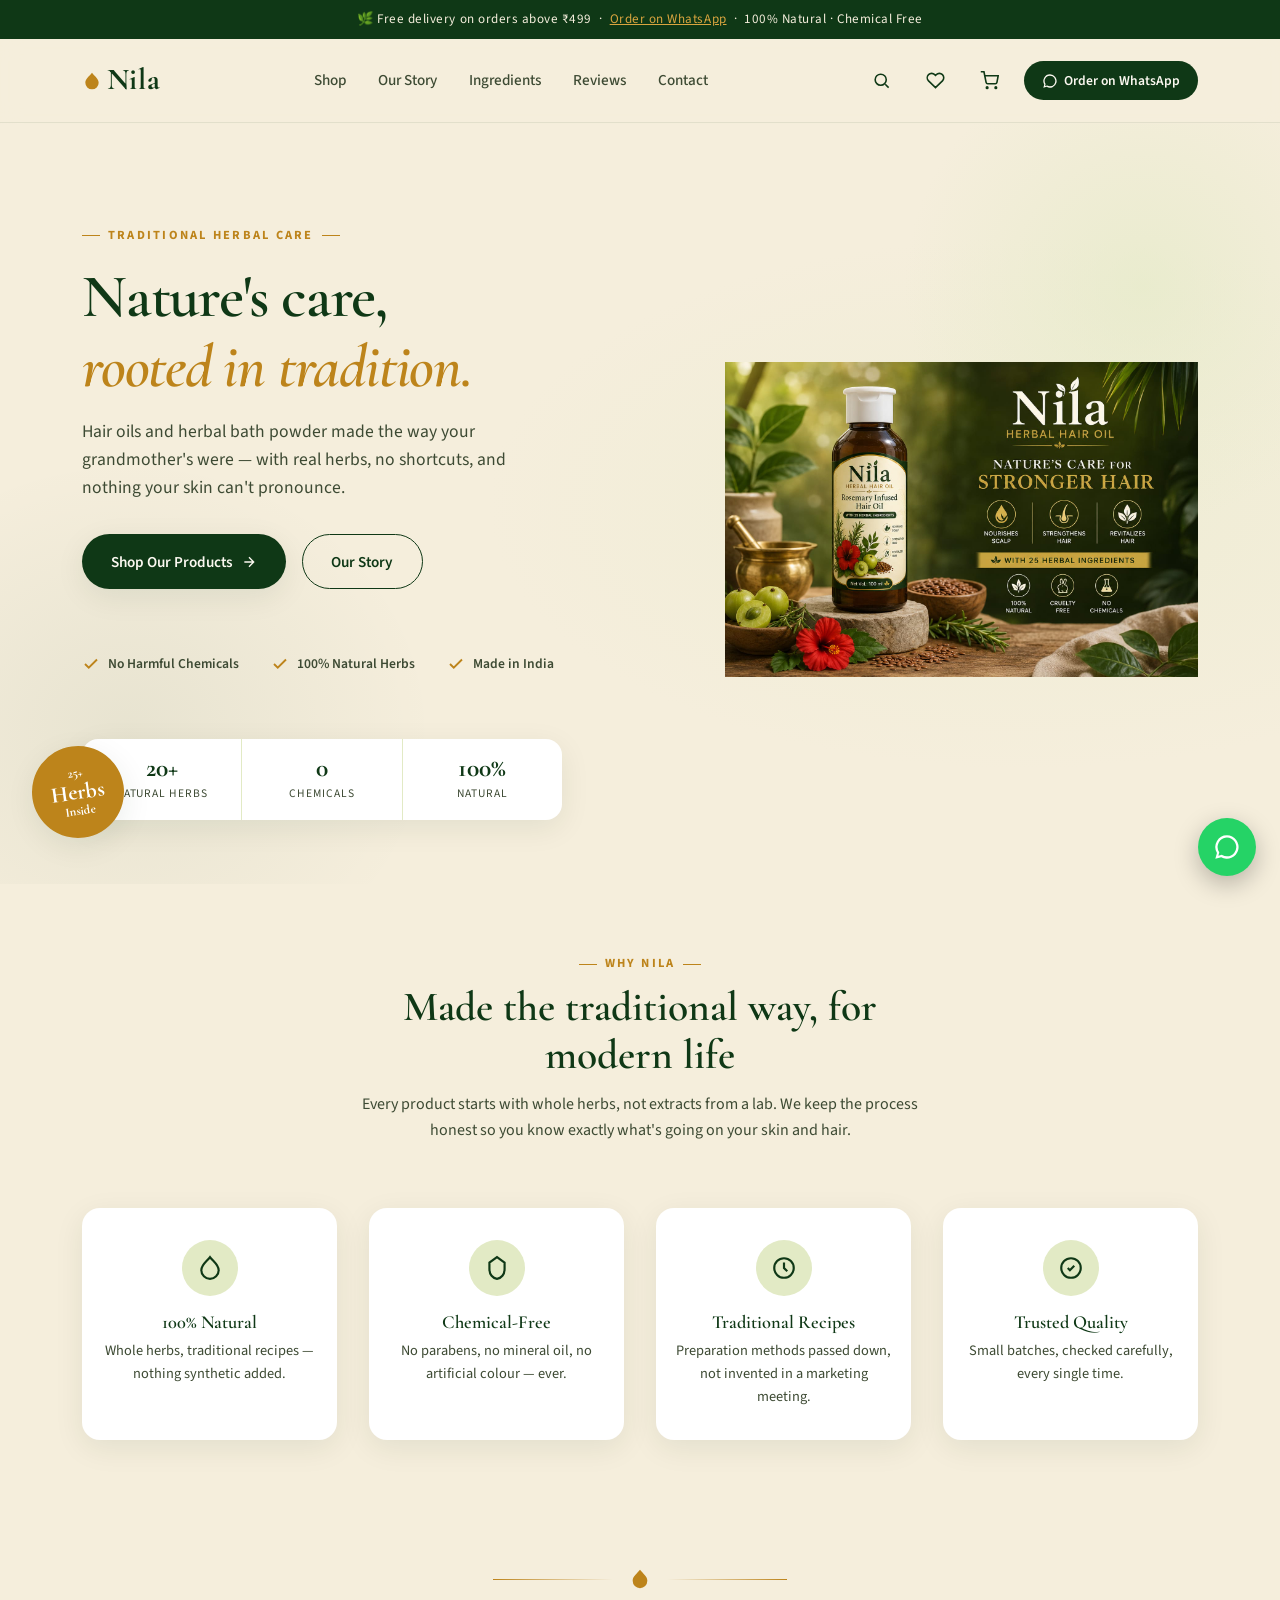
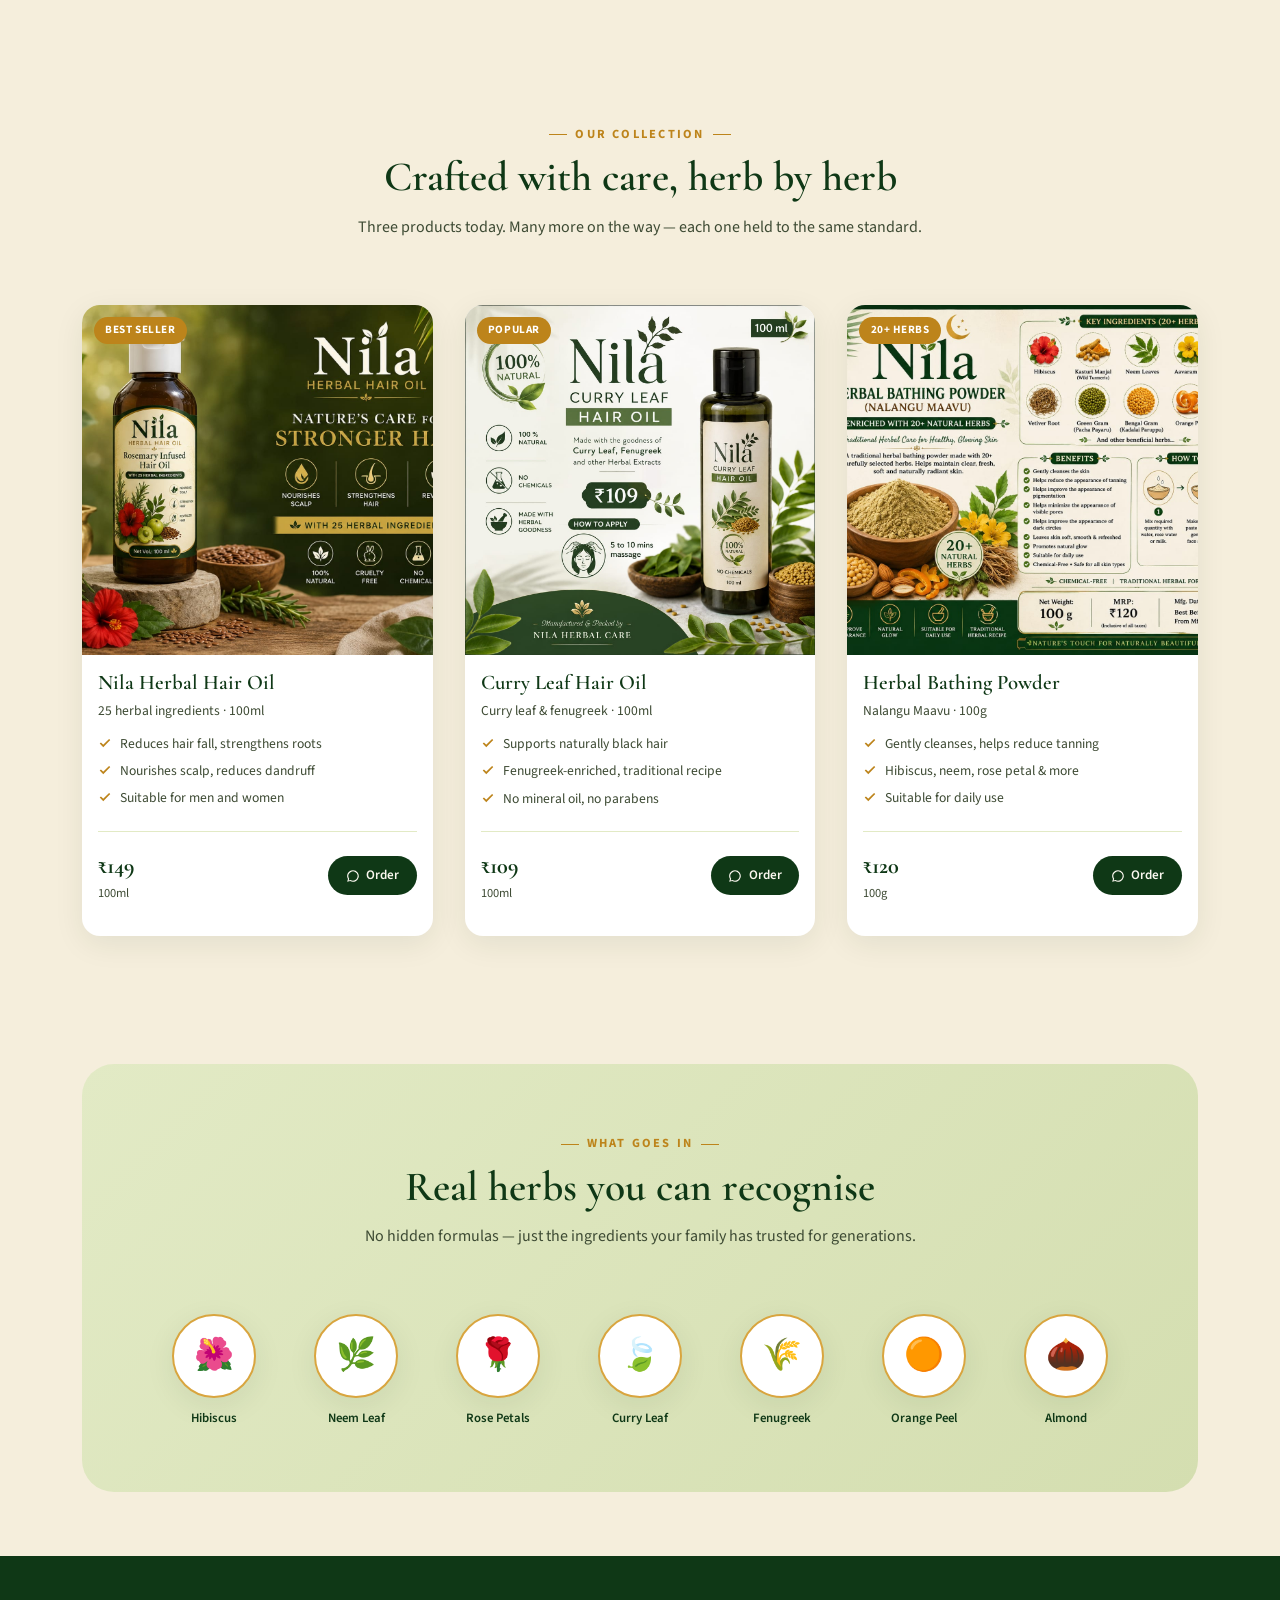
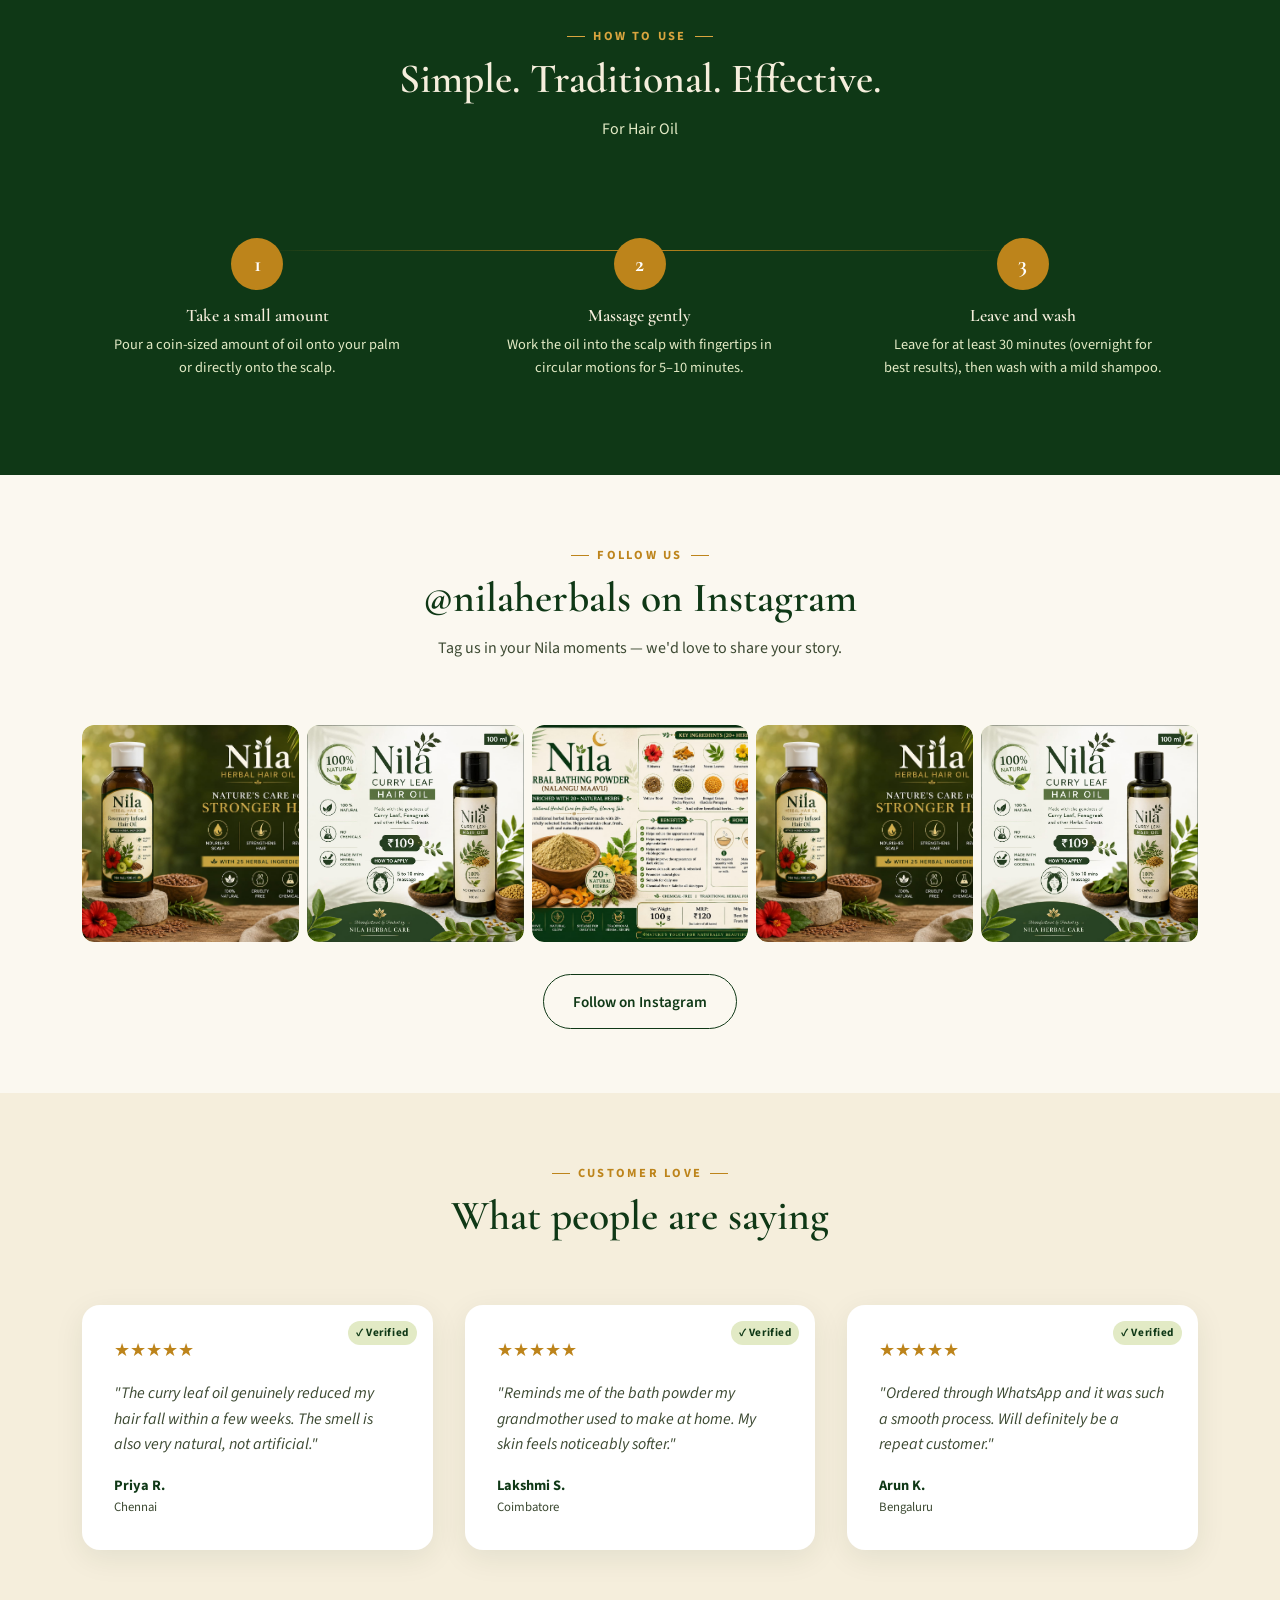
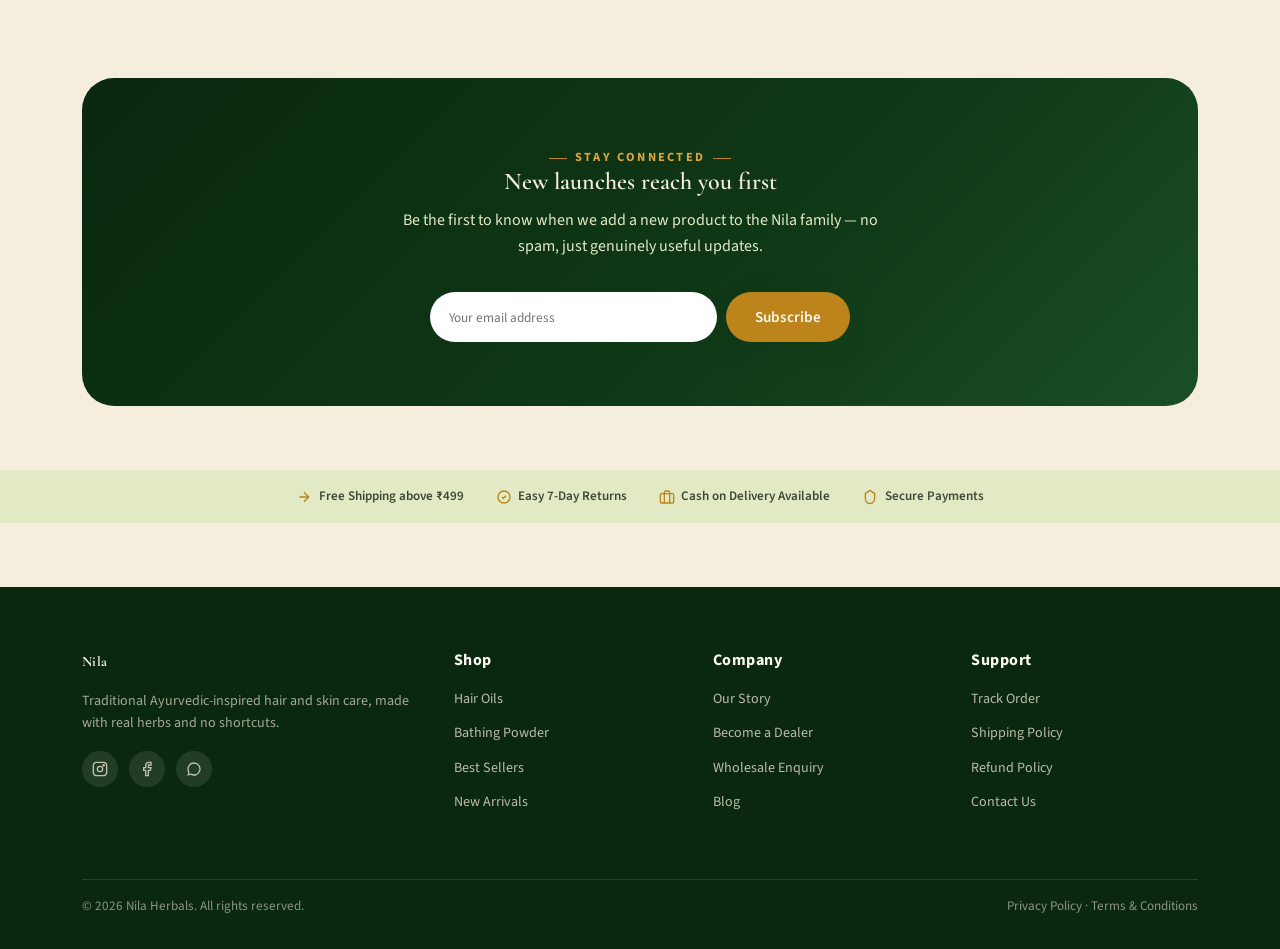
==== index.html @ f62f3ab6 "Announcement bar at top, Hero stats strip, gold step numbers, Instagram grid strip, Verified badges," ====
<!DOCTYPE html>
<html lang="en">
<head>
<meta charset="UTF-8">
<meta name="viewport" content="width=device-width, initial-scale=1.0">
<title>Nila Herbals | Traditional Ayurvedic Hair & Skin Care</title>
<meta name="description" content="Nila Herbals brings traditional Ayurvedic-inspired hair oils and herbal bathing powder made with 20+ natural herbs. Chemical-free, made in India.">

<!-- Open Graph -->
<meta property="og:title" content="Nila Herbals | Traditional Herbal Care">
<meta property="og:description" content="Chemical-free hair oils and herbal bathing powder, made with traditional Ayurvedic herbs.">
<meta property="og:type" content="website">

<link rel="preconnect" href="https://fonts.googleapis.com">
<link rel="preconnect" href="https://fonts.gstatic.com" crossorigin>
<link href="https://fonts.googleapis.com/css2?family=Cormorant+Garamond:ital,wght@0,500;0,600;0,700;1,500&family=Source+Sans+3:wght@400;500;600;700&display=swap" rel="stylesheet">

<link rel="icon" type="image/svg+xml" href="favicon.svg">
<link rel="stylesheet" href="assets/css/style.css">
</head>
<body>

<!-- Announcement bar -->
<div class="announce-bar">
  🌿 Free delivery on orders above ₹499 &nbsp;·&nbsp; <a href="https://wa.me/91XXXXXXXXXX">Order on WhatsApp</a> &nbsp;·&nbsp; 100% Natural · Chemical Free
</div>

<!-- ============ HEADER ============ -->
<header class="site-header">
  <div class="nav-wrap">
    <a href="#" class="logo">
      <svg class="leaf-mark" viewBox="0 0 24 24" fill="none" xmlns="http://www.w3.org/2000/svg"><path d="M12 2C9 6 4 9 4 14a8 8 0 0 0 16 0c0-5-5-8-8-12z" fill="currentColor"/></svg>
      Nila
    </a>
    <nav class="nav-links">
      <a href="#products">Shop</a>
      <a href="#why">Our Story</a>
      <a href="#ingredients">Ingredients</a>
      <a href="#reviews">Reviews</a>
      <a href="#footer">Contact</a>
    </nav>
    <div class="nav-actions">
      <a href="#" class="icon-btn" aria-label="Search">
        <svg viewBox="0 0 24 24" fill="none" stroke="currentColor" stroke-width="2"><circle cx="11" cy="11" r="7"/><path d="M21 21l-4.3-4.3"/></svg>
      </a>
      <a href="#" class="icon-btn" aria-label="Wishlist">
        <svg viewBox="0 0 24 24" fill="none" stroke="currentColor" stroke-width="2"><path d="M20.8 4.6a5.5 5.5 0 0 0-7.8 0L12 5.6l-1-1a5.5 5.5 0 0 0-7.8 7.8l1 1L12 21l7.8-7.6 1-1a5.5 5.5 0 0 0 0-7.8z"/></svg>
      </a>
      <a href="#" class="icon-btn" aria-label="Cart">
        <svg viewBox="0 0 24 24" fill="none" stroke="currentColor" stroke-width="2"><circle cx="9" cy="21" r="1"/><circle cx="20" cy="21" r="1"/><path d="M1 1h4l2.7 13.4a2 2 0 0 0 2 1.6h9.7a2 2 0 0 0 2-1.6L23 6H6"/></svg>
      </a>
      <a href="https://wa.me/91XXXXXXXXXX?text=Hi%20Nila%20Herbals%2C%20I%27d%20like%20to%20know%20more%20about%20your%20products" class="btn-whatsapp-nav" target="_blank" rel="noopener">
        <svg viewBox="0 0 24 24" fill="currentColor"><path d="M12 2a10 10 0 0 0-8.6 15.1L2 22l5-1.3A10 10 0 1 0 12 2zm0 18a8 8 0 0 1-4.1-1.1l-.3-.2-3 .8.8-2.9-.2-.3A8 8 0 1 1 12 20z"/></svg>
        Order on WhatsApp
      </a>
      <button class="mobile-toggle" aria-label="Menu">
        <svg viewBox="0 0 24 24" fill="none" stroke="currentColor" stroke-width="2"><path d="M3 12h18M3 6h18M3 18h18"/></svg>
      </button>
    </div>
  </div>
</header>

<!-- ============ HERO ============ -->
<section class="hero">
  <div class="container hero-grid">
    <div class="hero-copy">
      <span class="eyebrow">Traditional Herbal Care</span>
      <h1>Nature's care,<br><em>rooted in tradition.</em></h1>
      <p>Hair oils and herbal bath powder made the way your grandmother's were — with real herbs, no shortcuts, and nothing your skin can't pronounce.</p>
      <div class="hero-actions">
        <a href="#products" class="btn btn-primary">
          Shop Our Products
          <svg width="16" height="16" viewBox="0 0 24 24" fill="none" stroke="currentColor" stroke-width="2"><path d="M5 12h14M12 5l7 7-7 7"/></svg>
        </a>
        <a href="#why" class="btn btn-outline">Our Story</a>
      </div>
      <div class="hero-trust">
        <span class="trust-item">
          <svg viewBox="0 0 24 24" fill="none" stroke="currentColor" stroke-width="2.5"><path d="M20 6L9 17l-5-5"/></svg>
          No Harmful Chemicals
        </span>
        <span class="trust-item">
          <svg viewBox="0 0 24 24" fill="none" stroke="currentColor" stroke-width="2.5"><path d="M20 6L9 17l-5-5"/></svg>
          100% Natural Herbs
        </span>
        <span class="trust-item">
          <svg viewBox="0 0 24 24" fill="none" stroke="currentColor" stroke-width="2.5"><path d="M20 6L9 17l-5-5"/></svg>
          Made in India
        </span>
      </div>
      <div class="hero-stats">
        <div class="stat-item">
          <span class="stat-num">20+</span>
          <span class="stat-label">Natural Herbs</span>
        </div>
        <div class="stat-item">
          <span class="stat-num">0</span>
          <span class="stat-label">Chemicals</span>
        </div>
        <div class="stat-item">
          <span class="stat-num">100%</span>
          <span class="stat-label">Natural</span>
        </div>
      </div>
    </div>
      <img src="assets/images/Hair_Oil.jpeg" alt="Nila Herbal Hair Oil bottle with natural ingredients">
      <div class="hero-badge">25+<strong>Herbs</strong>Inside</div>
    </div>
  </div>
</section>

<!-- ============ WHY CHOOSE ============ -->
<section id="why">
  <div class="container">
    <div class="section-head">
      <span class="eyebrow">Why Nila</span>
      <h2>Made the traditional way, for modern life</h2>
      <p>Every product starts with whole herbs, not extracts from a lab. We keep the process honest so you know exactly what's going on your skin and hair.</p>
    </div>
    <div class="why-grid">
      <div class="why-card">
        <div class="why-icon">
          <svg viewBox="0 0 24 24" fill="none" stroke="currentColor" stroke-width="2"><path d="M12 2C9 6 4 9 4 14a8 8 0 0 0 16 0c0-5-5-8-8-12z"/></svg>
        </div>
        <h3>100% Natural</h3>
        <p>Whole herbs, traditional recipes — nothing synthetic added.</p>
      </div>
      <div class="why-card">
        <div class="why-icon">
          <svg viewBox="0 0 24 24" fill="none" stroke="currentColor" stroke-width="2"><path d="M19 7l-7-5-7 5v6c0 5 3 8.5 7 9 4-.5 7-4 7-9V7z"/></svg>
        </div>
        <h3>Chemical-Free</h3>
        <p>No parabens, no mineral oil, no artificial colour — ever.</p>
      </div>
      <div class="why-card">
        <div class="why-icon">
          <svg viewBox="0 0 24 24" fill="none" stroke="currentColor" stroke-width="2"><circle cx="12" cy="12" r="9"/><path d="M12 7v5l3 3"/></svg>
        </div>
        <h3>Traditional Recipes</h3>
        <p>Preparation methods passed down, not invented in a marketing meeting.</p>
      </div>
      <div class="why-card">
        <div class="why-icon">
          <svg viewBox="0 0 24 24" fill="none" stroke="currentColor" stroke-width="2"><path d="M9 12l2 2 4-4M21 12a9 9 0 1 1-18 0 9 9 0 0 1 18 0z"/></svg>
        </div>
        <h3>Trusted Quality</h3>
        <p>Small batches, checked carefully, every single time.</p>
      </div>
    </div>
  </div>
</section>

<div class="container">
  <div class="leaf-divider">
    <span class="line left"></span>
    <svg viewBox="0 0 24 24" fill="currentColor"><path d="M12 2C9 6 4 9 4 14a8 8 0 0 0 16 0c0-5-5-8-8-12z"/></svg>
    <span class="line"></span>
  </div>
</div>

<!-- ============ PRODUCTS ============ -->
<section id="products">
  <div class="container">
    <div class="section-head">
      <span class="eyebrow">Our Collection</span>
      <h2>Crafted with care, herb by herb</h2>
      <p>Three products today. Many more on the way — each one held to the same standard.</p>
    </div>
    <div class="product-grid">

      <div class="product-card">
        <div class="product-img-wrap">
          <span class="product-tag">Best Seller</span>
          <img src="assets/images/Hair_Oil.jpeg" alt="Nila Herbal Hair Oil, 100ml bottle">
        </div>
        <div class="product-body">
          <h3>Nila Herbal Hair Oil</h3>
          <p class="product-sub">25 herbal ingredients · 100ml</p>
          <ul class="product-benefits">
            <li><svg viewBox="0 0 24 24" fill="none" stroke="currentColor" stroke-width="3"><path d="M20 6L9 17l-5-5"/></svg>Reduces hair fall, strengthens roots</li>
            <li><svg viewBox="0 0 24 24" fill="none" stroke="currentColor" stroke-width="3"><path d="M20 6L9 17l-5-5"/></svg>Nourishes scalp, reduces dandruff</li>
            <li><svg viewBox="0 0 24 24" fill="none" stroke="currentColor" stroke-width="3"><path d="M20 6L9 17l-5-5"/></svg>Suitable for men and women</li>
          </ul>
          <div class="product-footer">
            <span class="product-price">₹149<span class="size">100ml</span></span>
            <a href="https://wa.me/91XXXXXXXXXX?text=Hi%2C%20I%27d%20like%20to%20order%20Nila%20Herbal%20Hair%20Oil%20(100ml)" class="btn-small" target="_blank" rel="noopener">
              <svg viewBox="0 0 24 24" fill="currentColor"><path d="M12 2a10 10 0 0 0-8.6 15.1L2 22l5-1.3A10 10 0 1 0 12 2zm0 18a8 8 0 0 1-4.1-1.1l-.3-.2-3 .8.8-2.9-.2-.3A8 8 0 1 1 12 20z"/></svg>
              Order
            </a>
          </div>
        </div>
      </div>

      <div class="product-card">
        <div class="product-img-wrap">
          <span class="product-tag">Popular</span>
          <img src="assets/images/CurryLeaf_HairOil.jpeg" alt="Nila Curry Leaf Hair Oil, 100ml bottle">
        </div>
        <div class="product-body">
          <h3>Curry Leaf Hair Oil</h3>
          <p class="product-sub">Curry leaf & fenugreek · 100ml</p>
          <ul class="product-benefits">
            <li><svg viewBox="0 0 24 24" fill="none" stroke="currentColor" stroke-width="3"><path d="M20 6L9 17l-5-5"/></svg>Supports naturally black hair</li>
            <li><svg viewBox="0 0 24 24" fill="none" stroke="currentColor" stroke-width="3"><path d="M20 6L9 17l-5-5"/></svg>Fenugreek-enriched, traditional recipe</li>
            <li><svg viewBox="0 0 24 24" fill="none" stroke="currentColor" stroke-width="3"><path d="M20 6L9 17l-5-5"/></svg>No mineral oil, no parabens</li>
          </ul>
          <div class="product-footer">
            <span class="product-price">₹109<span class="size">100ml</span></span>
            <a href="https://wa.me/91XXXXXXXXXX?text=Hi%2C%20I%27d%20like%20to%20order%20Nila%20Curry%20Leaf%20Hair%20Oil%20(100ml)" class="btn-small" target="_blank" rel="noopener">
              <svg viewBox="0 0 24 24" fill="currentColor"><path d="M12 2a10 10 0 0 0-8.6 15.1L2 22l5-1.3A10 10 0 1 0 12 2zm0 18a8 8 0 0 1-4.1-1.1l-.3-.2-3 .8.8-2.9-.2-.3A8 8 0 1 1 12 20z"/></svg>
              Order
            </a>
          </div>
        </div>
      </div>

      <div class="product-card">
        <div class="product-img-wrap">
          <span class="product-tag">20+ Herbs</span>
          <img src="assets/images/Bathing_Care.jpeg" alt="Nila Herbal Bathing Powder, Nalangu Maavu, 100g pack">
        </div>
        <div class="product-body">
          <h3>Herbal Bathing Powder</h3>
          <p class="product-sub">Nalangu Maavu · 100g</p>
          <ul class="product-benefits">
            <li><svg viewBox="0 0 24 24" fill="none" stroke="currentColor" stroke-width="3"><path d="M20 6L9 17l-5-5"/></svg>Gently cleanses, helps reduce tanning</li>
            <li><svg viewBox="0 0 24 24" fill="none" stroke="currentColor" stroke-width="3"><path d="M20 6L9 17l-5-5"/></svg>Hibiscus, neem, rose petal & more</li>
            <li><svg viewBox="0 0 24 24" fill="none" stroke="currentColor" stroke-width="3"><path d="M20 6L9 17l-5-5"/></svg>Suitable for daily use</li>
          </ul>
          <div class="product-footer">
            <span class="product-price">₹120<span class="size">100g</span></span>
            <a href="https://wa.me/91XXXXXXXXXX?text=Hi%2C%20I%27d%20like%20to%20order%20Nila%20Herbal%20Bathing%20Powder%20(100g)" class="btn-small" target="_blank" rel="noopener">
              <svg viewBox="0 0 24 24" fill="currentColor"><path d="M12 2a10 10 0 0 0-8.6 15.1L2 22l5-1.3A10 10 0 1 0 12 2zm0 18a8 8 0 0 1-4.1-1.1l-.3-.2-3 .8.8-2.9-.2-.3A8 8 0 1 1 12 20z"/></svg>
              Order
            </a>
          </div>
        </div>
      </div>

    </div>
  </div>
</section>

<!-- ============ INGREDIENTS ============ -->
<div class="container" id="ingredients">
  <div class="ingredients-section">
    <div class="section-head">
      <span class="eyebrow">What Goes In</span>
      <h2>Real herbs you can recognise</h2>
      <p>No hidden formulas — just the ingredients your family has trusted for generations.</p>
    </div>
    <div class="ingredient-badges">
      <div class="ingredient-badge"><div class="ingredient-circle">🌺</div><span>Hibiscus</span></div>
      <div class="ingredient-badge"><div class="ingredient-circle">🌿</div><span>Neem Leaf</span></div>
      <div class="ingredient-badge"><div class="ingredient-circle">🌹</div><span>Rose Petals</span></div>
      <div class="ingredient-badge"><div class="ingredient-circle">🍃</div><span>Curry Leaf</span></div>
      <div class="ingredient-badge"><div class="ingredient-circle">🌾</div><span>Fenugreek</span></div>
      <div class="ingredient-badge"><div class="ingredient-circle">🟠</div><span>Orange Peel</span></div>
      <div class="ingredient-badge"><div class="ingredient-circle">🌰</div><span>Almond</span></div>
    </div>
  </div>
</div>

<!-- ============ HOW TO USE ============ -->
<section class="how-to-section">
  <div class="container">
    <div class="section-head">
      <span class="eyebrow">How To Use</span>
      <h2>Simple. Traditional. Effective.</h2>
      <p style="color:var(--sage)">For Hair Oil</p>
    </div>
    <div class="steps-grid">
      <div class="step-card">
        <div class="step-num">1</div>
        <h3>Take a small amount</h3>
        <p>Pour a coin-sized amount of oil onto your palm or directly onto the scalp.</p>
      </div>
      <div class="step-card">
        <div class="step-num">2</div>
        <h3>Massage gently</h3>
        <p>Work the oil into the scalp with fingertips in circular motions for 5–10 minutes.</p>
      </div>
      <div class="step-card">
        <div class="step-num">3</div>
        <h3>Leave and wash</h3>
        <p>Leave for at least 30 minutes (overnight for best results), then wash with a mild shampoo.</p>
      </div>
    </div>
  </div>
</section>

<!-- ============ INSTAGRAM STRIP ============ -->
<section class="instagram-strip">
  <div class="container">
    <div class="section-head">
      <span class="eyebrow">Follow Us</span>
      <h2>@nilaherbals on Instagram</h2>
      <p>Tag us in your Nila moments — we'd love to share your story.</p>
    </div>
    <div class="insta-grid">
      <div class="insta-thumb"><img src="assets/images/Hair_Oil.jpeg" alt="Nila Herbal Hair Oil"></div>
      <div class="insta-thumb"><img src="assets/images/CurryLeaf_HairOil.jpeg" alt="Nila Curry Leaf Oil"></div>
      <div class="insta-thumb"><img src="assets/images/Bathing_Care.jpeg" alt="Nila Bathing Powder"></div>
      <div class="insta-thumb"><img src="assets/images/Hair_Oil.jpeg" alt="Nila Hair Care"></div>
      <div class="insta-thumb"><img src="assets/images/CurryLeaf_HairOil.jpeg" alt="Nila Natural Herbs"></div>
    </div>
    <div style="text-align:center; margin-top: var(--space-md);">
      <a href="https://instagram.com/YOUR_INSTAGRAM_HANDLE" class="btn btn-outline" target="_blank" rel="noopener">Follow on Instagram</a>
    </div>
  </div>
</section>

<!-- ============ TESTIMONIALS ============ -->
<section id="reviews">
  <div class="container">
    <div class="section-head">
      <span class="eyebrow">Customer Love</span>
      <h2>What people are saying</h2>
    </div>
    <div class="testimonial-grid">
      <div class="testimonial-card">
        <span class="verified-badge">✓ Verified</span>
        <div class="stars">★★★★★</div>
        <p>"The curry leaf oil genuinely reduced my hair fall within a few weeks. The smell is also very natural, not artificial."</p>
        <div class="testimonial-author">Priya R.</div>
        <div class="testimonial-loc">Chennai</div>
      </div>
      <div class="testimonial-card">
        <span class="verified-badge">✓ Verified</span>
        <div class="stars">★★★★★</div>
        <p>"Reminds me of the bath powder my grandmother used to make at home. My skin feels noticeably softer."</p>
        <div class="testimonial-author">Lakshmi S.</div>
        <div class="testimonial-loc">Coimbatore</div>
      </div>
      <div class="testimonial-card">
        <span class="verified-badge">✓ Verified</span>
        <div class="stars">★★★★★</div>
        <p>"Ordered through WhatsApp and it was such a smooth process. Will definitely be a repeat customer."</p>
        <div class="testimonial-author">Arun K.</div>
        <div class="testimonial-loc">Bengaluru</div>
      </div>
    </div>
  </div>
</section>

<!-- ============ CTA BAND ============ -->
<div class="container">
  <div class="cta-band">
    <span class="eyebrow" style="color: var(--gold-light);">Stay Connected</span>
    <h2>New launches reach you first</h2>
    <p>Be the first to know when we add a new product to the Nila family — no spam, just genuinely useful updates.</p>
    <!-- netlify attribute makes Netlify capture this form automatically — free, no backend needed -->
    <form id="newsletter-form" name="newsletter" method="POST" data-netlify="true" netlify-honeypot="bot-field"
      style="display:flex; gap: 0.6rem; justify-content:center; flex-wrap:wrap; max-width: 420px; margin: 0 auto;">
      <input type="hidden" name="form-name" value="newsletter">
      <input type="text" name="bot-field" style="display:none" aria-hidden="true"> <!-- spam trap -->
      <input type="email" name="email" required placeholder="Your email address"
        style="flex:1; min-width:220px; padding: 0.9rem 1.2rem; border-radius:100px; border:none; font-family: var(--font-body);">
      <button type="submit" class="btn btn-primary">Subscribe</button>
    </form>
  </div>
</div>

<!-- Policy trust bar -->
<div class="policy-bar">
  <div class="policy-links">
    <a href="#">
      <svg viewBox="0 0 24 24" fill="none" stroke="currentColor" stroke-width="2"><path d="M5 12h14M12 5l7 7-7 7"/></svg>
      Free Shipping above ₹499
    </a>
    <a href="#">
      <svg viewBox="0 0 24 24" fill="none" stroke="currentColor" stroke-width="2"><path d="M9 12l2 2 4-4M21 12a9 9 0 1 1-18 0 9 9 0 0 1 18 0z"/></svg>
      Easy 7-Day Returns
    </a>
    <a href="#">
      <svg viewBox="0 0 24 24" fill="none" stroke="currentColor" stroke-width="2"><rect x="2" y="7" width="20" height="14" rx="2"/><path d="M16 21V5a2 2 0 0 0-2-2h-4a2 2 0 0 0-2 2v16"/></svg>
      Cash on Delivery Available
    </a>
    <a href="#">
      <svg viewBox="0 0 24 24" fill="none" stroke="currentColor" stroke-width="2"><path d="M19 7l-7-5-7 5v6c0 5 3 8.5 7 9 4-.5 7-4 7-9V7z"/></svg>
      Secure Payments
    </a>
  </div>
</div>

<!-- ============ FOOTER ============ -->
<footer class="site-footer" id="footer">
  <div class="container">
    <div class="footer-grid">
      <div class="footer-col">
        <a href="#" class="logo">Nila</a>
        <p>Traditional Ayurvedic-inspired hair and skin care, made with real herbs and no shortcuts.</p>
        <div class="footer-social">
          <!-- REPLACE: change YOUR_INSTAGRAM_HANDLE to your actual Instagram username -->
          <a href="https://instagram.com/YOUR_INSTAGRAM_HANDLE" target="_blank" rel="noopener" aria-label="Instagram"><svg viewBox="0 0 24 24" fill="none" stroke="currentColor" stroke-width="2"><rect x="2" y="2" width="20" height="20" rx="5"/><circle cx="12" cy="12" r="4"/><circle cx="17.5" cy="6.5" r="1"/></svg></a>
          <!-- REPLACE: change YOUR_FACEBOOK_PAGE to your Facebook page name -->
          <a href="https://facebook.com/YOUR_FACEBOOK_PAGE" target="_blank" rel="noopener" aria-label="Facebook"><svg viewBox="0 0 24 24" fill="none" stroke="currentColor" stroke-width="2"><path d="M18 2h-3a5 5 0 0 0-5 5v3H7v4h3v8h4v-8h3l1-4h-4V7a1 1 0 0 1 1-1h3z"/></svg></a>
          <!-- REPLACE: change 91XXXXXXXXXX to your WhatsApp number with country code, no + or spaces -->
          <a href="https://wa.me/91XXXXXXXXXX" target="_blank" rel="noopener" aria-label="WhatsApp"><svg viewBox="0 0 24 24" fill="currentColor"><path d="M12 2a10 10 0 0 0-8.6 15.1L2 22l5-1.3A10 10 0 1 0 12 2zm0 18a8 8 0 0 1-4.1-1.1l-.3-.2-3 .8.8-2.9-.2-.3A8 8 0 1 1 12 20z"/></svg></a>
        </div>
      </div>
      <div class="footer-col">
        <h4>Shop</h4>
        <ul>
          <li><a href="#products">Hair Oils</a></li>
          <li><a href="#products">Bathing Powder</a></li>
          <li><a href="#products">Best Sellers</a></li>
          <li><a href="#products">New Arrivals</a></li>
        </ul>
      </div>
      <div class="footer-col">
        <h4>Company</h4>
        <ul>
          <li><a href="#why">Our Story</a></li>
          <li><a href="#">Become a Dealer</a></li>
          <li><a href="#">Wholesale Enquiry</a></li>
          <li><a href="#">Blog</a></li>
        </ul>
      </div>
      <div class="footer-col">
        <h4>Support</h4>
        <ul>
          <li><a href="#">Track Order</a></li>
          <li><a href="#">Shipping Policy</a></li>
          <li><a href="#">Refund Policy</a></li>
          <li><a href="#">Contact Us</a></li>
        </ul>
      </div>
    </div>
    <div class="footer-bottom">
      <span>© 2026 Nila Herbals. All rights reserved.</span>
      <span><a href="#">Privacy Policy</a> · <a href="#">Terms & Conditions</a></span>
    </div>
  </div>
</footer>

<!-- WhatsApp floating button — REPLACE 91XXXXXXXXXX with your number -->
<a href="https://wa.me/91XXXXXXXXXX?text=Hi%20Nila%20Herbals%2C%20I%27d%20like%20to%20know%20more%20about%20your%20products" class="whatsapp-float" target="_blank" rel="noopener" aria-label="Chat on WhatsApp">
  <svg viewBox="0 0 24 24" fill="currentColor"><path d="M12 2a10 10 0 0 0-8.6 15.1L2 22l5-1.3A10 10 0 1 0 12 2zm0 18a8 8 0 0 1-4.1-1.1l-.3-.2-3 .8.8-2.9-.2-.3A8 8 0 1 1 12 20z"/></svg>
</a>

<script src="assets/js/main.js"></script>
</body>
</html>
---- assets/css/style.css ----
/* ============================================
   NILA HERBALS — DESIGN SYSTEM
   Colors extracted directly from brand packaging
   ============================================ */

:root {
  /* Brand palette — sampled from actual product artwork */
  --forest: #0F3816;
  --forest-deep: #0A2810;
  --gold: #BD841B;
  --gold-light: #D9A53F;
  --cream: #F5EEDC;
  --cream-soft: #FBF8F0;
  --sage: #E2EAC5;
  --ink: #1A2410;
  --ink-soft: #3D4A33;
  --white: #FFFFFF;

  /* Type */
  --font-display: 'Cormorant Garamond', Georgia, serif;
  --font-body: 'Source Sans 3', -apple-system, sans-serif;

  /* Spacing scale */
  --space-xs: 0.5rem;
  --space-sm: 1rem;
  --space-md: 2rem;
  --space-lg: 4rem;
  --space-xl: 6rem;

  --radius: 18px;
  --shadow-soft: 0 8px 30px rgba(15, 56, 22, 0.08);
  --shadow-lift: 0 16px 40px rgba(15, 56, 22, 0.14);
}

* { margin: 0; padding: 0; box-sizing: border-box; }

html { scroll-behavior: smooth; }

@media (prefers-reduced-motion: reduce) {
  html { scroll-behavior: auto; }
  *, *::before, *::after { animation-duration: 0.01ms !important; transition-duration: 0.01ms !important; }
}

body {
  font-family: var(--font-body);
  color: var(--ink);
  background: var(--cream);
  line-height: 1.6;
  font-size: 16px;
  -webkit-font-smoothing: antialiased;
}

img { max-width: 100%; display: block; }

a { color: inherit; text-decoration: none; }

button { font-family: inherit; cursor: pointer; border: none; background: none; }

:focus-visible {
  outline: 2px solid var(--gold);
  outline-offset: 3px;
}

.container {
  max-width: 1180px;
  margin: 0 auto;
  padding: 0 var(--space-md);
}

h1, h2, h3, h4 {
  font-family: var(--font-display);
  font-weight: 600;
  color: var(--forest);
  line-height: 1.15;
}

.eyebrow {
  display: inline-flex;
  align-items: center;
  gap: 0.5rem;
  font-family: var(--font-body);
  font-size: 0.78rem;
  font-weight: 700;
  letter-spacing: 0.18em;
  text-transform: uppercase;
  color: var(--gold);
}

.eyebrow::before, .eyebrow::after {
  content: '';
  width: 18px;
  height: 1px;
  background: var(--gold);
}

/* ============ LEAF DIVIDER — signature element ============ */
.leaf-divider {
  display: flex;
  align-items: center;
  justify-content: center;
  gap: var(--space-sm);
  margin: var(--space-lg) 0;
  color: var(--gold);
}
.leaf-divider .line {
  flex: 1;
  max-width: 120px;
  height: 1px;
  background: linear-gradient(to var(--dir, right), transparent, currentColor);
}
.leaf-divider .line.left { --dir: left; }
.leaf-divider svg { width: 22px; height: 22px; flex-shrink: 0; }

/* ============ HEADER ============ */
.site-header {
  position: sticky;
  top: 0;
  z-index: 100;
  background: rgba(245, 238, 220, 0.92);
  backdrop-filter: blur(10px);
  border-bottom: 1px solid rgba(15, 56, 22, 0.08);
}

.nav-wrap {
  display: flex;
  align-items: center;
  justify-content: space-between;
  padding: 1.1rem var(--space-md);
  max-width: 1180px;
  margin: 0 auto;
}

.logo {
  font-family: var(--font-display);
  font-size: 1.9rem;
  font-weight: 700;
  color: var(--forest);
  letter-spacing: 0.02em;
  display: flex;
  align-items: center;
  gap: 0.3rem;
}
.logo .leaf-mark { color: var(--gold); width: 20px; height: 20px; }

.nav-links {
  display: flex;
  gap: var(--space-md);
  font-size: 0.95rem;
  font-weight: 500;
}
.nav-links a { position: relative; padding: 0.3rem 0; color: var(--ink-soft); transition: color 0.2s; }
.nav-links a:hover { color: var(--forest); }
.nav-links a::after {
  content: '';
  position: absolute;
  left: 0; bottom: -2px;
  width: 0; height: 2px;
  background: var(--gold);
  transition: width 0.25s ease;
}
.nav-links a:hover::after { width: 100%; }

.nav-actions { display: flex; align-items: center; gap: var(--space-sm); }

.icon-btn {
  width: 38px; height: 38px;
  display: flex; align-items: center; justify-content: center;
  border-radius: 50%;
  color: var(--forest);
  transition: background 0.2s;
}
.icon-btn:hover { background: var(--sage); }
.icon-btn svg { width: 19px; height: 19px; }

.btn-whatsapp-nav {
  display: flex; align-items: center; gap: 0.4rem;
  background: var(--forest);
  color: var(--cream-soft);
  padding: 0.55rem 1.1rem;
  border-radius: 100px;
  font-size: 0.85rem;
  font-weight: 600;
  transition: background 0.2s, transform 0.2s;
}
.btn-whatsapp-nav:hover { background: var(--forest-deep); transform: translateY(-1px); }
.btn-whatsapp-nav svg { width: 16px; height: 16px; }

.mobile-toggle { display: none; }

/* Mobile nav open state — controlled by JS adding .nav-open class */
@media (max-width: 760px) {
  .nav-links {
    display: none;
    position: fixed;
    top: 64px;
    left: 0; right: 0;
    background: var(--cream-soft);
    border-bottom: 2px solid var(--sage);
    padding: 1.5rem 2rem 2rem;
    flex-direction: column;
    gap: 1.4rem;
    z-index: 99;
    box-shadow: 0 8px 24px rgba(15,56,22,0.1);
  }
  .nav-links.nav-open {
    display: flex;
  }
  .nav-links a {
    font-size: 1.1rem;
    padding: 0.4rem 0;
    border-bottom: 1px solid var(--sage);
  }
}

/* ============ HERO ============ */
.hero {
  position: relative;
  padding: var(--space-xl) 0 var(--space-lg);
  overflow: hidden;
}

.hero::before {
  content: '';
  position: absolute;
  top: -10%; right: -8%;
  width: 480px; height: 480px;
  background: radial-gradient(circle, var(--sage) 0%, transparent 70%);
  opacity: 0.6;
  z-index: 0;
}

.hero-grid {
  position: relative;
  z-index: 1;
  display: grid;
  grid-template-columns: 1.1fr 0.9fr;
  gap: var(--space-lg);
  align-items: center;
}

.hero-copy h1 {
  font-size: clamp(2.6rem, 5vw, 3.8rem);
  margin: var(--space-sm) 0 var(--space-sm);
}
.hero-copy h1 em {
  font-style: italic;
  color: var(--gold);
}

.hero-copy p {
  font-size: 1.1rem;
  color: var(--ink-soft);
  max-width: 480px;
  margin-bottom: var(--space-md);
}

.hero-actions { display: flex; gap: var(--space-sm); flex-wrap: wrap; }

.btn {
  display: inline-flex;
  align-items: center;
  gap: 0.5rem;
  padding: 0.9rem 1.8rem;
  border-radius: 100px;
  font-weight: 600;
  font-size: 0.95rem;
  transition: transform 0.2s ease, box-shadow 0.2s ease;
}
.btn-primary {
  background: var(--forest);
  color: var(--cream-soft);
  box-shadow: var(--shadow-soft);
}
.btn-primary:hover { transform: translateY(-2px); box-shadow: var(--shadow-lift); }
.btn-outline {
  border: 1.5px solid var(--forest);
  color: var(--forest);
}
.btn-outline:hover { background: var(--forest); color: var(--cream-soft); }

.hero-trust {
  display: flex;
  gap: var(--space-md);
  margin-top: var(--space-lg);
  flex-wrap: wrap;
}
.trust-item { display: flex; align-items: center; gap: 0.5rem; font-size: 0.85rem; color: var(--ink-soft); font-weight: 600;}
.trust-item svg { width: 18px; height: 18px; color: var(--gold); flex-shrink: 0; }

.hero-visual {
  position: relative;
  display: flex;
  justify-content: center;
}
.hero-visual img {
  border-radius: var(--radius);
  box-shadow: var(--shadow-lift);
  max-height: 520px;
  width: auto;
  object-fit: cover;
}
.hero-badge {
  position: absolute;
  bottom: -18px; left: -18px;
  background: var(--gold);
  color: var(--white);
  width: 92px; height: 92px;
  border-radius: 50%;
  display: flex;
  flex-direction: column;
  align-items: center;
  justify-content: center;
  text-align: center;
  font-family: var(--font-display);
  font-weight: 700;
  font-size: 0.8rem;
  line-height: 1.1;
  box-shadow: var(--shadow-soft);
  transform: rotate(-8deg);
}
.hero-badge strong { font-size: 1.4rem; }

/* ============ SECTION GENERAL ============ */
section { padding: var(--space-lg) 0; }
.section-head {
  text-align: center;
  max-width: 600px;
  margin: 0 auto var(--space-lg);
}
.section-head h2 { font-size: clamp(2rem, 4vw, 2.6rem); margin-top: 0.6rem; }
.section-head p { color: var(--ink-soft); margin-top: 0.8rem; }

/* ============ WHY CHOOSE ============ */
.why-grid {
  display: grid;
  grid-template-columns: repeat(4, 1fr);
  gap: var(--space-md);
}
.why-card {
  background: var(--white);
  border-radius: var(--radius);
  padding: var(--space-md) var(--space-sm);
  text-align: center;
  box-shadow: var(--shadow-soft);
  transition: transform 0.25s ease, box-shadow 0.25s ease;
}
.why-card:hover { transform: translateY(-6px); box-shadow: var(--shadow-lift); }
.why-icon {
  width: 56px; height: 56px;
  margin: 0 auto var(--space-sm);
  background: var(--sage);
  border-radius: 50%;
  display: flex; align-items: center; justify-content: center;
  color: var(--forest);
}
.why-icon svg { width: 26px; height: 26px; }
.why-card h3 { font-size: 1.15rem; margin-bottom: 0.4rem; }
.why-card p { font-size: 0.9rem; color: var(--ink-soft); }

/* ============ PRODUCTS ============ */
.product-grid {
  display: grid;
  grid-template-columns: repeat(3, 1fr);
  gap: var(--space-md);
}

.product-card {
  background: var(--white);
  border-radius: var(--radius);
  overflow: hidden;
  box-shadow: var(--shadow-soft);
  transition: transform 0.3s ease, box-shadow 0.3s ease;
  display: flex;
  flex-direction: column;
}
.product-card:hover { transform: translateY(-8px); box-shadow: var(--shadow-lift); }

.product-img-wrap {
  position: relative;
  aspect-ratio: 1 / 1;
  overflow: hidden;
  background: var(--sage);
}
.product-img-wrap img {
  width: 100%; height: 100%;
  object-fit: cover;
  transition: transform 0.4s ease;
}
.product-card:hover .product-img-wrap img { transform: scale(1.05); }

.product-tag {
  position: absolute;
  top: 12px; left: 12px;
  background: var(--gold);
  color: var(--white);
  font-size: 0.7rem;
  font-weight: 700;
  letter-spacing: 0.05em;
  text-transform: uppercase;
  padding: 0.3rem 0.7rem;
  border-radius: 100px;
}

.product-body { padding: var(--space-sm) var(--space-sm) var(--space-md); flex: 1; display: flex; flex-direction: column; }
.product-body h3 { font-size: 1.3rem; margin-bottom: 0.3rem; }
.product-body .product-sub { font-size: 0.85rem; color: var(--ink-soft); margin-bottom: 0.7rem; }
.product-body .product-benefits {
  list-style: none;
  font-size: 0.85rem;
  color: var(--ink-soft);
  margin-bottom: var(--space-sm);
  flex: 1;
}
.product-body .product-benefits li { display: flex; gap: 0.5rem; margin-bottom: 0.35rem; align-items: flex-start; }
.product-body .product-benefits li svg { width: 14px; height: 14px; color: var(--gold); margin-top: 3px; flex-shrink: 0; }

.product-footer {
  display: flex;
  align-items: center;
  justify-content: space-between;
  margin-top: auto;
  padding-top: var(--space-sm);
  border-top: 1px solid var(--sage);
}
.product-price { font-family: var(--font-display); font-size: 1.4rem; font-weight: 700; color: var(--forest); }
.product-price .size { font-family: var(--font-body); font-size: 0.78rem; color: var(--ink-soft); font-weight: 400; display: block; }

.btn-small {
  display: inline-flex; align-items: center; gap: 0.4rem;
  background: var(--forest);
  color: var(--cream-soft);
  padding: 0.55rem 1.1rem;
  border-radius: 100px;
  font-size: 0.82rem;
  font-weight: 600;
  transition: background 0.2s;
}
.btn-small:hover { background: var(--forest-deep); }
.btn-small svg { width: 14px; height: 14px; }

/* ============ INGREDIENT BADGES ============ */
.ingredients-section { background: var(--sage); border-radius: 32px; margin: var(--space-lg) auto; max-width: 1180px; padding: var(--space-lg) var(--space-md); }
.ingredient-badges {
  display: flex;
  justify-content: center;
  flex-wrap: wrap;
  gap: var(--space-md);
}
.ingredient-badge {
  display: flex;
  flex-direction: column;
  align-items: center;
  gap: 0.6rem;
  width: 110px;
  text-align: center;
}
.ingredient-circle {
  width: 84px; height: 84px;
  border-radius: 50%;
  background: var(--white);
  border: 2px solid var(--gold-light);
  display: flex; align-items: center; justify-content: center;
  font-size: 2rem;
  box-shadow: var(--shadow-soft);
}
.ingredient-badge span { font-size: 0.8rem; font-weight: 600; color: var(--forest); }

/* ============ TESTIMONIALS ============ */
.testimonial-grid {
  display: grid;
  grid-template-columns: repeat(3, 1fr);
  gap: var(--space-md);
}
.testimonial-card {
  background: var(--white);
  border-radius: var(--radius);
  padding: var(--space-md);
  box-shadow: var(--shadow-soft);
}
.stars { color: var(--gold); margin-bottom: var(--space-sm); font-size: 1.1rem; }
.testimonial-card p { font-style: italic; color: var(--ink-soft); margin-bottom: var(--space-sm); }
.testimonial-author { font-weight: 700; font-size: 0.9rem; color: var(--forest); }
.testimonial-loc { font-size: 0.8rem; color: var(--ink-soft); }

/* ============ NEWSLETTER / WHATSAPP CTA ============ */
.cta-band {
  background: var(--forest);
  border-radius: 32px;
  margin: var(--space-lg) auto;
  max-width: 1180px;
  padding: var(--space-lg) var(--space-md);
  text-align: center;
  position: relative;
  overflow: hidden;
}
.cta-band h2 { color: var(--cream); }
.cta-band p { color: var(--sage); max-width: 480px; margin: 0.8rem auto var(--space-md); }
.cta-band .btn-primary { background: var(--gold); }
.cta-band .btn-primary:hover { background: var(--gold-light); }

/* ============ FOOTER ============ */
.site-footer {
  background: var(--forest-deep);
  color: var(--cream-soft);
  padding: var(--space-lg) 0 var(--space-md);
  margin-top: var(--space-lg);
}
.footer-grid {
  display: grid;
  grid-template-columns: 1.5fr 1fr 1fr 1fr;
  gap: var(--space-md);
  margin-bottom: var(--space-lg);
}
.footer-col h4 { color: var(--cream-soft); font-size: 1rem; margin-bottom: var(--space-sm); font-family: var(--font-body); font-weight: 700; letter-spacing: 0.03em; }
.footer-col .logo { color: var(--cream); margin-bottom: var(--space-sm); }
.footer-col p { color: rgba(245,238,220,0.65); font-size: 0.88rem; }
.footer-col ul { list-style: none; display: flex; flex-direction: column; gap: 0.55rem; }
.footer-col a { color: rgba(245,238,220,0.75); font-size: 0.88rem; transition: color 0.2s; }
.footer-col a:hover { color: var(--gold-light); }
.footer-social { display: flex; gap: 0.7rem; margin-top: var(--space-sm); }
.footer-social a {
  width: 36px; height: 36px;
  border-radius: 50%;
  background: rgba(245,238,220,0.1);
  display: flex; align-items: center; justify-content: center;
}
.footer-social a:hover { background: var(--gold); }
.footer-social svg { width: 16px; height: 16px; }
.footer-bottom {
  border-top: 1px solid rgba(245,238,220,0.12);
  padding-top: var(--space-sm);
  display: flex;
  justify-content: space-between;
  flex-wrap: wrap;
  gap: var(--space-sm);
  font-size: 0.82rem;
  color: rgba(245,238,220,0.55);
}
.footer-bottom a { color: rgba(245,238,220,0.55); }
.footer-bottom a:hover { color: var(--gold-light); }

/* ============ WHATSAPP FLOAT BUTTON ============ */
.whatsapp-float {
  position: fixed;
  bottom: 24px; right: 24px;
  z-index: 200;
  width: 58px; height: 58px;
  background: #25D366;
  border-radius: 50%;
  display: flex; align-items: center; justify-content: center;
  box-shadow: 0 8px 24px rgba(0,0,0,0.25);
  transition: transform 0.2s ease;
}
.whatsapp-float:hover { transform: scale(1.08); }
.whatsapp-float svg { width: 28px; height: 28px; color: white; }

/* ============ RESPONSIVE ============ */
@media (max-width: 980px) {
  .why-grid { grid-template-columns: repeat(2, 1fr); }
  .product-grid { grid-template-columns: repeat(2, 1fr); }
  .testimonial-grid { grid-template-columns: 1fr; }
  .footer-grid { grid-template-columns: 1fr 1fr; }
}

@media (max-width: 760px) {
  .nav-links { display: none; }
  .mobile-toggle {
    display: flex; align-items: center; justify-content: center;
    width: 38px; height: 38px;
    color: var(--forest);
  }
  .mobile-toggle svg { width: 24px; height: 24px; }
  .hero-grid { grid-template-columns: 1fr; }
  .hero-visual { order: -1; }
  .hero-copy p { max-width: 100%; }
  .why-grid { grid-template-columns: 1fr 1fr; }
  .product-grid { grid-template-columns: 1fr; }
  .footer-grid { grid-template-columns: 1fr; gap: var(--space-lg); }
  .ingredient-badges { gap: var(--space-sm); }
  .ingredient-badge { width: 80px; }
  .ingredient-circle { width: 64px; height: 64px; font-size: 1.5rem; }
}
/* ============ PREMIUM UPGRADES ============ */

/* Announcement bar */
.announce-bar {
  background: var(--forest);
  color: var(--cream);
  text-align: center;
  padding: 0.55rem 1rem;
  font-size: 0.82rem;
  letter-spacing: 0.04em;
}
.announce-bar a { color: var(--gold-light); text-decoration: underline; }

/* Richer hero */
.hero {
  background:
    radial-gradient(ellipse 60% 50% at 80% 50%, rgba(226,234,197,0.35) 0%, transparent 70%),
    radial-gradient(ellipse 40% 60% at 10% 80%, rgba(15,56,22,0.06) 0%, transparent 60%),
    var(--cream);
}

.hero-copy h1 { letter-spacing: -0.02em; }

/* Floating stats strip */
.hero-stats {
  display: flex;
  gap: 0;
  margin-top: var(--space-lg);
  background: var(--white);
  border-radius: 16px;
  box-shadow: var(--shadow-soft);
  overflow: hidden;
  max-width: 480px;
}
.stat-item {
  flex: 1;
  text-align: center;
  padding: 1rem 0.5rem;
  border-right: 1px solid var(--sage);
  position: relative;
}
.stat-item:last-child { border-right: none; }
.stat-num {
  font-family: var(--font-display);
  font-size: 1.6rem;
  font-weight: 700;
  color: var(--forest);
  display: block;
  line-height: 1;
}
.stat-label {
  font-size: 0.72rem;
  color: var(--ink-soft);
  text-transform: uppercase;
  letter-spacing: 0.08em;
  margin-top: 0.3rem;
  display: block;
}

/* Product cards — elevated */
.product-card { position: relative; }
.product-card::before {
  content: '';
  position: absolute;
  inset: 0;
  border-radius: var(--radius);
  border: 1px solid transparent;
  transition: border-color 0.3s ease;
  z-index: 1;
  pointer-events: none;
}
.product-card:hover::before { border-color: var(--gold-light); }

/* Ingredients — richer layout */
.ingredients-section {
  background: linear-gradient(135deg, var(--sage) 0%, #d4deb0 100%);
}
.ingredient-circle {
  transition: transform 0.25s ease, box-shadow 0.25s ease;
}
.ingredient-badge:hover .ingredient-circle {
  transform: scale(1.1) translateY(-4px);
  box-shadow: var(--shadow-lift);
}

/* How to use — new section */
.how-to-section { background: var(--forest); padding: var(--space-lg) 0; }
.how-to-section .section-head h2 { color: var(--cream); }
.how-to-section .section-head p { color: var(--sage); }
.how-to-section .eyebrow { color: var(--gold-light); }
.how-to-section .eyebrow::before,
.how-to-section .eyebrow::after { background: var(--gold-light); }

.steps-grid {
  display: grid;
  grid-template-columns: repeat(3, 1fr);
  gap: var(--space-md);
  position: relative;
}
.steps-grid::before {
  content: '';
  position: absolute;
  top: 44px;
  left: 16%;
  right: 16%;
  height: 1px;
  background: linear-gradient(to right, transparent, var(--gold), transparent);
}
.step-card {
  text-align: center;
  padding: var(--space-md);
  position: relative;
}
.step-num {
  width: 52px; height: 52px;
  border-radius: 50%;
  background: var(--gold);
  color: var(--white);
  font-family: var(--font-display);
  font-size: 1.4rem;
  font-weight: 700;
  display: flex; align-items: center; justify-content: center;
  margin: 0 auto var(--space-sm);
  position: relative;
  z-index: 1;
}
.step-card h3 { color: var(--cream); font-size: 1.1rem; margin-bottom: 0.4rem; }
.step-card p { color: var(--sage); font-size: 0.9rem; }

/* Instagram strip placeholder */
.instagram-strip { padding: var(--space-lg) 0; background: var(--cream-soft); }
.insta-grid {
  display: grid;
  grid-template-columns: repeat(5, 1fr);
  gap: 0.5rem;
}
.insta-thumb {
  aspect-ratio: 1;
  background: var(--sage);
  border-radius: 12px;
  display: flex;
  align-items: center;
  justify-content: center;
  font-size: 2rem;
  color: var(--forest);
  overflow: hidden;
  cursor: pointer;
  transition: opacity 0.2s;
}
.insta-thumb:hover { opacity: 0.8; }
.insta-thumb img { width: 100%; height: 100%; object-fit: cover; border-radius: 12px; }

/* Sticky add to cart bar (future use, hidden now) */
.sticky-bar {
  position: fixed;
  bottom: 0; left: 0; right: 0;
  background: var(--white);
  border-top: 1px solid var(--sage);
  padding: 0.8rem var(--space-md);
  display: none;
  align-items: center;
  justify-content: space-between;
  z-index: 150;
  box-shadow: 0 -4px 16px rgba(15,56,22,0.08);
}

/* Testimonial upgrade — verified badge */
.testimonial-card { position: relative; }
.verified-badge {
  position: absolute;
  top: var(--space-sm); right: var(--space-sm);
  background: var(--sage);
  color: var(--forest);
  font-size: 0.7rem;
  font-weight: 700;
  padding: 0.2rem 0.5rem;
  border-radius: 100px;
  letter-spacing: 0.05em;
}

/* CTA band upgrade */
.cta-band {
  background: linear-gradient(135deg, var(--forest-deep) 0%, var(--forest) 60%, #1a4f24 100%);
}

/* Policy links bar */
.policy-bar {
  background: var(--sage);
  padding: var(--space-sm) 0;
}
.policy-links {
  display: flex;
  justify-content: center;
  flex-wrap: wrap;
  gap: var(--space-md);
}
.policy-links a {
  font-size: 0.82rem;
  color: var(--ink-soft);
  display: flex;
  align-items: center;
  gap: 0.4rem;
  font-weight: 600;
}
.policy-links a:hover { color: var(--forest); }
.policy-links svg { width: 16px; height: 16px; color: var(--gold); }

/* Responsive extras */
@media (max-width: 980px) {
  .steps-grid { grid-template-columns: 1fr; }
  .steps-grid::before { display: none; }
  .insta-grid { grid-template-columns: repeat(3, 1fr); }
}

@media (max-width: 760px) {
  .hero-stats { flex-wrap: wrap; }
  .stat-item { flex: 1 1 33%; }
  .insta-grid { grid-template-columns: repeat(2, 1fr); }
}
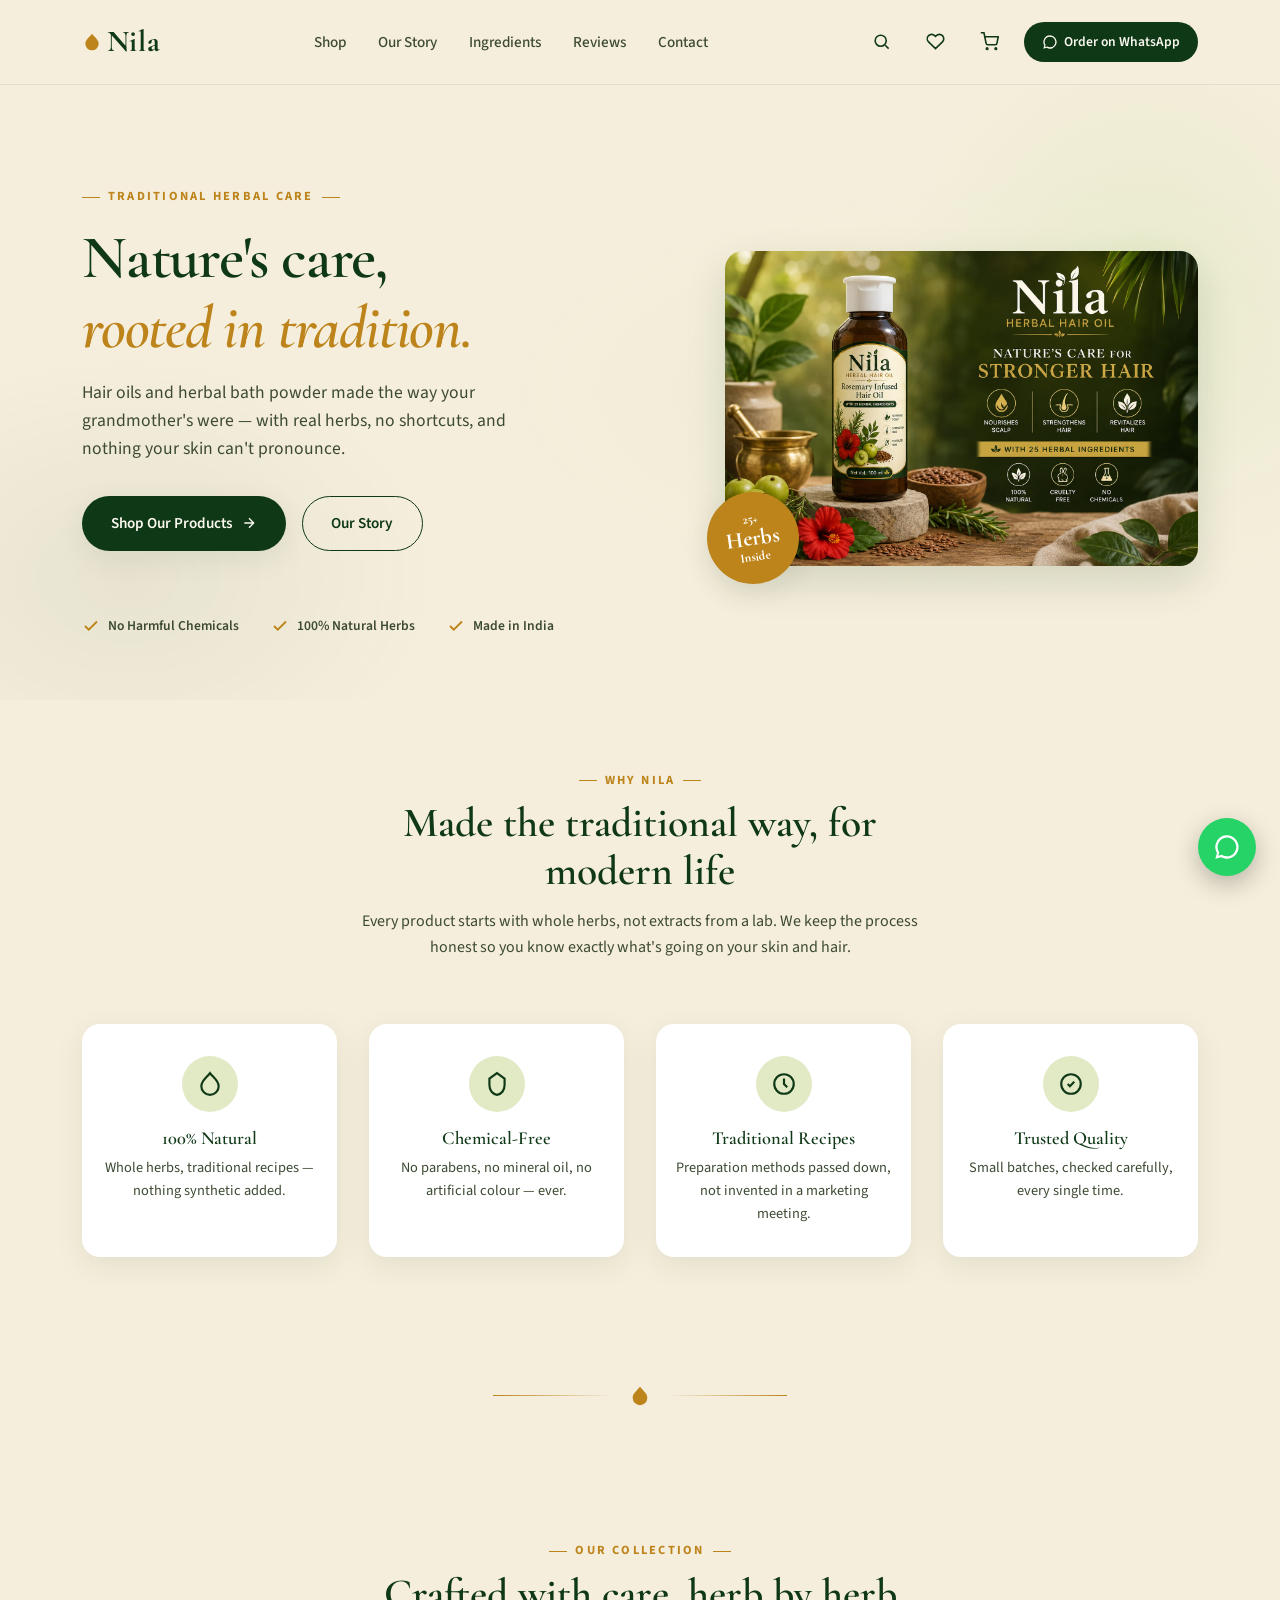
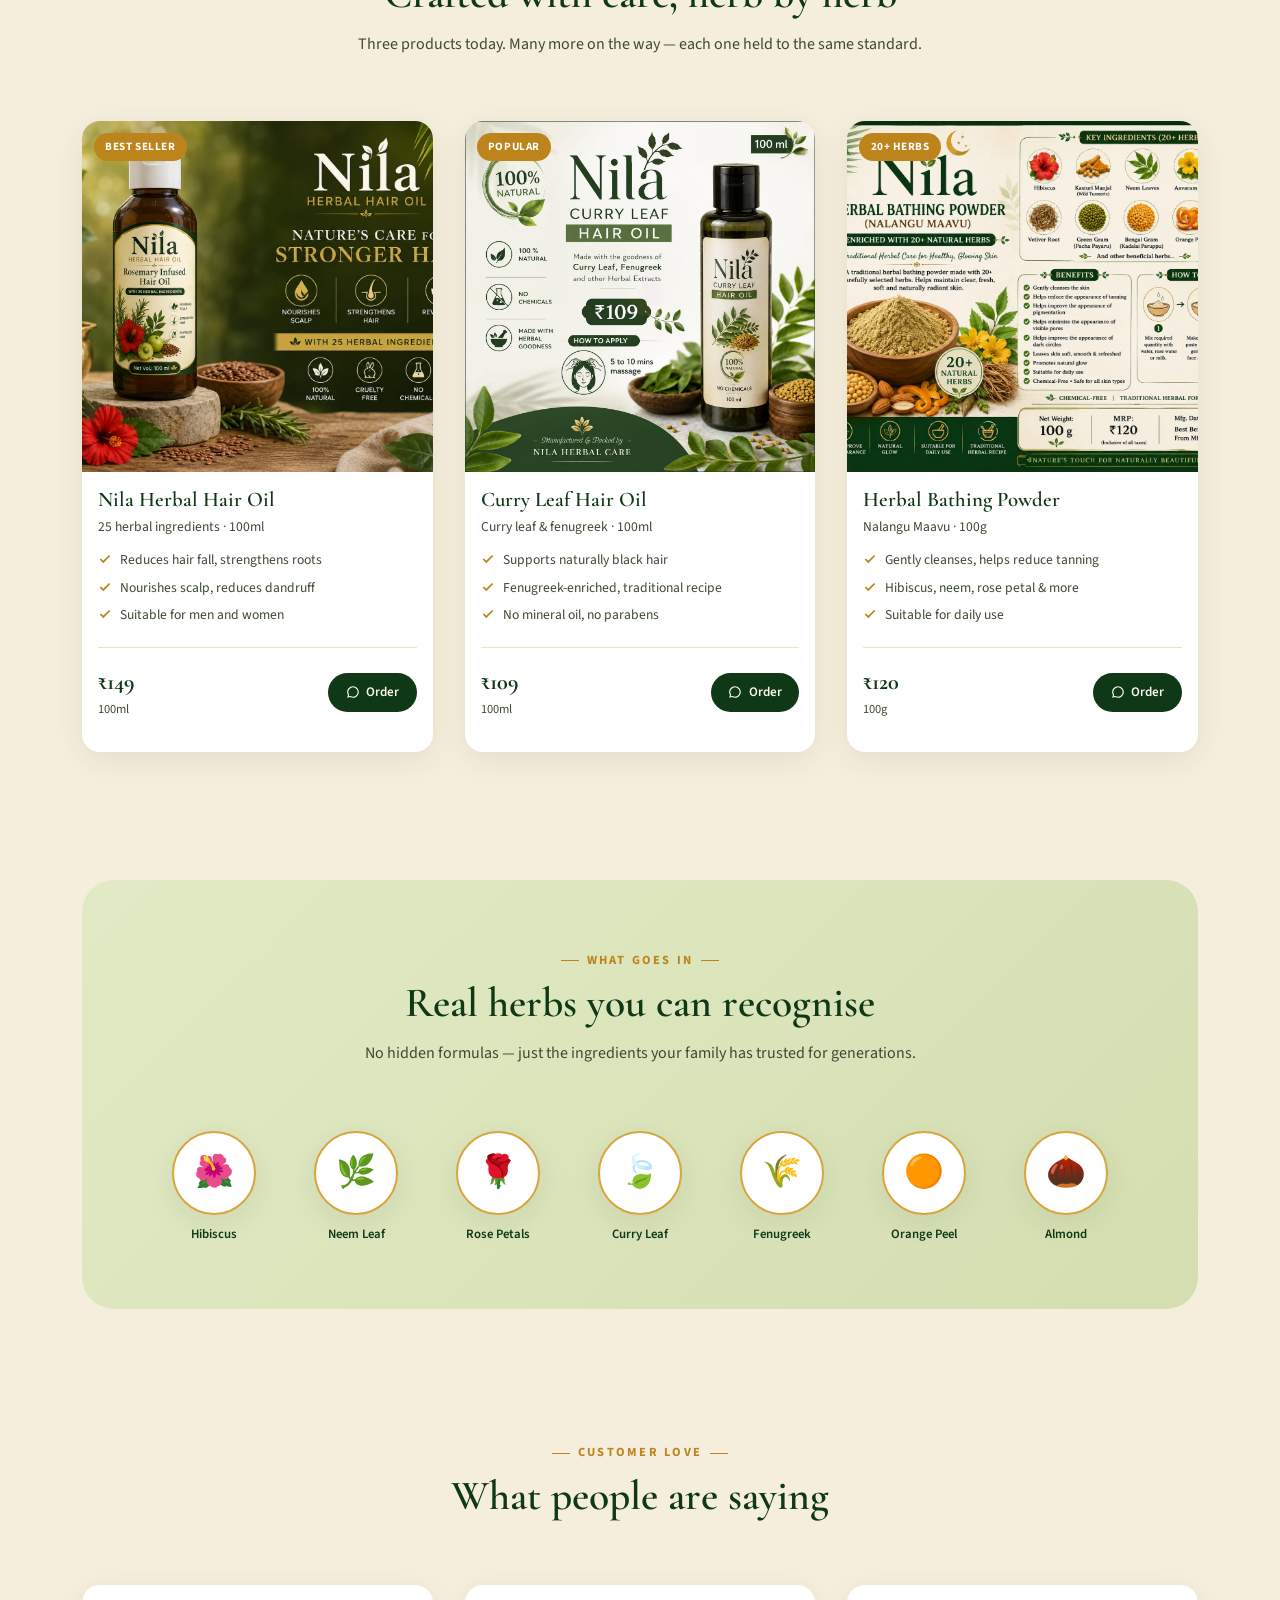
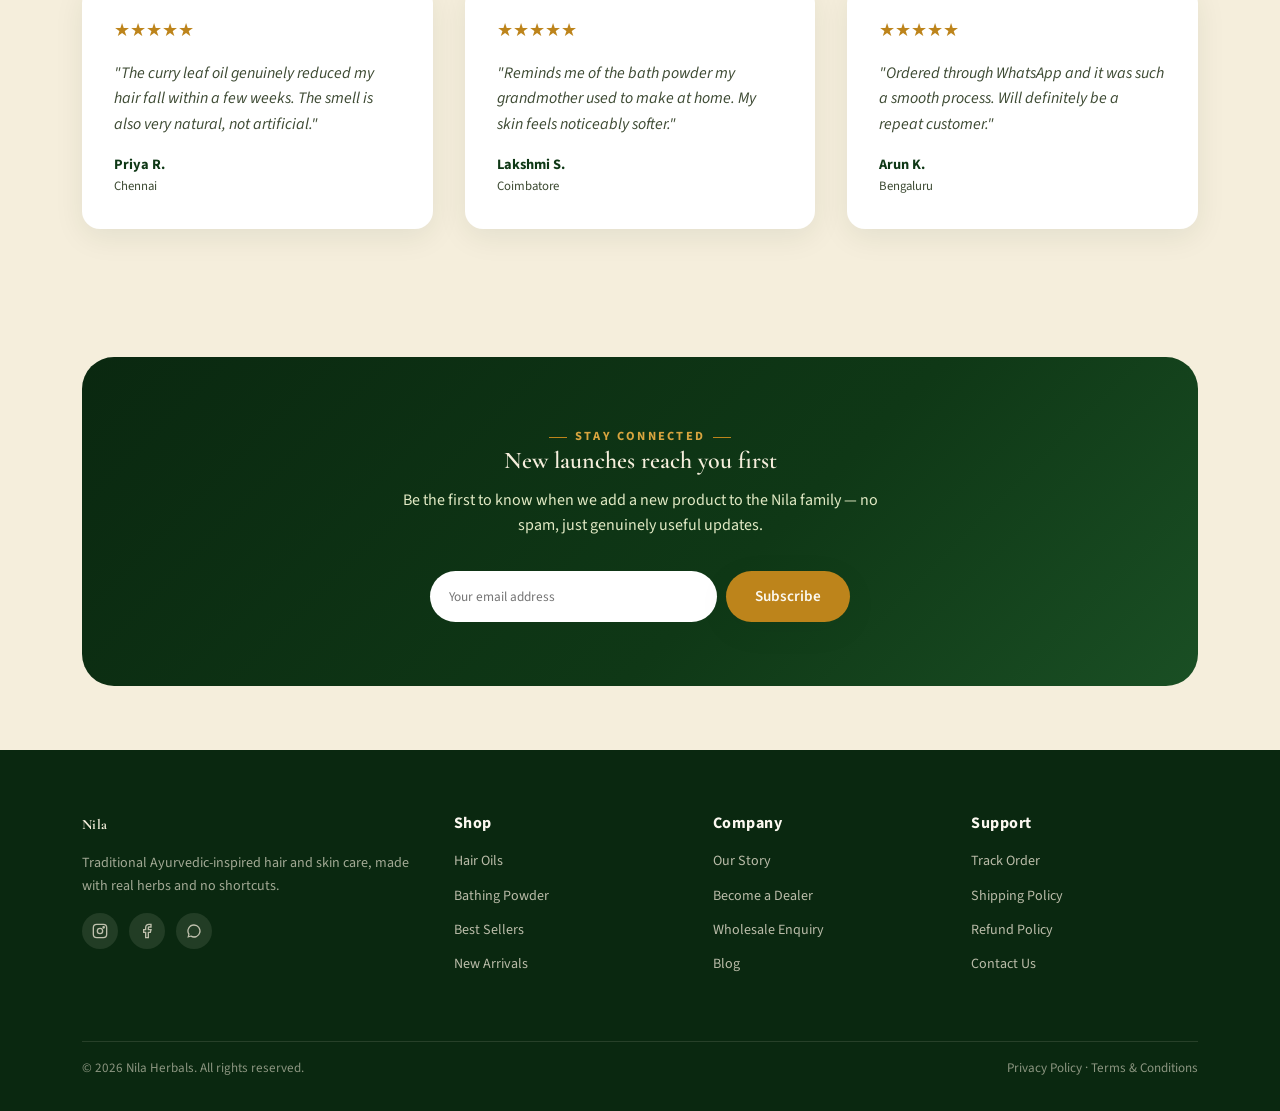
==== commit 20b67c4a: "Update WhatsApp links with new phone number" ====
--- a/index.html
+++ b/index.html
@@ -15,15 +15,9 @@
 <link rel="preconnect" href="https://fonts.gstatic.com" crossorigin>
 <link href="https://fonts.googleapis.com/css2?family=Cormorant+Garamond:ital,wght@0,500;0,600;0,700;1,500&family=Source+Sans+3:wght@400;500;600;700&display=swap" rel="stylesheet">
 
-<link rel="icon" type="image/svg+xml" href="favicon.svg">
 <link rel="stylesheet" href="assets/css/style.css">
 </head>
 <body>
-
-<!-- Announcement bar -->
-<div class="announce-bar">
-  🌿 Free delivery on orders above ₹499 &nbsp;·&nbsp; <a href="https://wa.me/91XXXXXXXXXX">Order on WhatsApp</a> &nbsp;·&nbsp; 100% Natural · Chemical Free
-</div>
 
 <!-- ============ HEADER ============ -->
 <header class="site-header">
@@ -49,7 +43,7 @@
       <a href="#" class="icon-btn" aria-label="Cart">
         <svg viewBox="0 0 24 24" fill="none" stroke="currentColor" stroke-width="2"><circle cx="9" cy="21" r="1"/><circle cx="20" cy="21" r="1"/><path d="M1 1h4l2.7 13.4a2 2 0 0 0 2 1.6h9.7a2 2 0 0 0 2-1.6L23 6H6"/></svg>
       </a>
-      <a href="https://wa.me/91XXXXXXXXXX?text=Hi%20Nila%20Herbals%2C%20I%27d%20like%20to%20know%20more%20about%20your%20products" class="btn-whatsapp-nav" target="_blank" rel="noopener">
+      <a href="https://wa.me/917904833225?text=Hi%20Nila%20Herbals%2C%20I%27d%20like%20to%20know%20more%20about%20your%20products" class="btn-whatsapp-nav" target="_blank" rel="noopener">
         <svg viewBox="0 0 24 24" fill="currentColor"><path d="M12 2a10 10 0 0 0-8.6 15.1L2 22l5-1.3A10 10 0 1 0 12 2zm0 18a8 8 0 0 1-4.1-1.1l-.3-.2-3 .8.8-2.9-.2-.3A8 8 0 1 1 12 20z"/></svg>
         Order on WhatsApp
       </a>
@@ -88,21 +82,8 @@
           Made in India
         </span>
       </div>
-      <div class="hero-stats">
-        <div class="stat-item">
-          <span class="stat-num">20+</span>
-          <span class="stat-label">Natural Herbs</span>
-        </div>
-        <div class="stat-item">
-          <span class="stat-num">0</span>
-          <span class="stat-label">Chemicals</span>
-        </div>
-        <div class="stat-item">
-          <span class="stat-num">100%</span>
-          <span class="stat-label">Natural</span>
-        </div>
-      </div>
-    </div>
+    </div>
+    <div class="hero-visual">
       <img src="assets/images/Hair_Oil.jpeg" alt="Nila Herbal Hair Oil bottle with natural ingredients">
       <div class="hero-badge">25+<strong>Herbs</strong>Inside</div>
     </div>
@@ -183,7 +164,7 @@
           </ul>
           <div class="product-footer">
             <span class="product-price">₹149<span class="size">100ml</span></span>
-            <a href="https://wa.me/91XXXXXXXXXX?text=Hi%2C%20I%27d%20like%20to%20order%20Nila%20Herbal%20Hair%20Oil%20(100ml)" class="btn-small" target="_blank" rel="noopener">
+            <a href="https://wa.me/917904833225?text=Hi%2C%20I%27d%20like%20to%20order%20Nila%20Herbal%20Hair%20Oil%20(100ml)" class="btn-small" target="_blank" rel="noopener">
               <svg viewBox="0 0 24 24" fill="currentColor"><path d="M12 2a10 10 0 0 0-8.6 15.1L2 22l5-1.3A10 10 0 1 0 12 2zm0 18a8 8 0 0 1-4.1-1.1l-.3-.2-3 .8.8-2.9-.2-.3A8 8 0 1 1 12 20z"/></svg>
               Order
             </a>
@@ -206,7 +187,7 @@
           </ul>
           <div class="product-footer">
             <span class="product-price">₹109<span class="size">100ml</span></span>
-            <a href="https://wa.me/91XXXXXXXXXX?text=Hi%2C%20I%27d%20like%20to%20order%20Nila%20Curry%20Leaf%20Hair%20Oil%20(100ml)" class="btn-small" target="_blank" rel="noopener">
+            <a href="https://wa.me/917904833225?text=Hi%2C%20I%27d%20like%20to%20order%20Nila%20Curry%20Leaf%20Hair%20Oil%20(100ml)" class="btn-small" target="_blank" rel="noopener">
               <svg viewBox="0 0 24 24" fill="currentColor"><path d="M12 2a10 10 0 0 0-8.6 15.1L2 22l5-1.3A10 10 0 1 0 12 2zm0 18a8 8 0 0 1-4.1-1.1l-.3-.2-3 .8.8-2.9-.2-.3A8 8 0 1 1 12 20z"/></svg>
               Order
             </a>
@@ -229,7 +210,7 @@
           </ul>
           <div class="product-footer">
             <span class="product-price">₹120<span class="size">100g</span></span>
-            <a href="https://wa.me/91XXXXXXXXXX?text=Hi%2C%20I%27d%20like%20to%20order%20Nila%20Herbal%20Bathing%20Powder%20(100g)" class="btn-small" target="_blank" rel="noopener">
+            <a href="https://wa.me/917904833225?text=Hi%2C%20I%27d%20like%20to%20order%20Nila%20Herbal%20Bathing%20Powder%20(100g)" class="btn-small" target="_blank" rel="noopener">
               <svg viewBox="0 0 24 24" fill="currentColor"><path d="M12 2a10 10 0 0 0-8.6 15.1L2 22l5-1.3A10 10 0 1 0 12 2zm0 18a8 8 0 0 1-4.1-1.1l-.3-.2-3 .8.8-2.9-.2-.3A8 8 0 1 1 12 20z"/></svg>
               Order
             </a>
@@ -261,55 +242,6 @@
   </div>
 </div>
 
-<!-- ============ HOW TO USE ============ -->
-<section class="how-to-section">
-  <div class="container">
-    <div class="section-head">
-      <span class="eyebrow">How To Use</span>
-      <h2>Simple. Traditional. Effective.</h2>
-      <p style="color:var(--sage)">For Hair Oil</p>
-    </div>
-    <div class="steps-grid">
-      <div class="step-card">
-        <div class="step-num">1</div>
-        <h3>Take a small amount</h3>
-        <p>Pour a coin-sized amount of oil onto your palm or directly onto the scalp.</p>
-      </div>
-      <div class="step-card">
-        <div class="step-num">2</div>
-        <h3>Massage gently</h3>
-        <p>Work the oil into the scalp with fingertips in circular motions for 5–10 minutes.</p>
-      </div>
-      <div class="step-card">
-        <div class="step-num">3</div>
-        <h3>Leave and wash</h3>
-        <p>Leave for at least 30 minutes (overnight for best results), then wash with a mild shampoo.</p>
-      </div>
-    </div>
-  </div>
-</section>
-
-<!-- ============ INSTAGRAM STRIP ============ -->
-<section class="instagram-strip">
-  <div class="container">
-    <div class="section-head">
-      <span class="eyebrow">Follow Us</span>
-      <h2>@nilaherbals on Instagram</h2>
-      <p>Tag us in your Nila moments — we'd love to share your story.</p>
-    </div>
-    <div class="insta-grid">
-      <div class="insta-thumb"><img src="assets/images/Hair_Oil.jpeg" alt="Nila Herbal Hair Oil"></div>
-      <div class="insta-thumb"><img src="assets/images/CurryLeaf_HairOil.jpeg" alt="Nila Curry Leaf Oil"></div>
-      <div class="insta-thumb"><img src="assets/images/Bathing_Care.jpeg" alt="Nila Bathing Powder"></div>
-      <div class="insta-thumb"><img src="assets/images/Hair_Oil.jpeg" alt="Nila Hair Care"></div>
-      <div class="insta-thumb"><img src="assets/images/CurryLeaf_HairOil.jpeg" alt="Nila Natural Herbs"></div>
-    </div>
-    <div style="text-align:center; margin-top: var(--space-md);">
-      <a href="https://instagram.com/YOUR_INSTAGRAM_HANDLE" class="btn btn-outline" target="_blank" rel="noopener">Follow on Instagram</a>
-    </div>
-  </div>
-</section>
-
 <!-- ============ TESTIMONIALS ============ -->
 <section id="reviews">
   <div class="container">
@@ -319,21 +251,18 @@
     </div>
     <div class="testimonial-grid">
       <div class="testimonial-card">
-        <span class="verified-badge">✓ Verified</span>
         <div class="stars">★★★★★</div>
         <p>"The curry leaf oil genuinely reduced my hair fall within a few weeks. The smell is also very natural, not artificial."</p>
         <div class="testimonial-author">Priya R.</div>
         <div class="testimonial-loc">Chennai</div>
       </div>
       <div class="testimonial-card">
-        <span class="verified-badge">✓ Verified</span>
         <div class="stars">★★★★★</div>
         <p>"Reminds me of the bath powder my grandmother used to make at home. My skin feels noticeably softer."</p>
         <div class="testimonial-author">Lakshmi S.</div>
         <div class="testimonial-loc">Coimbatore</div>
       </div>
       <div class="testimonial-card">
-        <span class="verified-badge">✓ Verified</span>
         <div class="stars">★★★★★</div>
         <p>"Ordered through WhatsApp and it was such a smooth process. Will definitely be a repeat customer."</p>
         <div class="testimonial-author">Arun K.</div>
@@ -361,28 +290,6 @@
   </div>
 </div>
 
-<!-- Policy trust bar -->
-<div class="policy-bar">
-  <div class="policy-links">
-    <a href="#">
-      <svg viewBox="0 0 24 24" fill="none" stroke="currentColor" stroke-width="2"><path d="M5 12h14M12 5l7 7-7 7"/></svg>
-      Free Shipping above ₹499
-    </a>
-    <a href="#">
-      <svg viewBox="0 0 24 24" fill="none" stroke="currentColor" stroke-width="2"><path d="M9 12l2 2 4-4M21 12a9 9 0 1 1-18 0 9 9 0 0 1 18 0z"/></svg>
-      Easy 7-Day Returns
-    </a>
-    <a href="#">
-      <svg viewBox="0 0 24 24" fill="none" stroke="currentColor" stroke-width="2"><rect x="2" y="7" width="20" height="14" rx="2"/><path d="M16 21V5a2 2 0 0 0-2-2h-4a2 2 0 0 0-2 2v16"/></svg>
-      Cash on Delivery Available
-    </a>
-    <a href="#">
-      <svg viewBox="0 0 24 24" fill="none" stroke="currentColor" stroke-width="2"><path d="M19 7l-7-5-7 5v6c0 5 3 8.5 7 9 4-.5 7-4 7-9V7z"/></svg>
-      Secure Payments
-    </a>
-  </div>
-</div>
-
 <!-- ============ FOOTER ============ -->
 <footer class="site-footer" id="footer">
   <div class="container">
@@ -392,11 +299,11 @@
         <p>Traditional Ayurvedic-inspired hair and skin care, made with real herbs and no shortcuts.</p>
         <div class="footer-social">
           <!-- REPLACE: change YOUR_INSTAGRAM_HANDLE to your actual Instagram username -->
-          <a href="https://instagram.com/YOUR_INSTAGRAM_HANDLE" target="_blank" rel="noopener" aria-label="Instagram"><svg viewBox="0 0 24 24" fill="none" stroke="currentColor" stroke-width="2"><rect x="2" y="2" width="20" height="20" rx="5"/><circle cx="12" cy="12" r="4"/><circle cx="17.5" cy="6.5" r="1"/></svg></a>
+          <a href="https://www.instagram.com/nila_herbal_care_official" target="_blank" rel="noopener" aria-label="Instagram"><svg viewBox="0 0 24 24" fill="none" stroke="currentColor" stroke-width="2"><rect x="2" y="2" width="20" height="20" rx="5"/><circle cx="12" cy="12" r="4"/><circle cx="17.5" cy="6.5" r="1"/></svg></a>
           <!-- REPLACE: change YOUR_FACEBOOK_PAGE to your Facebook page name -->
           <a href="https://facebook.com/YOUR_FACEBOOK_PAGE" target="_blank" rel="noopener" aria-label="Facebook"><svg viewBox="0 0 24 24" fill="none" stroke="currentColor" stroke-width="2"><path d="M18 2h-3a5 5 0 0 0-5 5v3H7v4h3v8h4v-8h3l1-4h-4V7a1 1 0 0 1 1-1h3z"/></svg></a>
-          <!-- REPLACE: change 91XXXXXXXXXX to your WhatsApp number with country code, no + or spaces -->
-          <a href="https://wa.me/91XXXXXXXXXX" target="_blank" rel="noopener" aria-label="WhatsApp"><svg viewBox="0 0 24 24" fill="currentColor"><path d="M12 2a10 10 0 0 0-8.6 15.1L2 22l5-1.3A10 10 0 1 0 12 2zm0 18a8 8 0 0 1-4.1-1.1l-.3-.2-3 .8.8-2.9-.2-.3A8 8 0 1 1 12 20z"/></svg></a>
+          <!-- REPLACE: change 917904833225 to your WhatsApp number with country code, no + or spaces -->
+          <a href="https://wa.me/917904833225" target="_blank" rel="noopener" aria-label="WhatsApp"><svg viewBox="0 0 24 24" fill="currentColor"><path d="M12 2a10 10 0 0 0-8.6 15.1L2 22l5-1.3A10 10 0 1 0 12 2zm0 18a8 8 0 0 1-4.1-1.1l-.3-.2-3 .8.8-2.9-.2-.3A8 8 0 1 1 12 20z"/></svg></a>
         </div>
       </div>
       <div class="footer-col">
@@ -434,8 +341,8 @@
   </div>
 </footer>
 
-<!-- WhatsApp floating button — REPLACE 91XXXXXXXXXX with your number -->
-<a href="https://wa.me/91XXXXXXXXXX?text=Hi%20Nila%20Herbals%2C%20I%27d%20like%20to%20know%20more%20about%20your%20products" class="whatsapp-float" target="_blank" rel="noopener" aria-label="Chat on WhatsApp">
+<!-- WhatsApp floating button — REPLACE 917904833225 with your number -->
+<a href="https://wa.me/917904833225?text=Hi%20Nila%20Herbals%2C%20I%27d%20like%20to%20know%20more%20about%20your%20products" class="whatsapp-float" target="_blank" rel="noopener" aria-label="Chat on WhatsApp">
   <svg viewBox="0 0 24 24" fill="currentColor"><path d="M12 2a10 10 0 0 0-8.6 15.1L2 22l5-1.3A10 10 0 1 0 12 2zm0 18a8 8 0 0 1-4.1-1.1l-.3-.2-3 .8.8-2.9-.2-.3A8 8 0 1 1 12 20z"/></svg>
 </a>
 
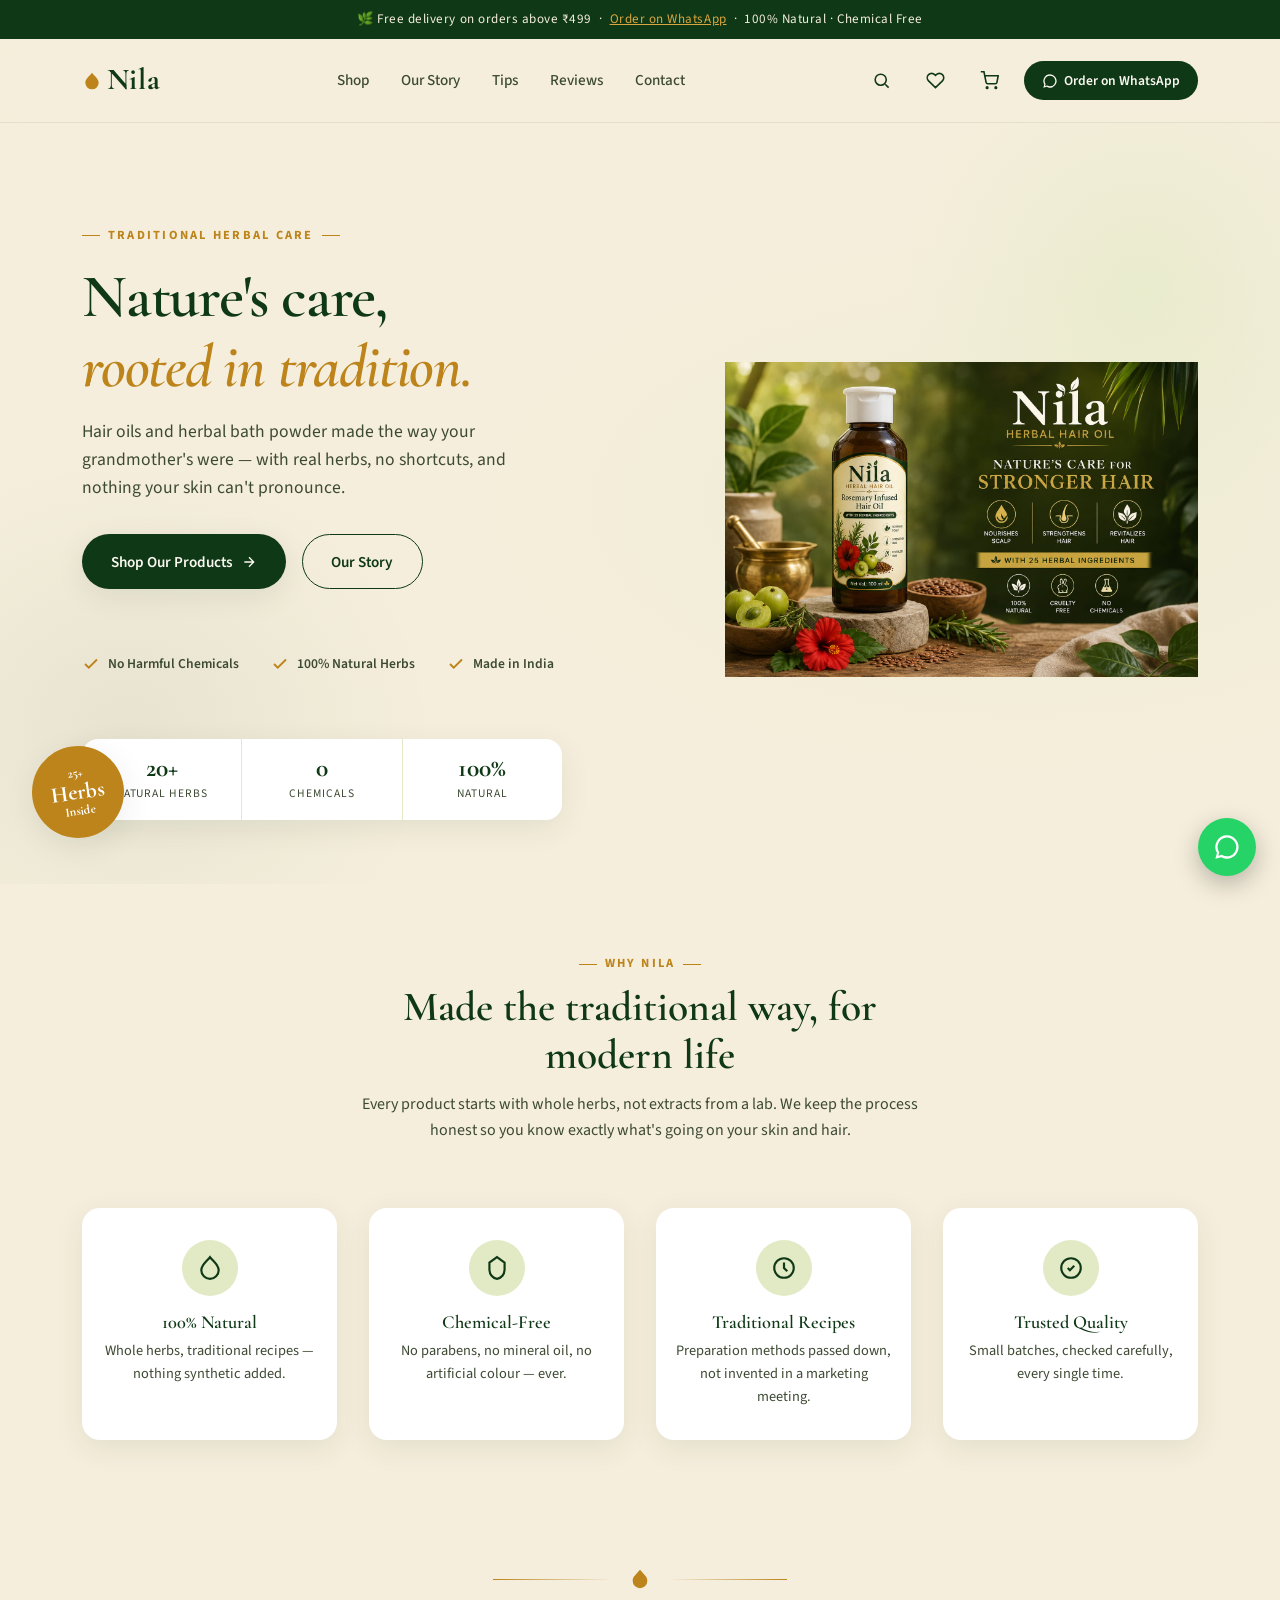
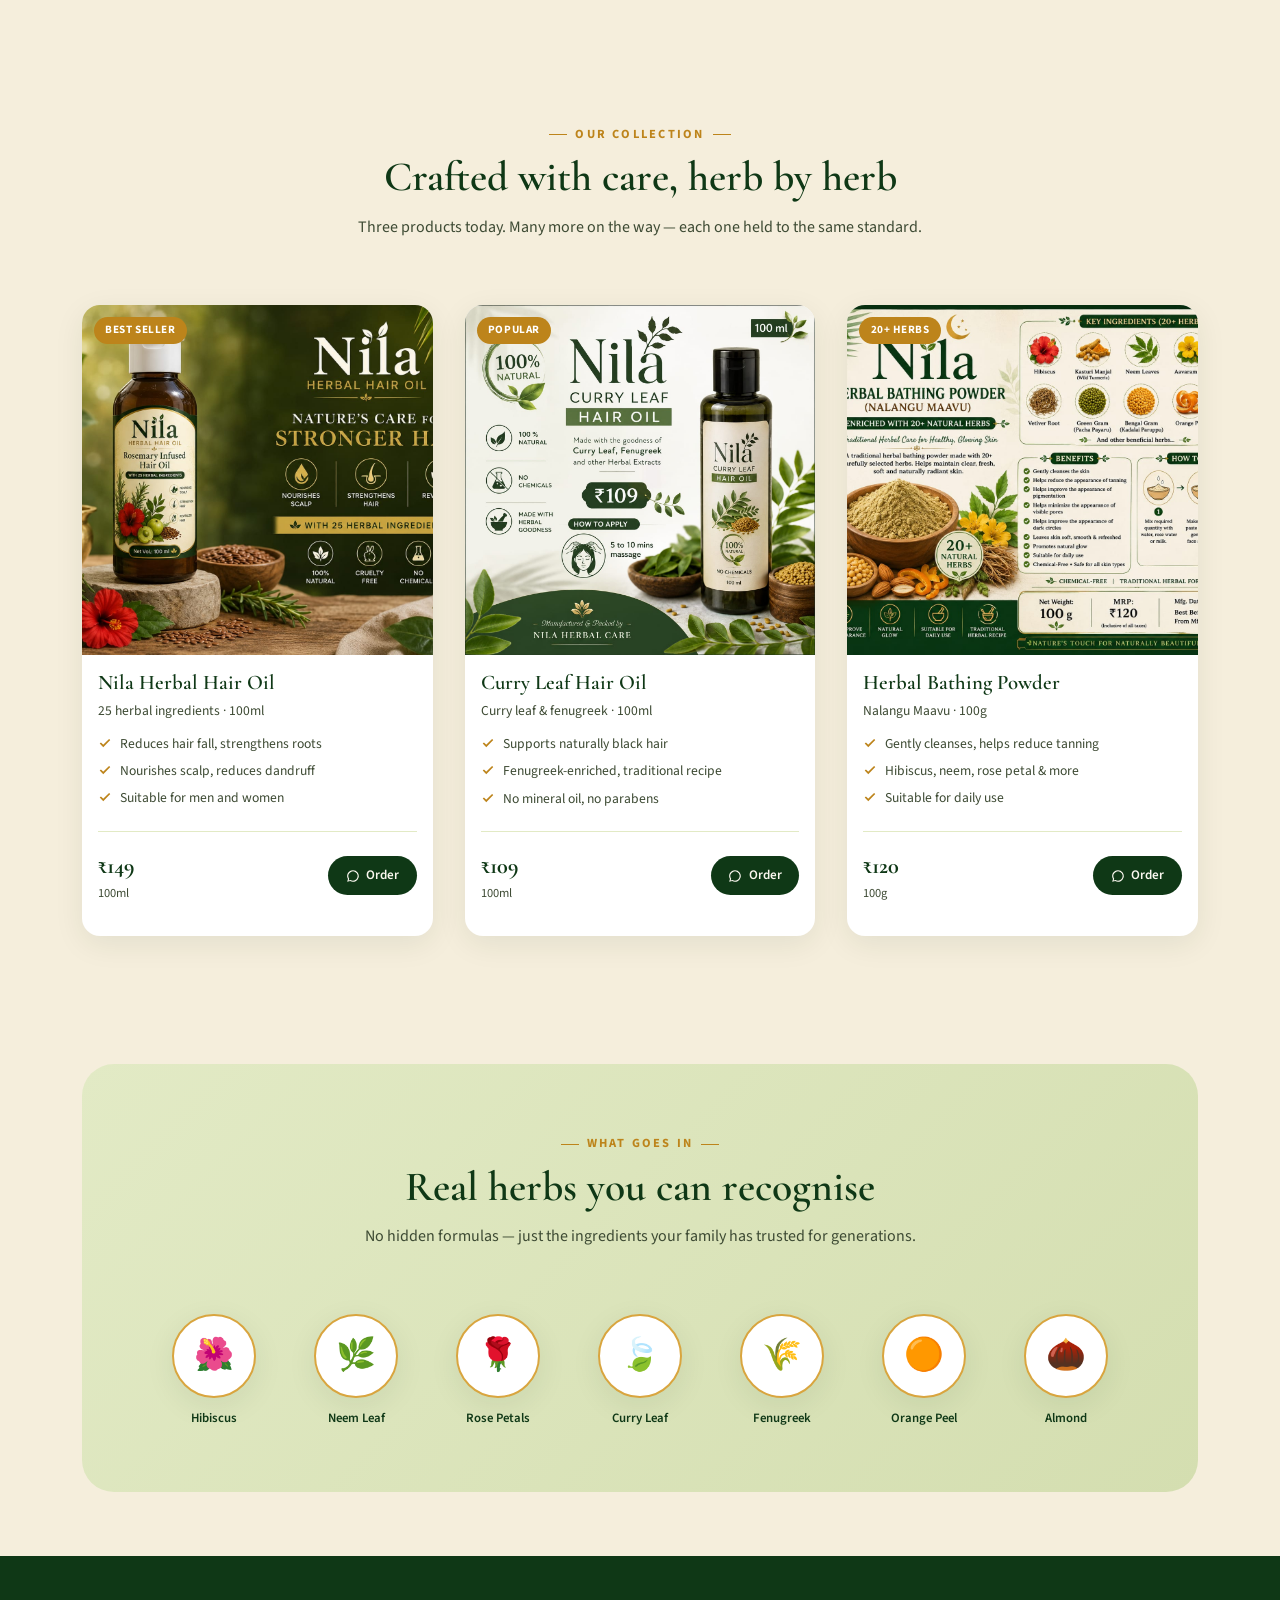
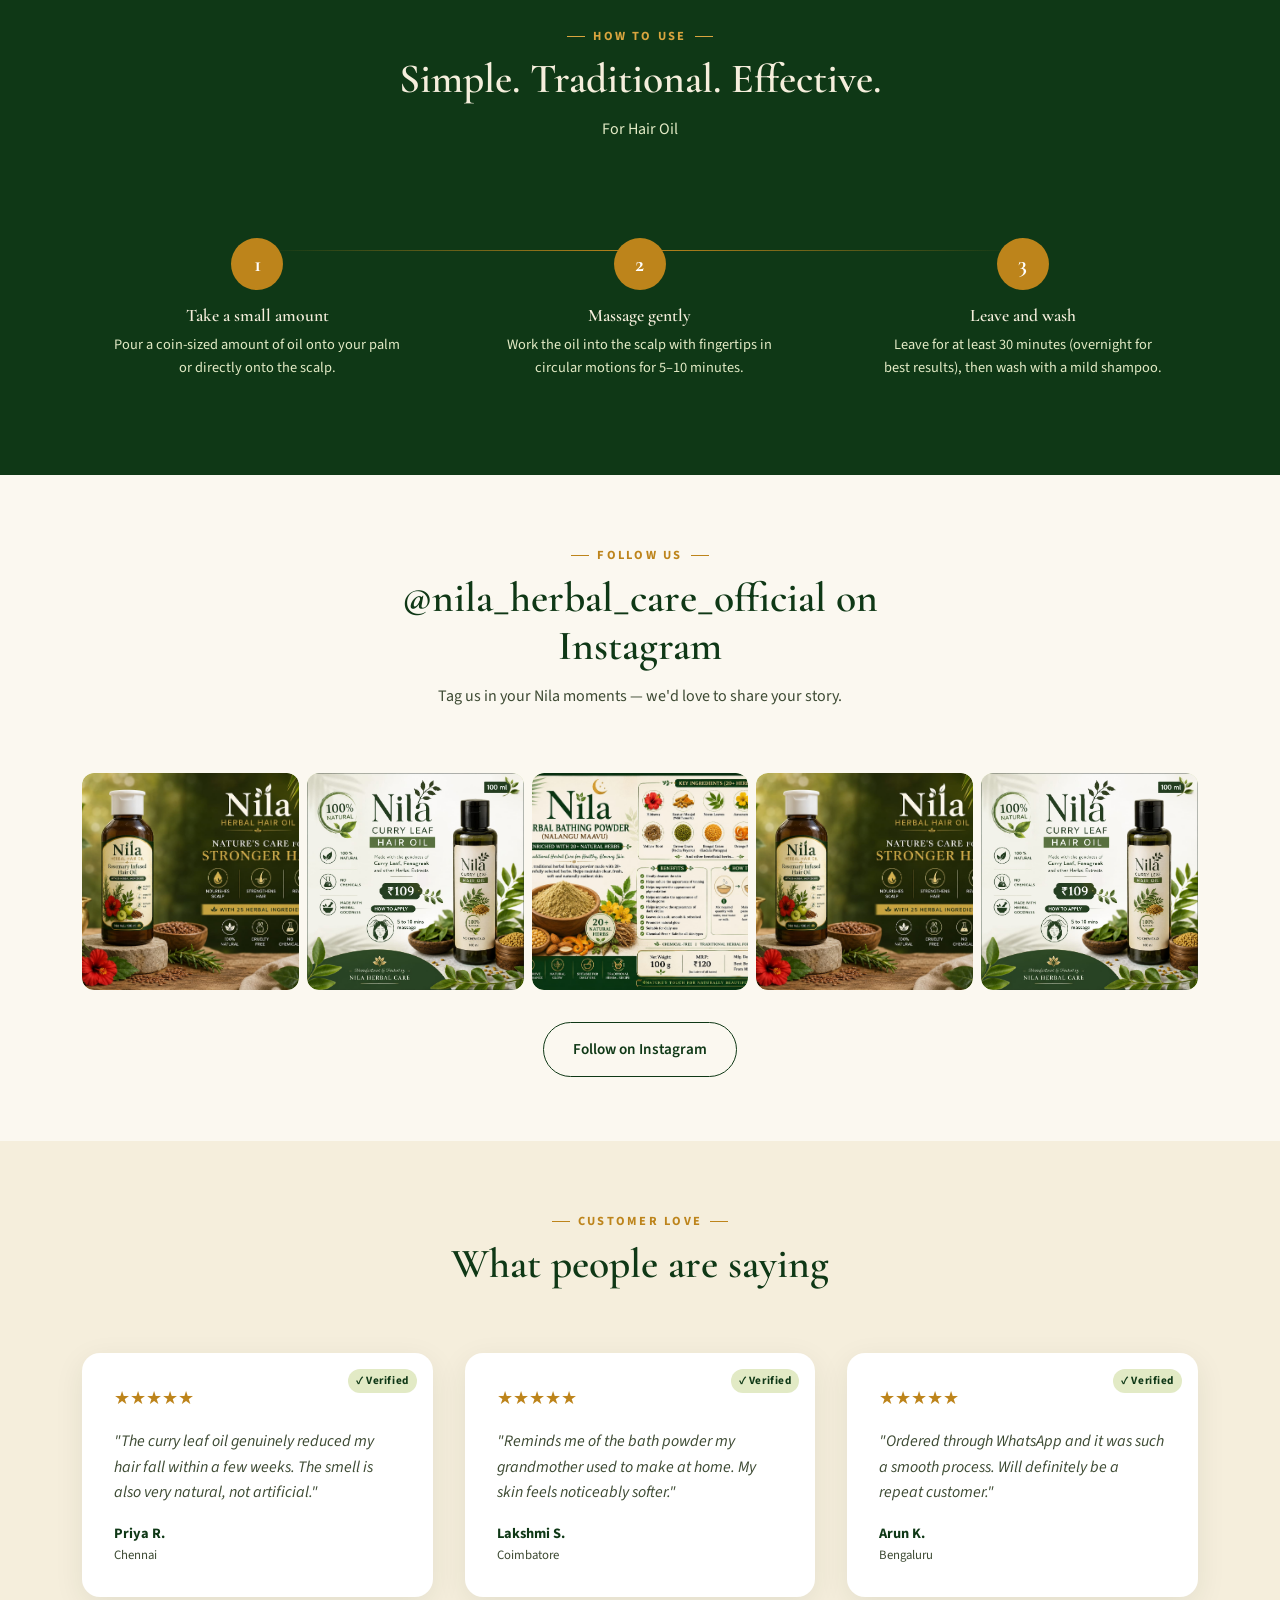
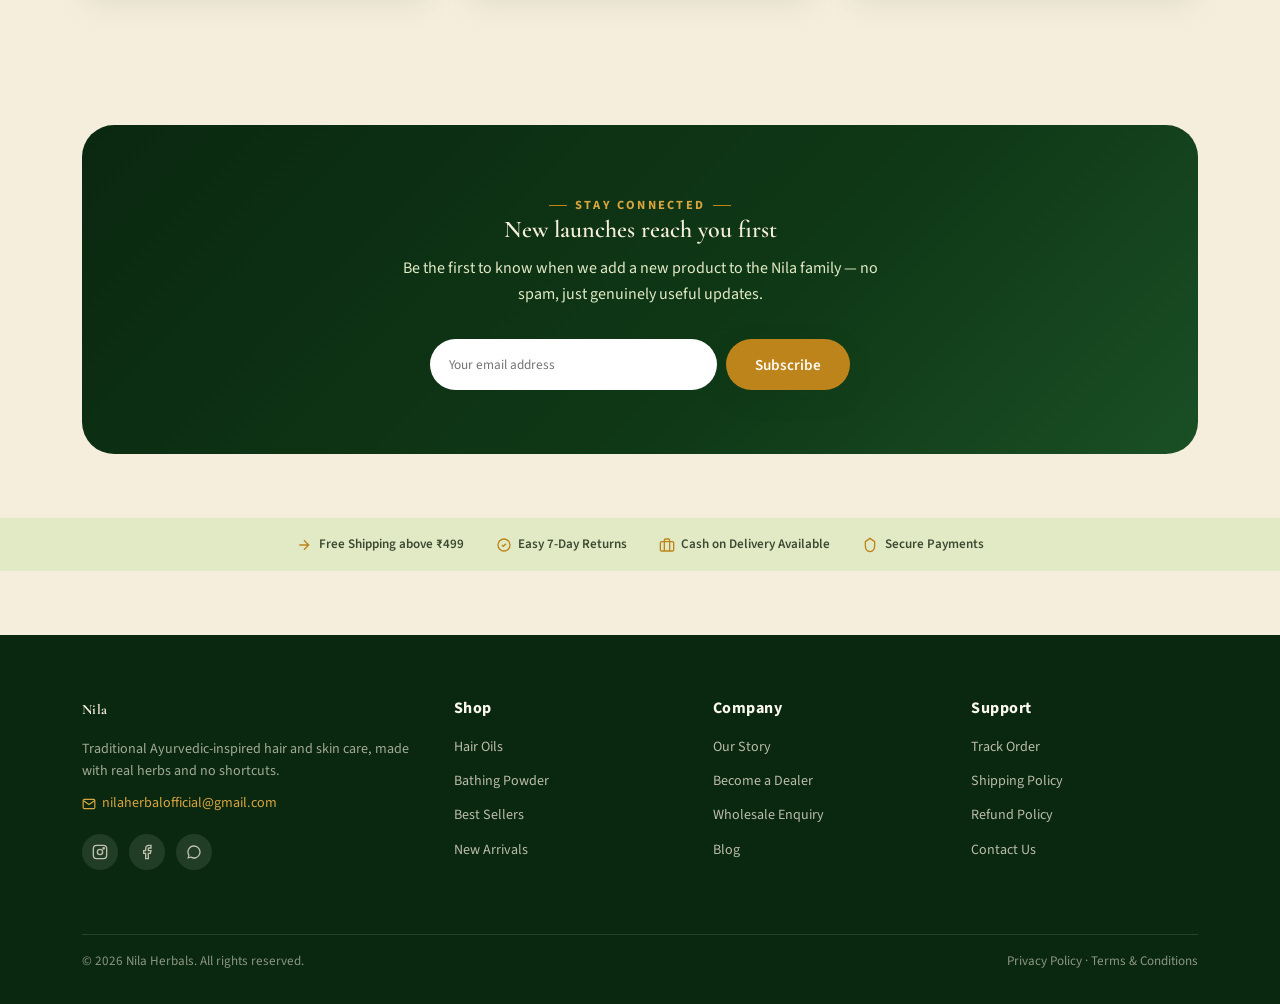
==== commit 431df072: "Add config.js for centralized contact details, add Contact page with Netlify form, add email to foot" ====
--- a/index.html
+++ b/index.html
@@ -15,9 +15,15 @@
 <link rel="preconnect" href="https://fonts.gstatic.com" crossorigin>
 <link href="https://fonts.googleapis.com/css2?family=Cormorant+Garamond:ital,wght@0,500;0,600;0,700;1,500&family=Source+Sans+3:wght@400;500;600;700&display=swap" rel="stylesheet">
 
+<link rel="icon" type="image/svg+xml" href="favicon.svg">
 <link rel="stylesheet" href="assets/css/style.css">
 </head>
 <body>
+
+<!-- Announcement bar -->
+<div class="announce-bar">
+  🌿 Free delivery on orders above ₹499 &nbsp;·&nbsp; <a href="#" data-nila="whatsapp">Order on WhatsApp</a> &nbsp;·&nbsp; 100% Natural · Chemical Free
+</div>
 
 <!-- ============ HEADER ============ -->
 <header class="site-header">
@@ -29,9 +35,9 @@
     <nav class="nav-links">
       <a href="#products">Shop</a>
       <a href="#why">Our Story</a>
-      <a href="#ingredients">Ingredients</a>
+      <a href="tips.html">Tips</a>
       <a href="#reviews">Reviews</a>
-      <a href="#footer">Contact</a>
+      <a href="contact.html">Contact</a>
     </nav>
     <div class="nav-actions">
       <a href="#" class="icon-btn" aria-label="Search">
@@ -43,7 +49,7 @@
       <a href="#" class="icon-btn" aria-label="Cart">
         <svg viewBox="0 0 24 24" fill="none" stroke="currentColor" stroke-width="2"><circle cx="9" cy="21" r="1"/><circle cx="20" cy="21" r="1"/><path d="M1 1h4l2.7 13.4a2 2 0 0 0 2 1.6h9.7a2 2 0 0 0 2-1.6L23 6H6"/></svg>
       </a>
-      <a href="https://wa.me/917904833225?text=Hi%20Nila%20Herbals%2C%20I%27d%20like%20to%20know%20more%20about%20your%20products" class="btn-whatsapp-nav" target="_blank" rel="noopener">
+      <a href="#" data-nila="whatsapp" class="btn-whatsapp-nav" target="_blank" rel="noopener">
         <svg viewBox="0 0 24 24" fill="currentColor"><path d="M12 2a10 10 0 0 0-8.6 15.1L2 22l5-1.3A10 10 0 1 0 12 2zm0 18a8 8 0 0 1-4.1-1.1l-.3-.2-3 .8.8-2.9-.2-.3A8 8 0 1 1 12 20z"/></svg>
         Order on WhatsApp
       </a>
@@ -82,8 +88,21 @@
           Made in India
         </span>
       </div>
-    </div>
-    <div class="hero-visual">
+      <div class="hero-stats">
+        <div class="stat-item">
+          <span class="stat-num">20+</span>
+          <span class="stat-label">Natural Herbs</span>
+        </div>
+        <div class="stat-item">
+          <span class="stat-num">0</span>
+          <span class="stat-label">Chemicals</span>
+        </div>
+        <div class="stat-item">
+          <span class="stat-num">100%</span>
+          <span class="stat-label">Natural</span>
+        </div>
+      </div>
+    </div>
       <img src="assets/images/Hair_Oil.jpeg" alt="Nila Herbal Hair Oil bottle with natural ingredients">
       <div class="hero-badge">25+<strong>Herbs</strong>Inside</div>
     </div>
@@ -164,7 +183,7 @@
           </ul>
           <div class="product-footer">
             <span class="product-price">₹149<span class="size">100ml</span></span>
-            <a href="https://wa.me/917904833225?text=Hi%2C%20I%27d%20like%20to%20order%20Nila%20Herbal%20Hair%20Oil%20(100ml)" class="btn-small" target="_blank" rel="noopener">
+            <a href="#" data-nila="whatsapp" data-msg="Hi, I'd like to order Nila Herbal Hair Oil (100ml)" class="btn-small" target="_blank" rel="noopener">
               <svg viewBox="0 0 24 24" fill="currentColor"><path d="M12 2a10 10 0 0 0-8.6 15.1L2 22l5-1.3A10 10 0 1 0 12 2zm0 18a8 8 0 0 1-4.1-1.1l-.3-.2-3 .8.8-2.9-.2-.3A8 8 0 1 1 12 20z"/></svg>
               Order
             </a>
@@ -187,7 +206,7 @@
           </ul>
           <div class="product-footer">
             <span class="product-price">₹109<span class="size">100ml</span></span>
-            <a href="https://wa.me/917904833225?text=Hi%2C%20I%27d%20like%20to%20order%20Nila%20Curry%20Leaf%20Hair%20Oil%20(100ml)" class="btn-small" target="_blank" rel="noopener">
+            <a href="#" data-nila="whatsapp" data-msg="Hi, I'd like to order Nila Curry Leaf Hair Oil (100ml)" class="btn-small" target="_blank" rel="noopener">
               <svg viewBox="0 0 24 24" fill="currentColor"><path d="M12 2a10 10 0 0 0-8.6 15.1L2 22l5-1.3A10 10 0 1 0 12 2zm0 18a8 8 0 0 1-4.1-1.1l-.3-.2-3 .8.8-2.9-.2-.3A8 8 0 1 1 12 20z"/></svg>
               Order
             </a>
@@ -210,7 +229,7 @@
           </ul>
           <div class="product-footer">
             <span class="product-price">₹120<span class="size">100g</span></span>
-            <a href="https://wa.me/917904833225?text=Hi%2C%20I%27d%20like%20to%20order%20Nila%20Herbal%20Bathing%20Powder%20(100g)" class="btn-small" target="_blank" rel="noopener">
+            <a href="#" data-nila="whatsapp" data-msg="Hi, I'd like to order Nila Herbal Bathing Powder (100g)" class="btn-small" target="_blank" rel="noopener">
               <svg viewBox="0 0 24 24" fill="currentColor"><path d="M12 2a10 10 0 0 0-8.6 15.1L2 22l5-1.3A10 10 0 1 0 12 2zm0 18a8 8 0 0 1-4.1-1.1l-.3-.2-3 .8.8-2.9-.2-.3A8 8 0 1 1 12 20z"/></svg>
               Order
             </a>
@@ -242,6 +261,55 @@
   </div>
 </div>
 
+<!-- ============ HOW TO USE ============ -->
+<section class="how-to-section">
+  <div class="container">
+    <div class="section-head">
+      <span class="eyebrow">How To Use</span>
+      <h2>Simple. Traditional. Effective.</h2>
+      <p style="color:var(--sage)">For Hair Oil</p>
+    </div>
+    <div class="steps-grid">
+      <div class="step-card">
+        <div class="step-num">1</div>
+        <h3>Take a small amount</h3>
+        <p>Pour a coin-sized amount of oil onto your palm or directly onto the scalp.</p>
+      </div>
+      <div class="step-card">
+        <div class="step-num">2</div>
+        <h3>Massage gently</h3>
+        <p>Work the oil into the scalp with fingertips in circular motions for 5–10 minutes.</p>
+      </div>
+      <div class="step-card">
+        <div class="step-num">3</div>
+        <h3>Leave and wash</h3>
+        <p>Leave for at least 30 minutes (overnight for best results), then wash with a mild shampoo.</p>
+      </div>
+    </div>
+  </div>
+</section>
+
+<!-- ============ INSTAGRAM STRIP ============ -->
+<section class="instagram-strip">
+  <div class="container">
+    <div class="section-head">
+      <span class="eyebrow">Follow Us</span>
+      <h2><span data-nila="insta-text">@nila_herbal_care_official</span> on Instagram</h2>
+      <p>Tag us in your Nila moments — we'd love to share your story.</p>
+    </div>
+    <div class="insta-grid">
+      <div class="insta-thumb"><img src="assets/images/Hair_Oil.jpeg" alt="Nila Herbal Hair Oil"></div>
+      <div class="insta-thumb"><img src="assets/images/CurryLeaf_HairOil.jpeg" alt="Nila Curry Leaf Oil"></div>
+      <div class="insta-thumb"><img src="assets/images/Bathing_Care.jpeg" alt="Nila Bathing Powder"></div>
+      <div class="insta-thumb"><img src="assets/images/Hair_Oil.jpeg" alt="Nila Hair Care"></div>
+      <div class="insta-thumb"><img src="assets/images/CurryLeaf_HairOil.jpeg" alt="Nila Natural Herbs"></div>
+    </div>
+    <div style="text-align:center; margin-top: var(--space-md);">
+      <a href="#" data-nila="instagram" class="btn btn-outline" target="_blank" rel="noopener">Follow on Instagram</a>
+    </div>
+  </div>
+</section>
+
 <!-- ============ TESTIMONIALS ============ -->
 <section id="reviews">
   <div class="container">
@@ -251,18 +319,21 @@
     </div>
     <div class="testimonial-grid">
       <div class="testimonial-card">
+        <span class="verified-badge">✓ Verified</span>
         <div class="stars">★★★★★</div>
         <p>"The curry leaf oil genuinely reduced my hair fall within a few weeks. The smell is also very natural, not artificial."</p>
         <div class="testimonial-author">Priya R.</div>
         <div class="testimonial-loc">Chennai</div>
       </div>
       <div class="testimonial-card">
+        <span class="verified-badge">✓ Verified</span>
         <div class="stars">★★★★★</div>
         <p>"Reminds me of the bath powder my grandmother used to make at home. My skin feels noticeably softer."</p>
         <div class="testimonial-author">Lakshmi S.</div>
         <div class="testimonial-loc">Coimbatore</div>
       </div>
       <div class="testimonial-card">
+        <span class="verified-badge">✓ Verified</span>
         <div class="stars">★★★★★</div>
         <p>"Ordered through WhatsApp and it was such a smooth process. Will definitely be a repeat customer."</p>
         <div class="testimonial-author">Arun K.</div>
@@ -290,6 +361,28 @@
   </div>
 </div>
 
+<!-- Policy trust bar -->
+<div class="policy-bar">
+  <div class="policy-links">
+    <a href="#">
+      <svg viewBox="0 0 24 24" fill="none" stroke="currentColor" stroke-width="2"><path d="M5 12h14M12 5l7 7-7 7"/></svg>
+      Free Shipping above ₹499
+    </a>
+    <a href="#">
+      <svg viewBox="0 0 24 24" fill="none" stroke="currentColor" stroke-width="2"><path d="M9 12l2 2 4-4M21 12a9 9 0 1 1-18 0 9 9 0 0 1 18 0z"/></svg>
+      Easy 7-Day Returns
+    </a>
+    <a href="#">
+      <svg viewBox="0 0 24 24" fill="none" stroke="currentColor" stroke-width="2"><rect x="2" y="7" width="20" height="14" rx="2"/><path d="M16 21V5a2 2 0 0 0-2-2h-4a2 2 0 0 0-2 2v16"/></svg>
+      Cash on Delivery Available
+    </a>
+    <a href="#">
+      <svg viewBox="0 0 24 24" fill="none" stroke="currentColor" stroke-width="2"><path d="M19 7l-7-5-7 5v6c0 5 3 8.5 7 9 4-.5 7-4 7-9V7z"/></svg>
+      Secure Payments
+    </a>
+  </div>
+</div>
+
 <!-- ============ FOOTER ============ -->
 <footer class="site-footer" id="footer">
   <div class="container">
@@ -297,13 +390,16 @@
       <div class="footer-col">
         <a href="#" class="logo">Nila</a>
         <p>Traditional Ayurvedic-inspired hair and skin care, made with real herbs and no shortcuts.</p>
+        <p style="margin-top:0.6rem;">
+          <a href="#" data-nila="email" style="color: var(--gold-light); display:inline-flex; align-items:center; gap:0.4rem;">
+            <svg width="14" height="14" viewBox="0 0 24 24" fill="none" stroke="currentColor" stroke-width="2"><rect x="2" y="4" width="20" height="16" rx="2"/><path d="M22 6l-10 7L2 6"/></svg>
+            <span data-nila="email-text">nilaherbalofficial@gmail.com</span>
+          </a>
+        </p>
         <div class="footer-social">
-          <!-- REPLACE: change YOUR_INSTAGRAM_HANDLE to your actual Instagram username -->
-          <a href="https://www.instagram.com/nila_herbal_care_official" target="_blank" rel="noopener" aria-label="Instagram"><svg viewBox="0 0 24 24" fill="none" stroke="currentColor" stroke-width="2"><rect x="2" y="2" width="20" height="20" rx="5"/><circle cx="12" cy="12" r="4"/><circle cx="17.5" cy="6.5" r="1"/></svg></a>
-          <!-- REPLACE: change YOUR_FACEBOOK_PAGE to your Facebook page name -->
-          <a href="https://facebook.com/YOUR_FACEBOOK_PAGE" target="_blank" rel="noopener" aria-label="Facebook"><svg viewBox="0 0 24 24" fill="none" stroke="currentColor" stroke-width="2"><path d="M18 2h-3a5 5 0 0 0-5 5v3H7v4h3v8h4v-8h3l1-4h-4V7a1 1 0 0 1 1-1h3z"/></svg></a>
-          <!-- REPLACE: change 917904833225 to your WhatsApp number with country code, no + or spaces -->
-          <a href="https://wa.me/917904833225" target="_blank" rel="noopener" aria-label="WhatsApp"><svg viewBox="0 0 24 24" fill="currentColor"><path d="M12 2a10 10 0 0 0-8.6 15.1L2 22l5-1.3A10 10 0 1 0 12 2zm0 18a8 8 0 0 1-4.1-1.1l-.3-.2-3 .8.8-2.9-.2-.3A8 8 0 1 1 12 20z"/></svg></a>
+          <a href="#" data-nila="instagram" target="_blank" rel="noopener" aria-label="Instagram"><svg viewBox="0 0 24 24" fill="none" stroke="currentColor" stroke-width="2"><rect x="2" y="2" width="20" height="20" rx="5"/><circle cx="12" cy="12" r="4"/><circle cx="17.5" cy="6.5" r="1"/></svg></a>
+          <a href="#" data-nila="facebook" target="_blank" rel="noopener" aria-label="Facebook"><svg viewBox="0 0 24 24" fill="none" stroke="currentColor" stroke-width="2"><path d="M18 2h-3a5 5 0 0 0-5 5v3H7v4h3v8h4v-8h3l1-4h-4V7a1 1 0 0 1 1-1h3z"/></svg></a>
+          <a href="#" data-nila="whatsapp" target="_blank" rel="noopener" aria-label="WhatsApp"><svg viewBox="0 0 24 24" fill="currentColor"><path d="M12 2a10 10 0 0 0-8.6 15.1L2 22l5-1.3A10 10 0 1 0 12 2zm0 18a8 8 0 0 1-4.1-1.1l-.3-.2-3 .8.8-2.9-.2-.3A8 8 0 1 1 12 20z"/></svg></a>
         </div>
       </div>
       <div class="footer-col">
@@ -330,7 +426,7 @@
           <li><a href="#">Track Order</a></li>
           <li><a href="#">Shipping Policy</a></li>
           <li><a href="#">Refund Policy</a></li>
-          <li><a href="#">Contact Us</a></li>
+          <li><a href="contact.html">Contact Us</a></li>
         </ul>
       </div>
     </div>
@@ -341,11 +437,12 @@
   </div>
 </footer>
 
-<!-- WhatsApp floating button — REPLACE 917904833225 with your number -->
-<a href="https://wa.me/917904833225?text=Hi%20Nila%20Herbals%2C%20I%27d%20like%20to%20know%20more%20about%20your%20products" class="whatsapp-float" target="_blank" rel="noopener" aria-label="Chat on WhatsApp">
+<!-- WhatsApp floating button — pulls number from config.js -->
+<a href="#" data-nila="whatsapp" class="whatsapp-float" target="_blank" rel="noopener" aria-label="Chat on WhatsApp">
   <svg viewBox="0 0 24 24" fill="currentColor"><path d="M12 2a10 10 0 0 0-8.6 15.1L2 22l5-1.3A10 10 0 1 0 12 2zm0 18a8 8 0 0 1-4.1-1.1l-.3-.2-3 .8.8-2.9-.2-.3A8 8 0 1 1 12 20z"/></svg>
 </a>
 
+<script src="assets/js/config.js"></script>
 <script src="assets/js/main.js"></script>
 </body>
 </html>
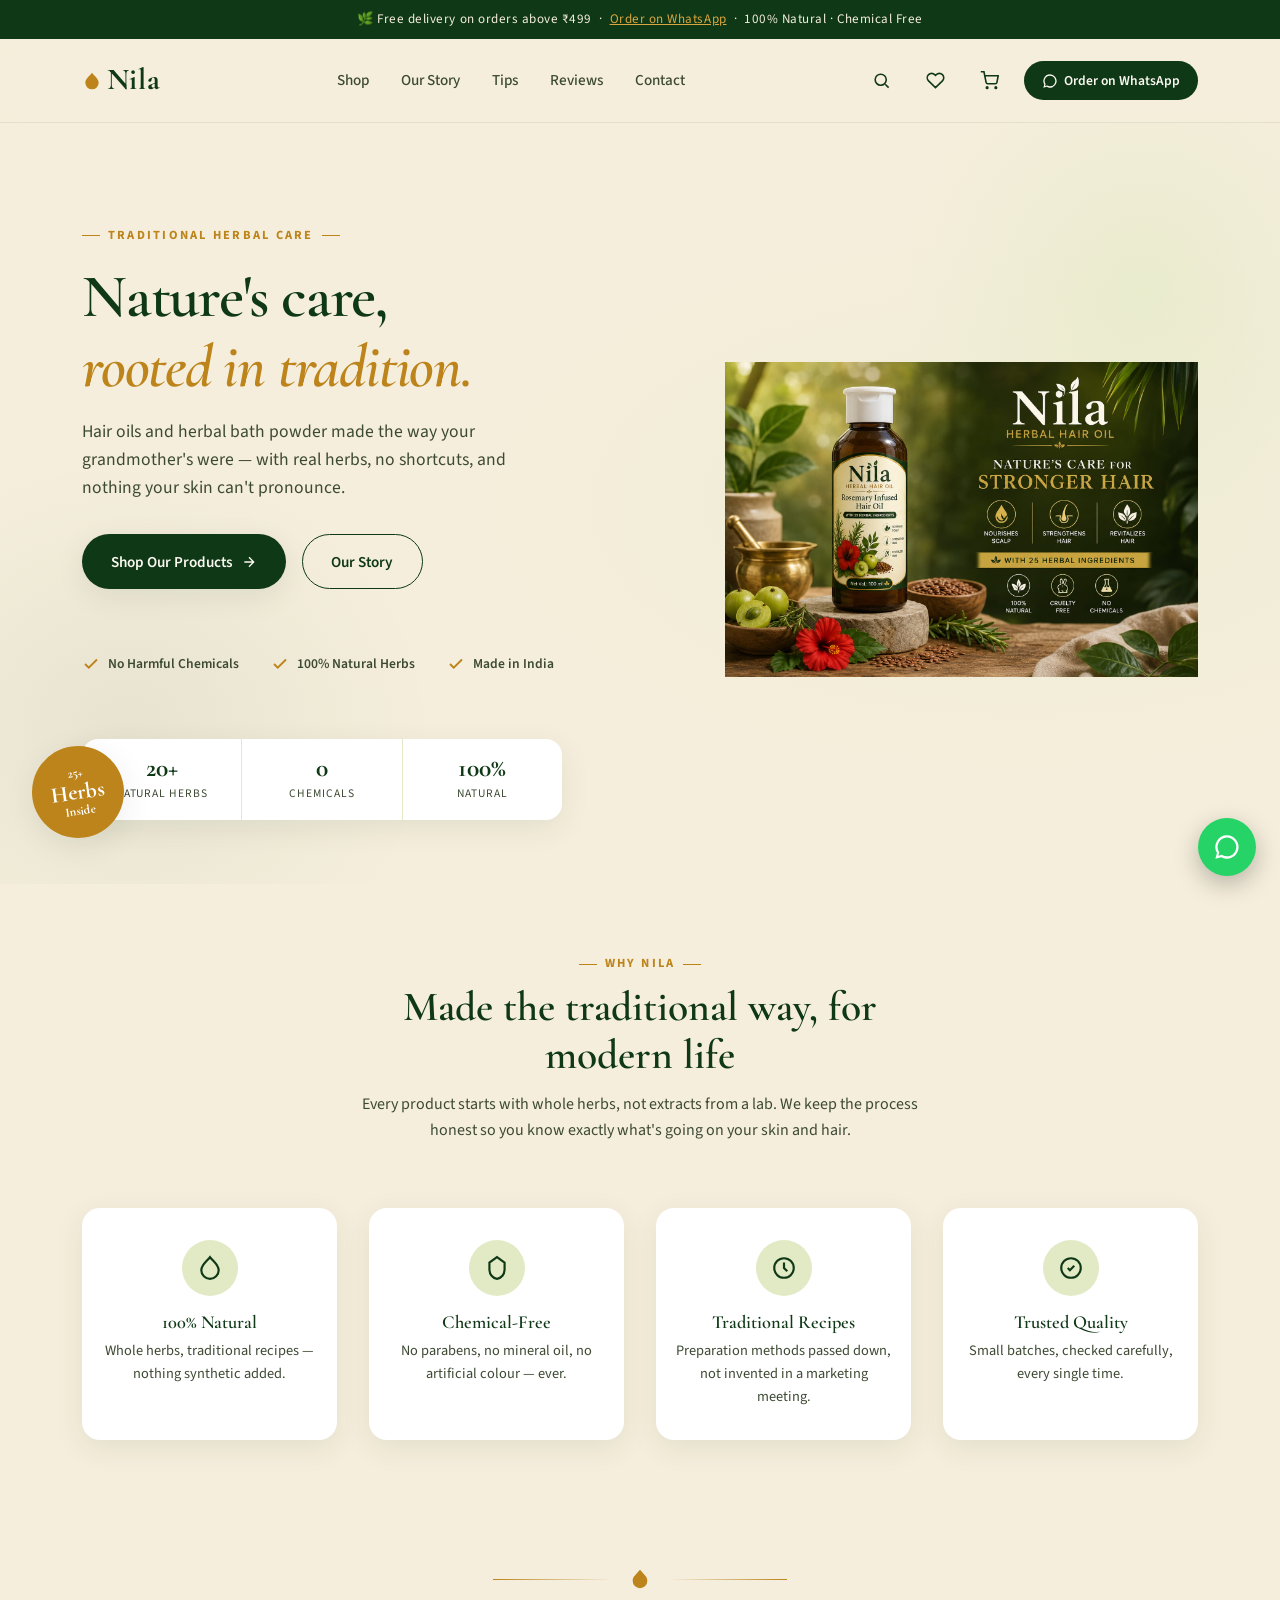
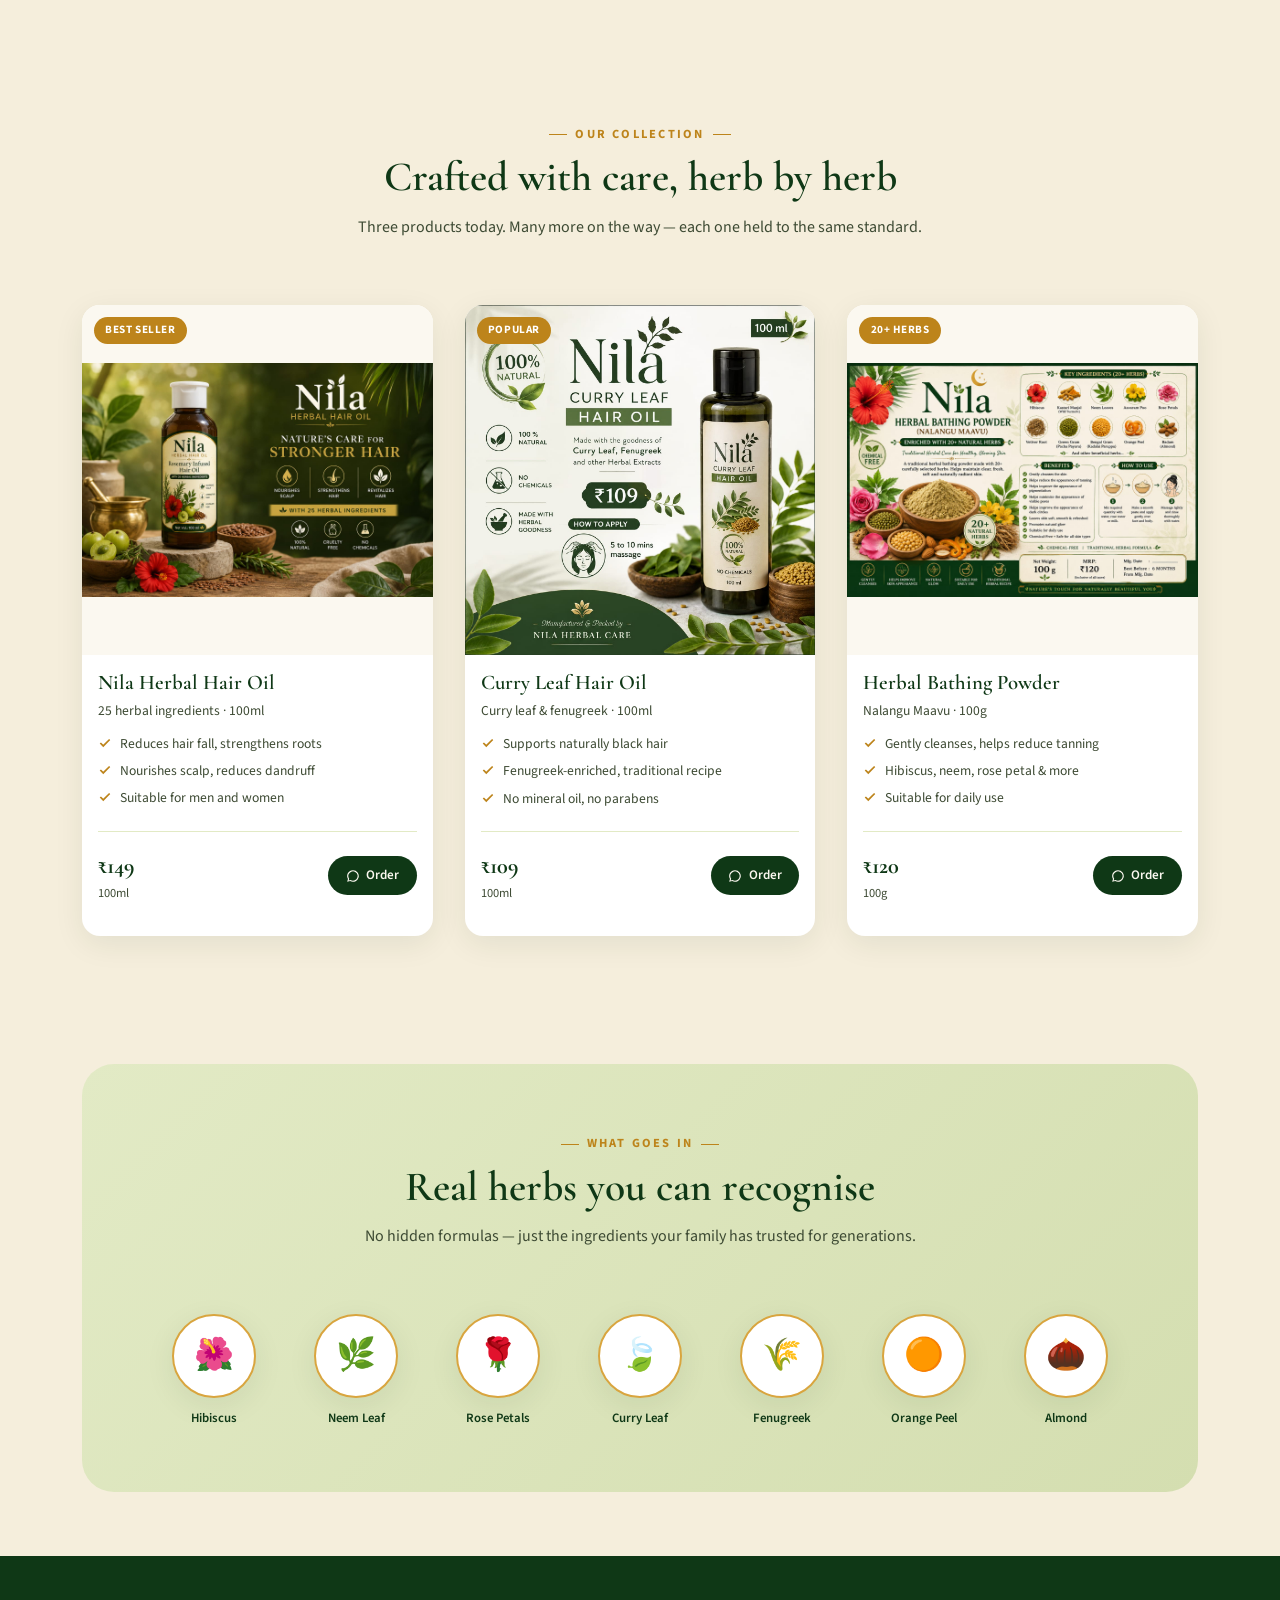
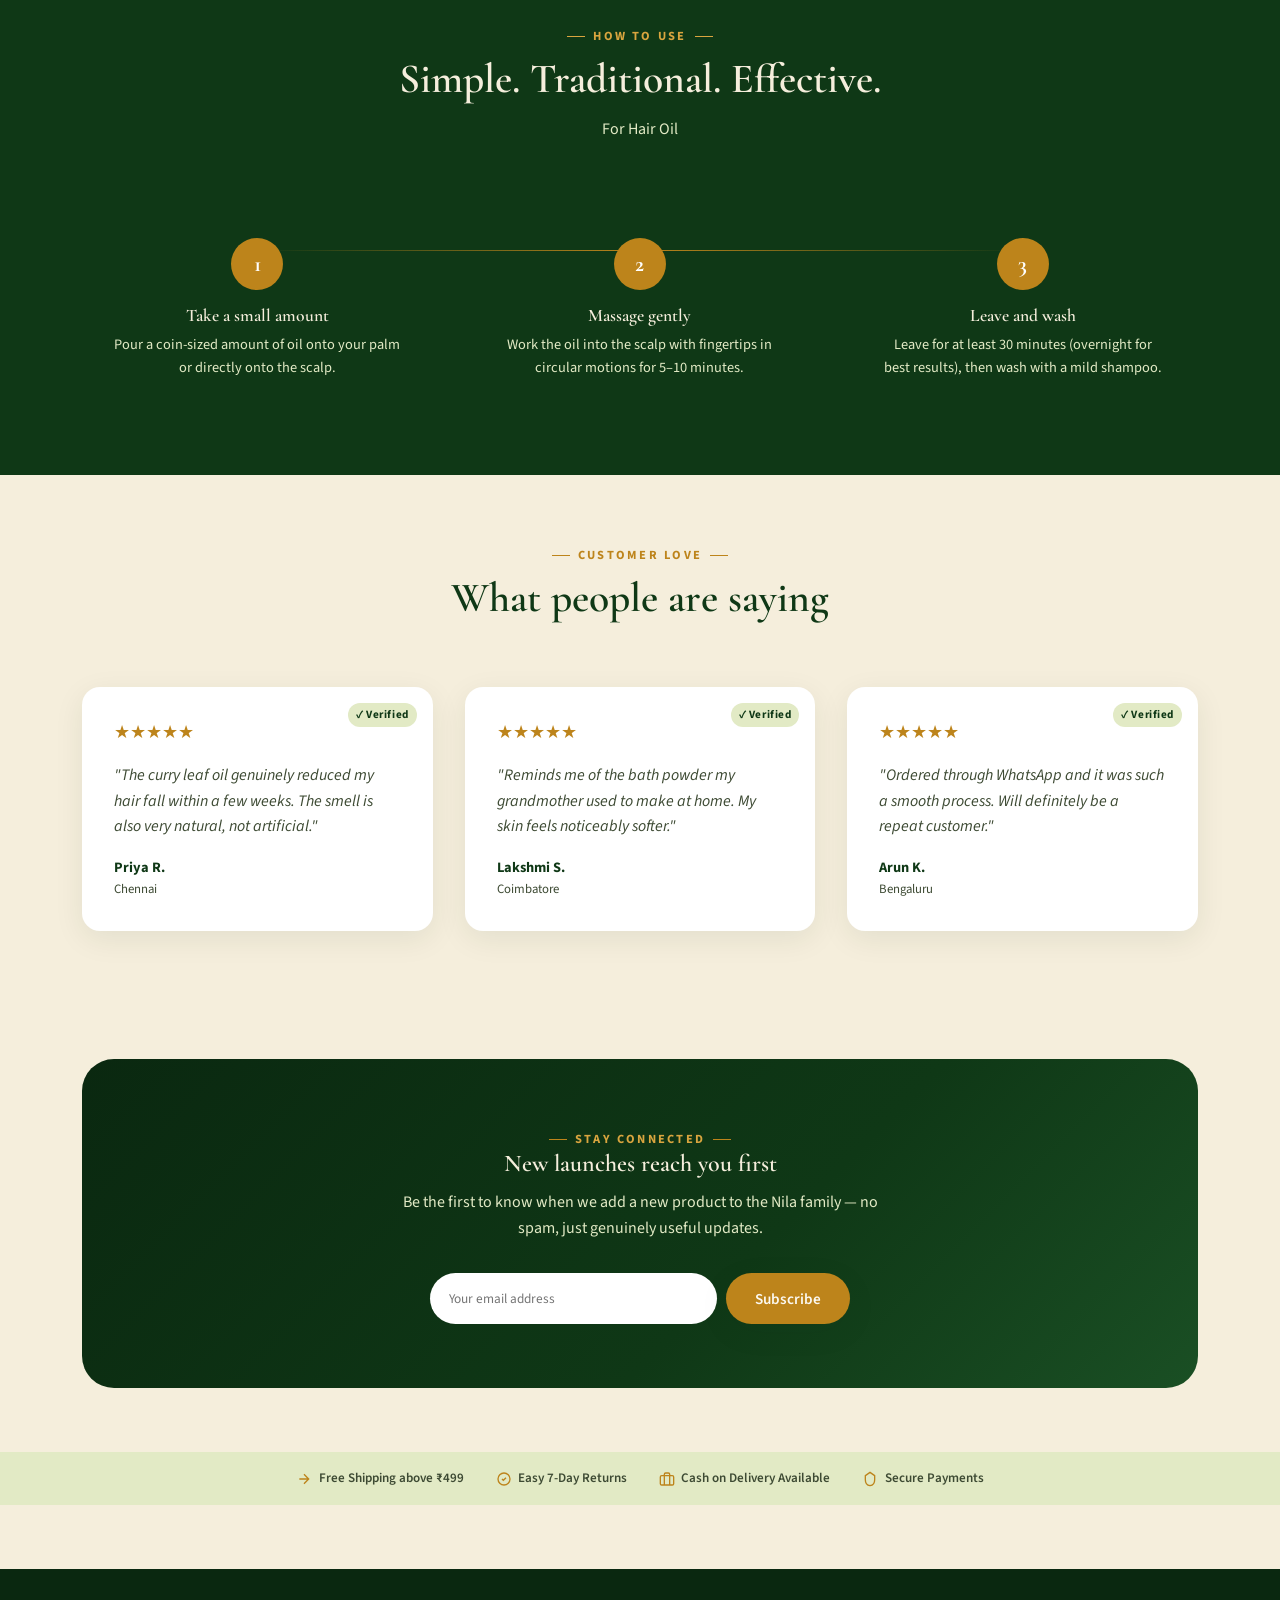
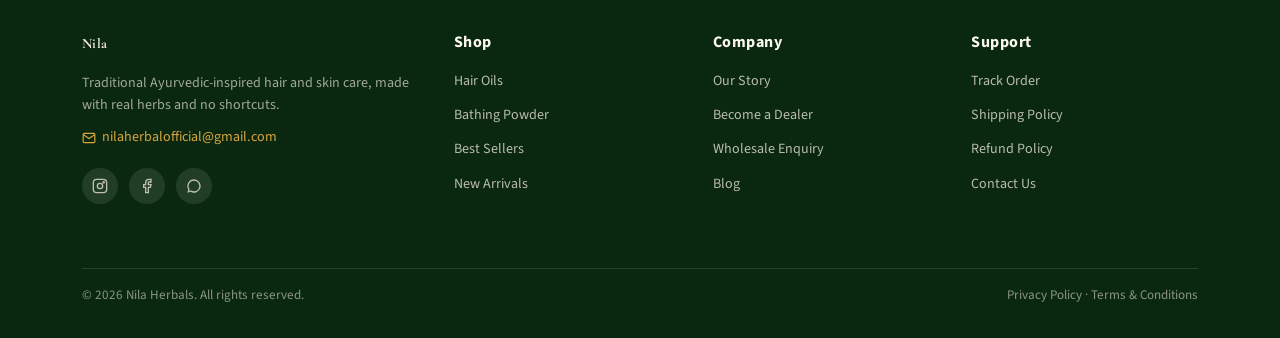
==== commit 3a8d17c4: "Fix product image frame, add click-to-zoom lightbox, move tip badge to top-right, remove placeholder" ====
--- a/index.html
+++ b/index.html
@@ -289,26 +289,9 @@
   </div>
 </section>
 
-<!-- ============ INSTAGRAM STRIP ============ -->
-<section class="instagram-strip">
-  <div class="container">
-    <div class="section-head">
-      <span class="eyebrow">Follow Us</span>
-      <h2><span data-nila="insta-text">@nila_herbal_care_official</span> on Instagram</h2>
-      <p>Tag us in your Nila moments — we'd love to share your story.</p>
-    </div>
-    <div class="insta-grid">
-      <div class="insta-thumb"><img src="assets/images/Hair_Oil.jpeg" alt="Nila Herbal Hair Oil"></div>
-      <div class="insta-thumb"><img src="assets/images/CurryLeaf_HairOil.jpeg" alt="Nila Curry Leaf Oil"></div>
-      <div class="insta-thumb"><img src="assets/images/Bathing_Care.jpeg" alt="Nila Bathing Powder"></div>
-      <div class="insta-thumb"><img src="assets/images/Hair_Oil.jpeg" alt="Nila Hair Care"></div>
-      <div class="insta-thumb"><img src="assets/images/CurryLeaf_HairOil.jpeg" alt="Nila Natural Herbs"></div>
-    </div>
-    <div style="text-align:center; margin-top: var(--space-md);">
-      <a href="#" data-nila="instagram" class="btn btn-outline" target="_blank" rel="noopener">Follow on Instagram</a>
-    </div>
-  </div>
-</section>
+<!-- Instagram strip removed for now — was showing duplicated placeholder product
+     images, not real posts. Add back once you have actual Instagram post
+     screenshots to feature. See note in chat. -->
 
 <!-- ============ TESTIMONIALS ============ -->
 <section id="reviews">
@@ -445,4 +428,4 @@
 <script src="assets/js/config.js"></script>
 <script src="assets/js/main.js"></script>
 </body>
-</html>
+</html>
--- a/assets/css/style.css
+++ b/assets/css/style.css
@@ -379,14 +379,18 @@
   position: relative;
   aspect-ratio: 1 / 1;
   overflow: hidden;
-  background: var(--sage);
+  background: var(--cream-soft);
+  display: flex;
+  align-items: center;
+  justify-content: center;
+  cursor: zoom-in;
 }
 .product-img-wrap img {
   width: 100%; height: 100%;
-  object-fit: cover;
+  object-fit: contain;
   transition: transform 0.4s ease;
 }
-.product-card:hover .product-img-wrap img { transform: scale(1.05); }
+.product-card:hover .product-img-wrap img { transform: scale(1.03); }
 
 .product-tag {
   position: absolute;
@@ -799,3 +803,27 @@
   .stat-item { flex: 1 1 33%; }
   .insta-grid { grid-template-columns: repeat(2, 1fr); }
 }
+
+/* ============ LIGHTBOX (click image to view full size) ============ */
+.lightbox-overlay {
+  position: fixed; inset: 0; z-index: 999;
+  background: rgba(10, 20, 8, 0.88);
+  display: none;
+  align-items: center;
+  justify-content: center;
+  padding: var(--space-md);
+  cursor: zoom-out;
+}
+.lightbox-overlay.active { display: flex; }
+.lightbox-overlay img {
+  max-width: 90vw;
+  max-height: 90vh;
+  object-fit: contain;
+  border-radius: 8px;
+  box-shadow: 0 20px 60px rgba(0,0,0,0.5);
+}
+.lightbox-close {
+  position: absolute; top: 20px; right: 28px;
+  color: var(--cream); font-size: 2.2rem; line-height: 1;
+  cursor: pointer; background: none; border: none;
+}
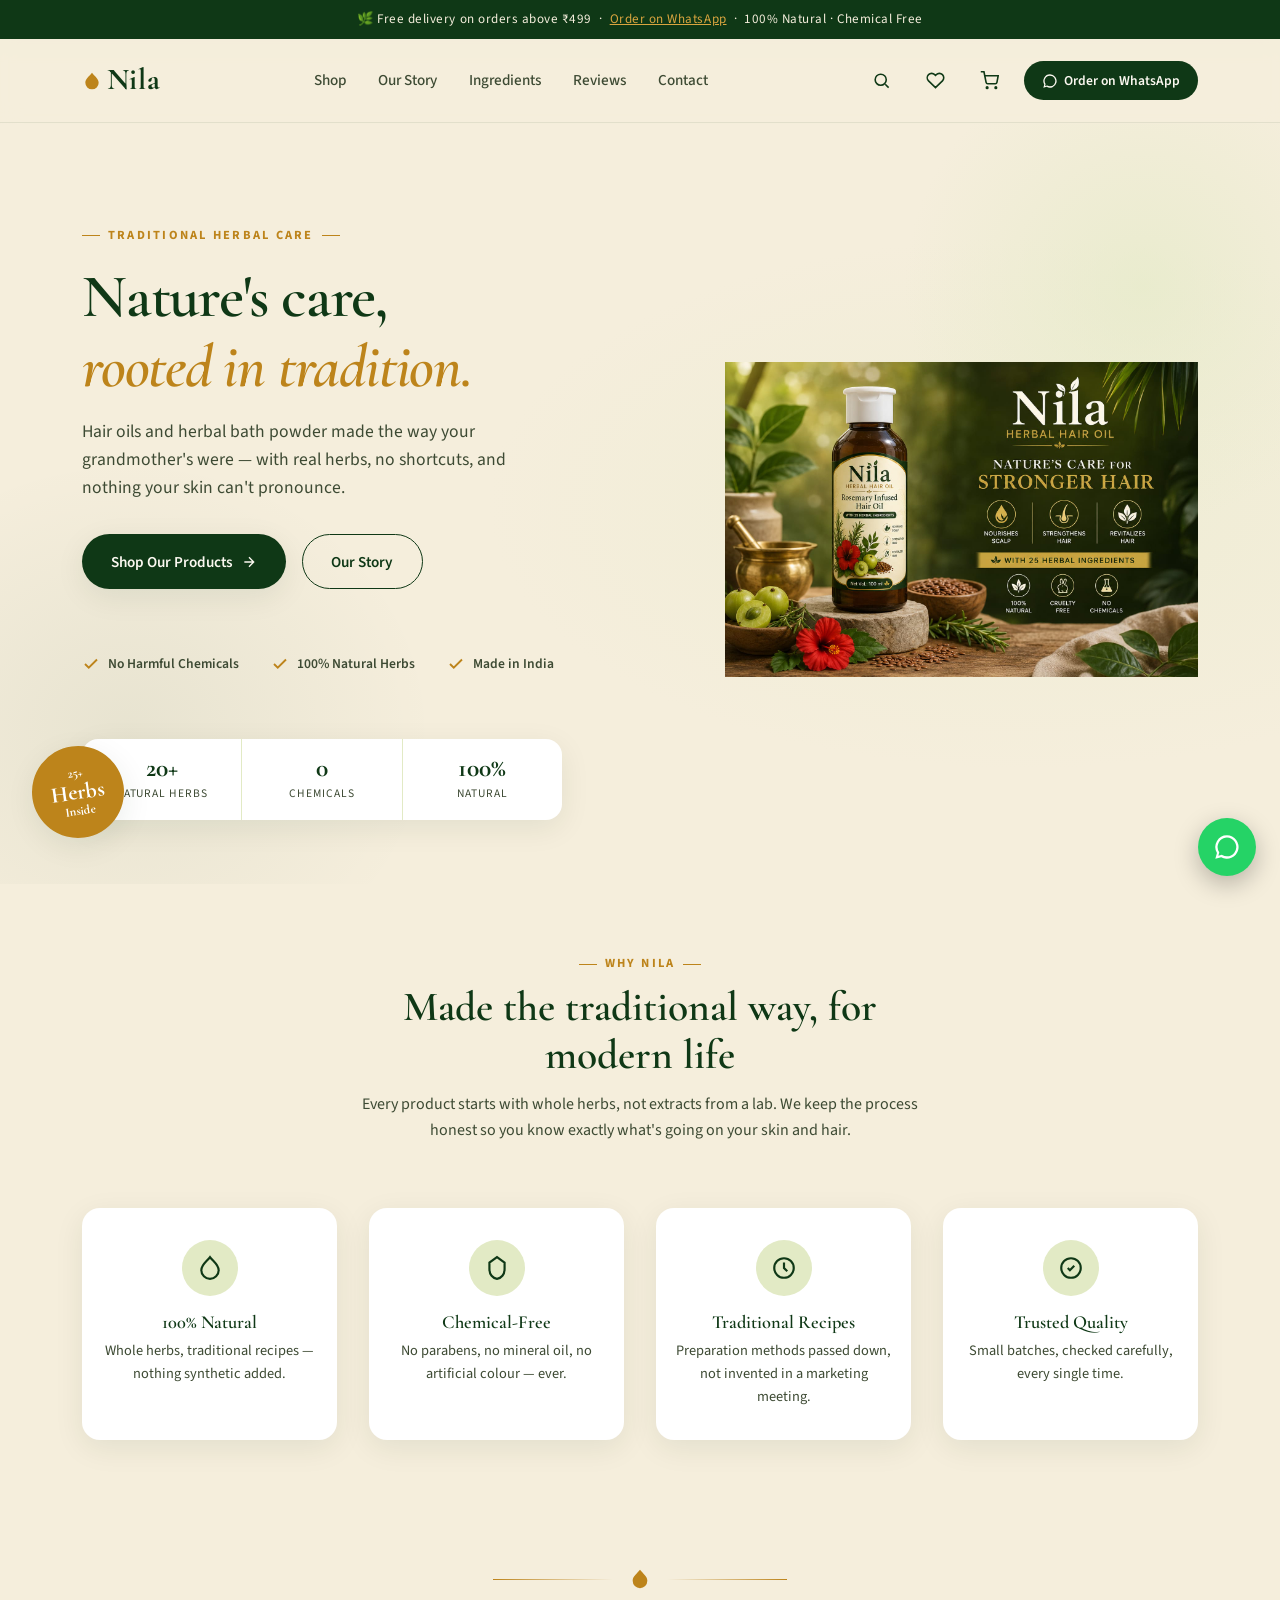
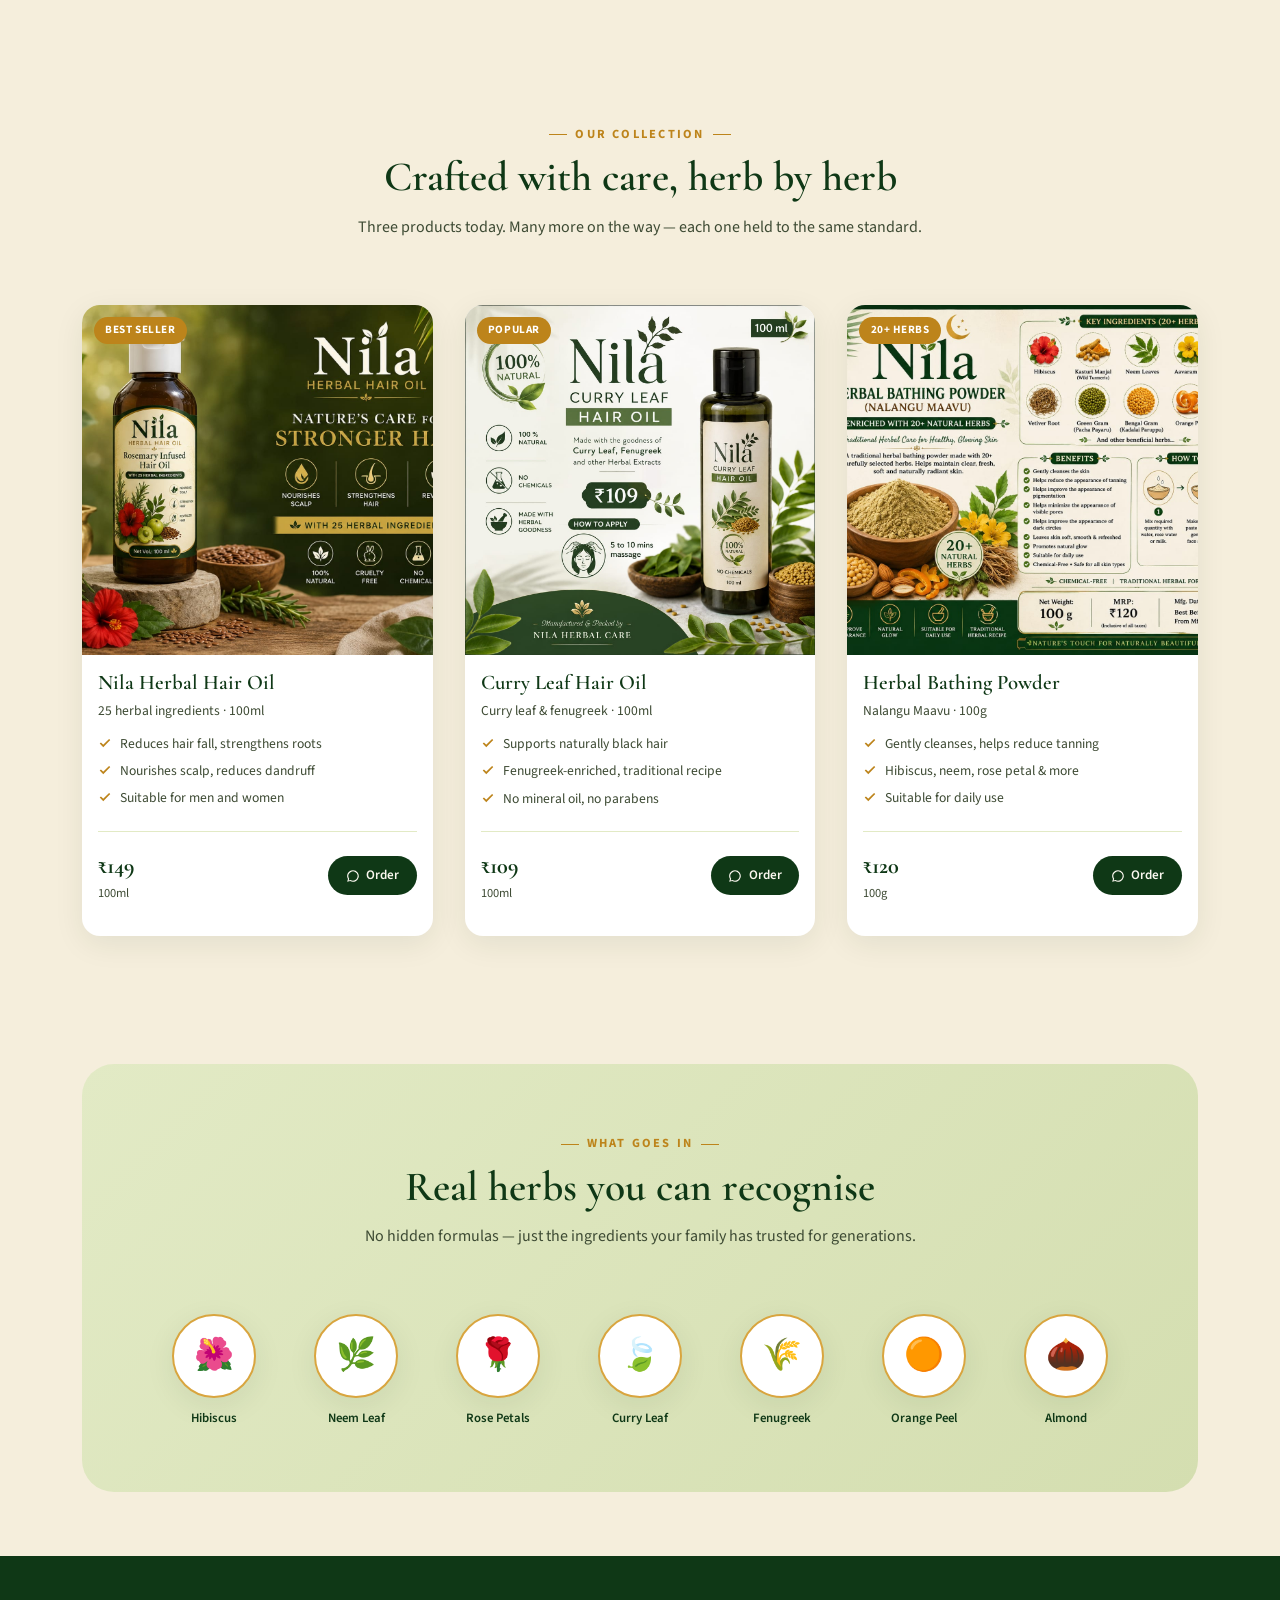
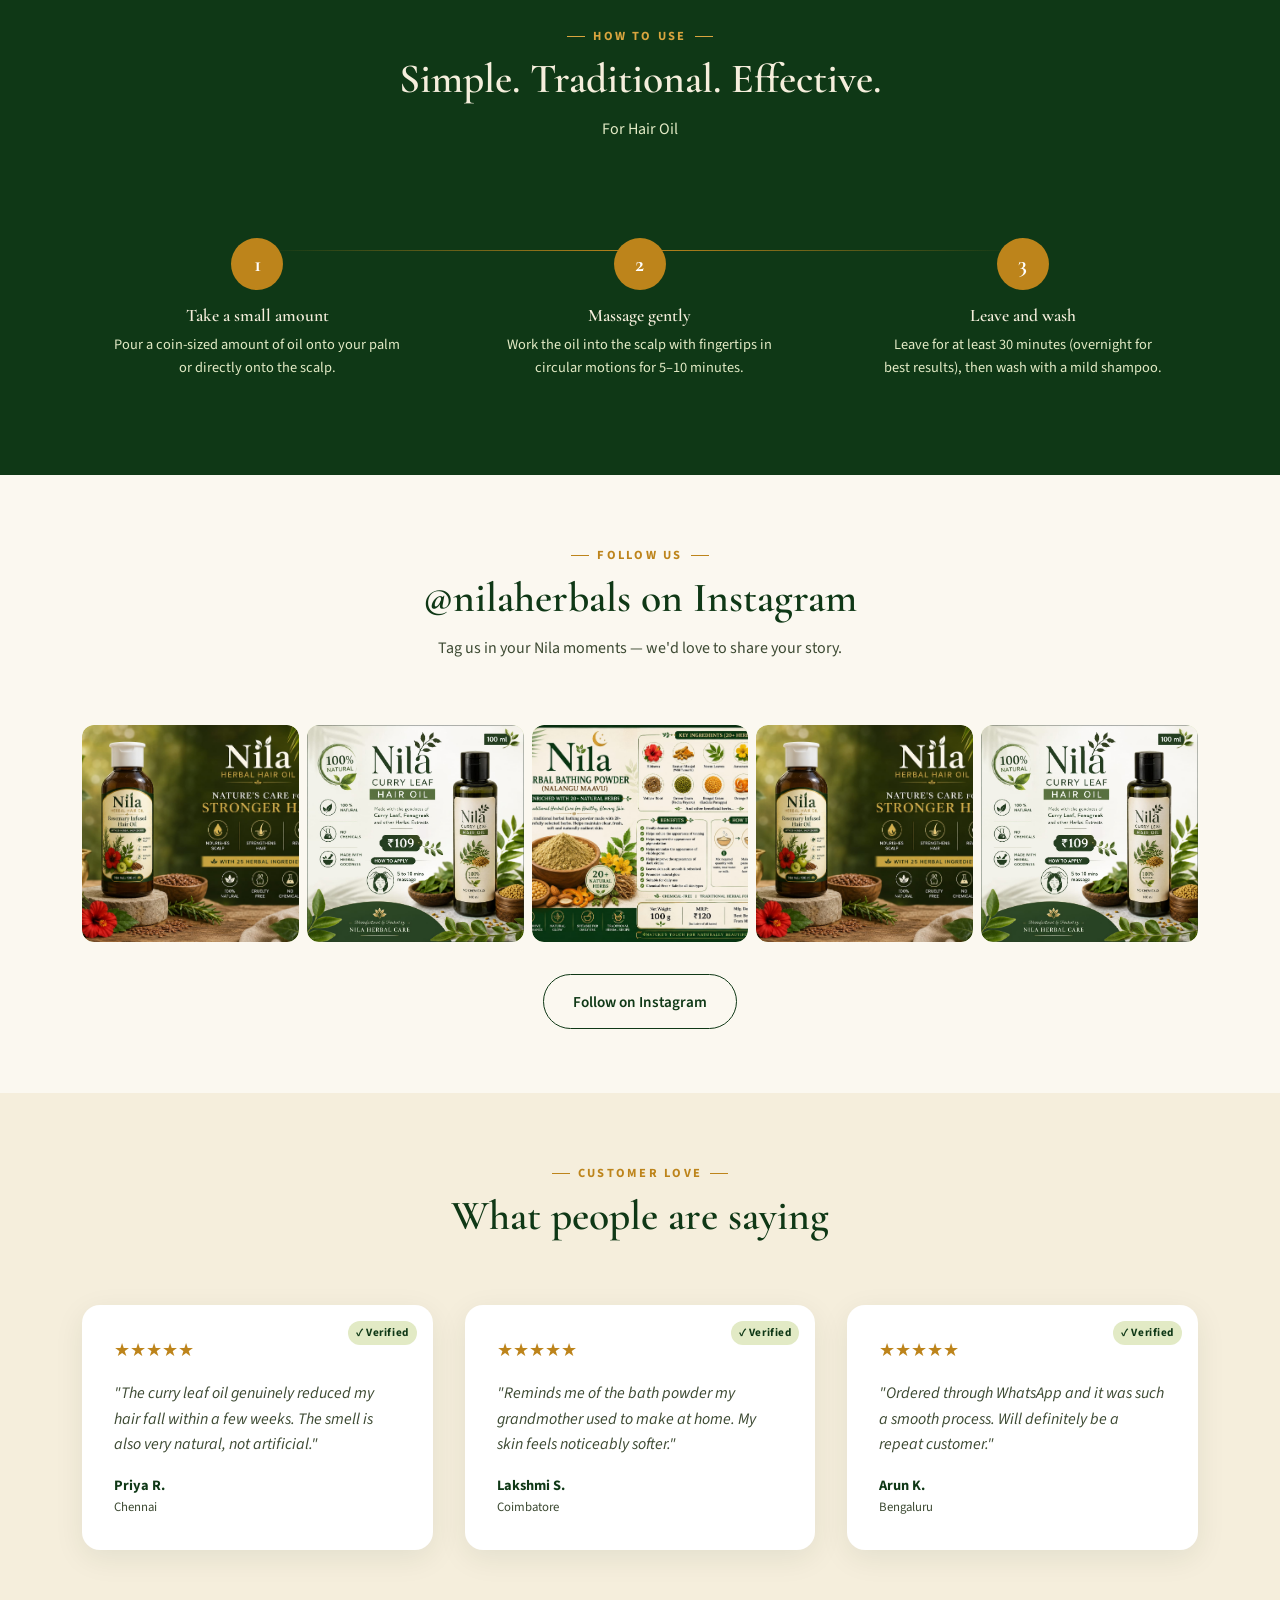
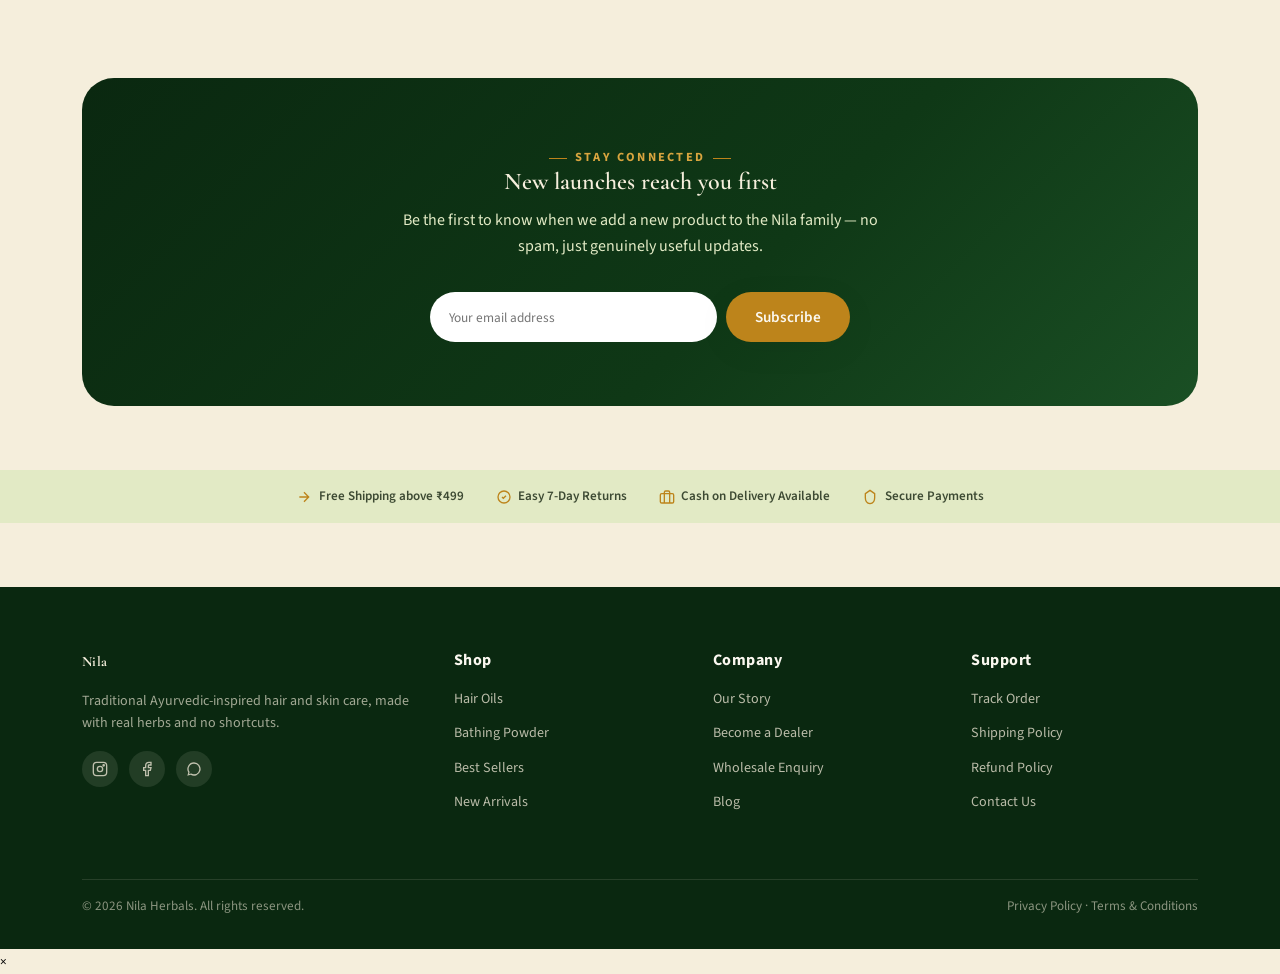
==== commit 26f94d23: "Merge pull request #3 from Jegan-Devops/staging Staging" ====
--- a/index.html
+++ b/index.html
@@ -22,7 +22,7 @@
 
 <!-- Announcement bar -->
 <div class="announce-bar">
-  🌿 Free delivery on orders above ₹499 &nbsp;·&nbsp; <a href="#" data-nila="whatsapp">Order on WhatsApp</a> &nbsp;·&nbsp; 100% Natural · Chemical Free
+  🌿 Free delivery on orders above ₹499 &nbsp;·&nbsp; <a href="https://wa.me/917904833225">Order on WhatsApp</a> &nbsp;·&nbsp; 100% Natural · Chemical Free
 </div>
 
 <!-- ============ HEADER ============ -->
@@ -35,9 +35,9 @@
     <nav class="nav-links">
       <a href="#products">Shop</a>
       <a href="#why">Our Story</a>
-      <a href="tips.html">Tips</a>
+      <a href="#ingredients">Ingredients</a>
       <a href="#reviews">Reviews</a>
-      <a href="contact.html">Contact</a>
+      <a href="#footer">Contact</a>
     </nav>
     <div class="nav-actions">
       <a href="#" class="icon-btn" aria-label="Search">
@@ -49,7 +49,7 @@
       <a href="#" class="icon-btn" aria-label="Cart">
         <svg viewBox="0 0 24 24" fill="none" stroke="currentColor" stroke-width="2"><circle cx="9" cy="21" r="1"/><circle cx="20" cy="21" r="1"/><path d="M1 1h4l2.7 13.4a2 2 0 0 0 2 1.6h9.7a2 2 0 0 0 2-1.6L23 6H6"/></svg>
       </a>
-      <a href="#" data-nila="whatsapp" class="btn-whatsapp-nav" target="_blank" rel="noopener">
+      <a href="https://wa.me/917904833225?text=Hi%20Nila%20Herbals%2C%20I%27d%20like%20to%20know%20more%20about%20your%20products" class="btn-whatsapp-nav" target="_blank" rel="noopener">
         <svg viewBox="0 0 24 24" fill="currentColor"><path d="M12 2a10 10 0 0 0-8.6 15.1L2 22l5-1.3A10 10 0 1 0 12 2zm0 18a8 8 0 0 1-4.1-1.1l-.3-.2-3 .8.8-2.9-.2-.3A8 8 0 1 1 12 20z"/></svg>
         Order on WhatsApp
       </a>
@@ -183,7 +183,7 @@
           </ul>
           <div class="product-footer">
             <span class="product-price">₹149<span class="size">100ml</span></span>
-            <a href="#" data-nila="whatsapp" data-msg="Hi, I'd like to order Nila Herbal Hair Oil (100ml)" class="btn-small" target="_blank" rel="noopener">
+            <a href="https://wa.me/917904833225?text=Hi%2C%20I%27d%20like%20to%20order%20Nila%20Herbal%20Hair%20Oil%20(100ml)" class="btn-small" target="_blank" rel="noopener">
               <svg viewBox="0 0 24 24" fill="currentColor"><path d="M12 2a10 10 0 0 0-8.6 15.1L2 22l5-1.3A10 10 0 1 0 12 2zm0 18a8 8 0 0 1-4.1-1.1l-.3-.2-3 .8.8-2.9-.2-.3A8 8 0 1 1 12 20z"/></svg>
               Order
             </a>
@@ -206,7 +206,7 @@
           </ul>
           <div class="product-footer">
             <span class="product-price">₹109<span class="size">100ml</span></span>
-            <a href="#" data-nila="whatsapp" data-msg="Hi, I'd like to order Nila Curry Leaf Hair Oil (100ml)" class="btn-small" target="_blank" rel="noopener">
+            <a href="https://wa.me/917904833225?text=Hi%2C%20I%27d%20like%20to%20order%20Nila%20Curry%20Leaf%20Hair%20Oil%20(100ml)" class="btn-small" target="_blank" rel="noopener">
               <svg viewBox="0 0 24 24" fill="currentColor"><path d="M12 2a10 10 0 0 0-8.6 15.1L2 22l5-1.3A10 10 0 1 0 12 2zm0 18a8 8 0 0 1-4.1-1.1l-.3-.2-3 .8.8-2.9-.2-.3A8 8 0 1 1 12 20z"/></svg>
               Order
             </a>
@@ -229,7 +229,7 @@
           </ul>
           <div class="product-footer">
             <span class="product-price">₹120<span class="size">100g</span></span>
-            <a href="#" data-nila="whatsapp" data-msg="Hi, I'd like to order Nila Herbal Bathing Powder (100g)" class="btn-small" target="_blank" rel="noopener">
+            <a href="https://wa.me/917904833225?text=Hi%2C%20I%27d%20like%20to%20order%20Nila%20Herbal%20Bathing%20Powder%20(100g)" class="btn-small" target="_blank" rel="noopener">
               <svg viewBox="0 0 24 24" fill="currentColor"><path d="M12 2a10 10 0 0 0-8.6 15.1L2 22l5-1.3A10 10 0 1 0 12 2zm0 18a8 8 0 0 1-4.1-1.1l-.3-.2-3 .8.8-2.9-.2-.3A8 8 0 1 1 12 20z"/></svg>
               Order
             </a>
@@ -289,9 +289,26 @@
   </div>
 </section>
 
-<!-- Instagram strip removed for now — was showing duplicated placeholder product
-     images, not real posts. Add back once you have actual Instagram post
-     screenshots to feature. See note in chat. -->
+<!-- ============ INSTAGRAM STRIP ============ -->
+<section class="instagram-strip">
+  <div class="container">
+    <div class="section-head">
+      <span class="eyebrow">Follow Us</span>
+      <h2>@nilaherbals on Instagram</h2>
+      <p>Tag us in your Nila moments — we'd love to share your story.</p>
+    </div>
+    <div class="insta-grid">
+      <div class="insta-thumb"><img src="assets/images/Hair_Oil.jpeg" alt="Nila Herbal Hair Oil"></div>
+      <div class="insta-thumb"><img src="assets/images/CurryLeaf_HairOil.jpeg" alt="Nila Curry Leaf Oil"></div>
+      <div class="insta-thumb"><img src="assets/images/Bathing_Care.jpeg" alt="Nila Bathing Powder"></div>
+      <div class="insta-thumb"><img src="assets/images/Hair_Oil.jpeg" alt="Nila Hair Care"></div>
+      <div class="insta-thumb"><img src="assets/images/CurryLeaf_HairOil.jpeg" alt="Nila Natural Herbs"></div>
+    </div>
+    <div style="text-align:center; margin-top: var(--space-md);">
+      <a href="https://instagram.com/nila_herbal_care_official" class="btn btn-outline" target="_blank" rel="noopener">Follow on Instagram</a>
+    </div>
+  </div>
+</section>
 
 <!-- ============ TESTIMONIALS ============ -->
 <section id="reviews">
@@ -373,16 +390,13 @@
       <div class="footer-col">
         <a href="#" class="logo">Nila</a>
         <p>Traditional Ayurvedic-inspired hair and skin care, made with real herbs and no shortcuts.</p>
-        <p style="margin-top:0.6rem;">
-          <a href="#" data-nila="email" style="color: var(--gold-light); display:inline-flex; align-items:center; gap:0.4rem;">
-            <svg width="14" height="14" viewBox="0 0 24 24" fill="none" stroke="currentColor" stroke-width="2"><rect x="2" y="4" width="20" height="16" rx="2"/><path d="M22 6l-10 7L2 6"/></svg>
-            <span data-nila="email-text">nilaherbalofficial@gmail.com</span>
-          </a>
-        </p>
         <div class="footer-social">
-          <a href="#" data-nila="instagram" target="_blank" rel="noopener" aria-label="Instagram"><svg viewBox="0 0 24 24" fill="none" stroke="currentColor" stroke-width="2"><rect x="2" y="2" width="20" height="20" rx="5"/><circle cx="12" cy="12" r="4"/><circle cx="17.5" cy="6.5" r="1"/></svg></a>
-          <a href="#" data-nila="facebook" target="_blank" rel="noopener" aria-label="Facebook"><svg viewBox="0 0 24 24" fill="none" stroke="currentColor" stroke-width="2"><path d="M18 2h-3a5 5 0 0 0-5 5v3H7v4h3v8h4v-8h3l1-4h-4V7a1 1 0 0 1 1-1h3z"/></svg></a>
-          <a href="#" data-nila="whatsapp" target="_blank" rel="noopener" aria-label="WhatsApp"><svg viewBox="0 0 24 24" fill="currentColor"><path d="M12 2a10 10 0 0 0-8.6 15.1L2 22l5-1.3A10 10 0 1 0 12 2zm0 18a8 8 0 0 1-4.1-1.1l-.3-.2-3 .8.8-2.9-.2-.3A8 8 0 1 1 12 20z"/></svg></a>
+          <!-- REPLACE: change YOUR_INSTAGRAM_HANDLE to your actual Instagram username -->
+          <a href="https://instagram.com/nila_herbal_care_official" target="_blank" rel="noopener" aria-label="Instagram"><svg viewBox="0 0 24 24" fill="none" stroke="currentColor" stroke-width="2"><rect x="2" y="2" width="20" height="20" rx="5"/><circle cx="12" cy="12" r="4"/><circle cx="17.5" cy="6.5" r="1"/></svg></a>
+          <!-- REPLACE: change YOUR_FACEBOOK_PAGE to your Facebook page name -->
+          <a href="https://facebook.com/YOUR_FACEBOOK_PAGE" target="_blank" rel="noopener" aria-label="Facebook"><svg viewBox="0 0 24 24" fill="none" stroke="currentColor" stroke-width="2"><path d="M18 2h-3a5 5 0 0 0-5 5v3H7v4h3v8h4v-8h3l1-4h-4V7a1 1 0 0 1 1-1h3z"/></svg></a>
+          <!-- REPLACE: change 917904833225 to your WhatsApp number with country code, no + or spaces -->
+          <a href="https://wa.me/917904833225" target="_blank" rel="noopener" aria-label="WhatsApp"><svg viewBox="0 0 24 24" fill="currentColor"><path d="M12 2a10 10 0 0 0-8.6 15.1L2 22l5-1.3A10 10 0 1 0 12 2zm0 18a8 8 0 0 1-4.1-1.1l-.3-.2-3 .8.8-2.9-.2-.3A8 8 0 1 1 12 20z"/></svg></a>
         </div>
       </div>
       <div class="footer-col">
@@ -409,7 +423,7 @@
           <li><a href="#">Track Order</a></li>
           <li><a href="#">Shipping Policy</a></li>
           <li><a href="#">Refund Policy</a></li>
-          <li><a href="contact.html">Contact Us</a></li>
+          <li><a href="#">Contact Us</a></li>
         </ul>
       </div>
     </div>
@@ -420,12 +434,11 @@
   </div>
 </footer>
 
-<!-- WhatsApp floating button — pulls number from config.js -->
-<a href="#" data-nila="whatsapp" class="whatsapp-float" target="_blank" rel="noopener" aria-label="Chat on WhatsApp">
+<!-- WhatsApp floating button — REPLACE 917904833225 with your number -->
+<a href="https://wa.me/917904833225?text=Hi%20Nila%20Herbals%2C%20I%27d%20like%20to%20know%20more%20about%20your%20products" class="whatsapp-float" target="_blank" rel="noopener" aria-label="Chat on WhatsApp">
   <svg viewBox="0 0 24 24" fill="currentColor"><path d="M12 2a10 10 0 0 0-8.6 15.1L2 22l5-1.3A10 10 0 1 0 12 2zm0 18a8 8 0 0 1-4.1-1.1l-.3-.2-3 .8.8-2.9-.2-.3A8 8 0 1 1 12 20z"/></svg>
 </a>
 
-<script src="assets/js/config.js"></script>
 <script src="assets/js/main.js"></script>
 </body>
-</html>+</html>
--- a/assets/css/style.css
+++ b/assets/css/style.css
@@ -379,18 +379,14 @@
   position: relative;
   aspect-ratio: 1 / 1;
   overflow: hidden;
-  background: var(--cream-soft);
-  display: flex;
-  align-items: center;
-  justify-content: center;
-  cursor: zoom-in;
+  background: var(--sage);
 }
 .product-img-wrap img {
   width: 100%; height: 100%;
-  object-fit: contain;
+  object-fit: cover;
   transition: transform 0.4s ease;
 }
-.product-card:hover .product-img-wrap img { transform: scale(1.03); }
+.product-card:hover .product-img-wrap img { transform: scale(1.05); }
 
 .product-tag {
   position: absolute;
@@ -803,27 +799,3 @@
   .stat-item { flex: 1 1 33%; }
   .insta-grid { grid-template-columns: repeat(2, 1fr); }
 }
-
-/* ============ LIGHTBOX (click image to view full size) ============ */
-.lightbox-overlay {
-  position: fixed; inset: 0; z-index: 999;
-  background: rgba(10, 20, 8, 0.88);
-  display: none;
-  align-items: center;
-  justify-content: center;
-  padding: var(--space-md);
-  cursor: zoom-out;
-}
-.lightbox-overlay.active { display: flex; }
-.lightbox-overlay img {
-  max-width: 90vw;
-  max-height: 90vh;
-  object-fit: contain;
-  border-radius: 8px;
-  box-shadow: 0 20px 60px rgba(0,0,0,0.5);
-}
-.lightbox-close {
-  position: absolute; top: 20px; right: 28px;
-  color: var(--cream); font-size: 2.2rem; line-height: 1;
-  cursor: pointer; background: none; border: none;
-}
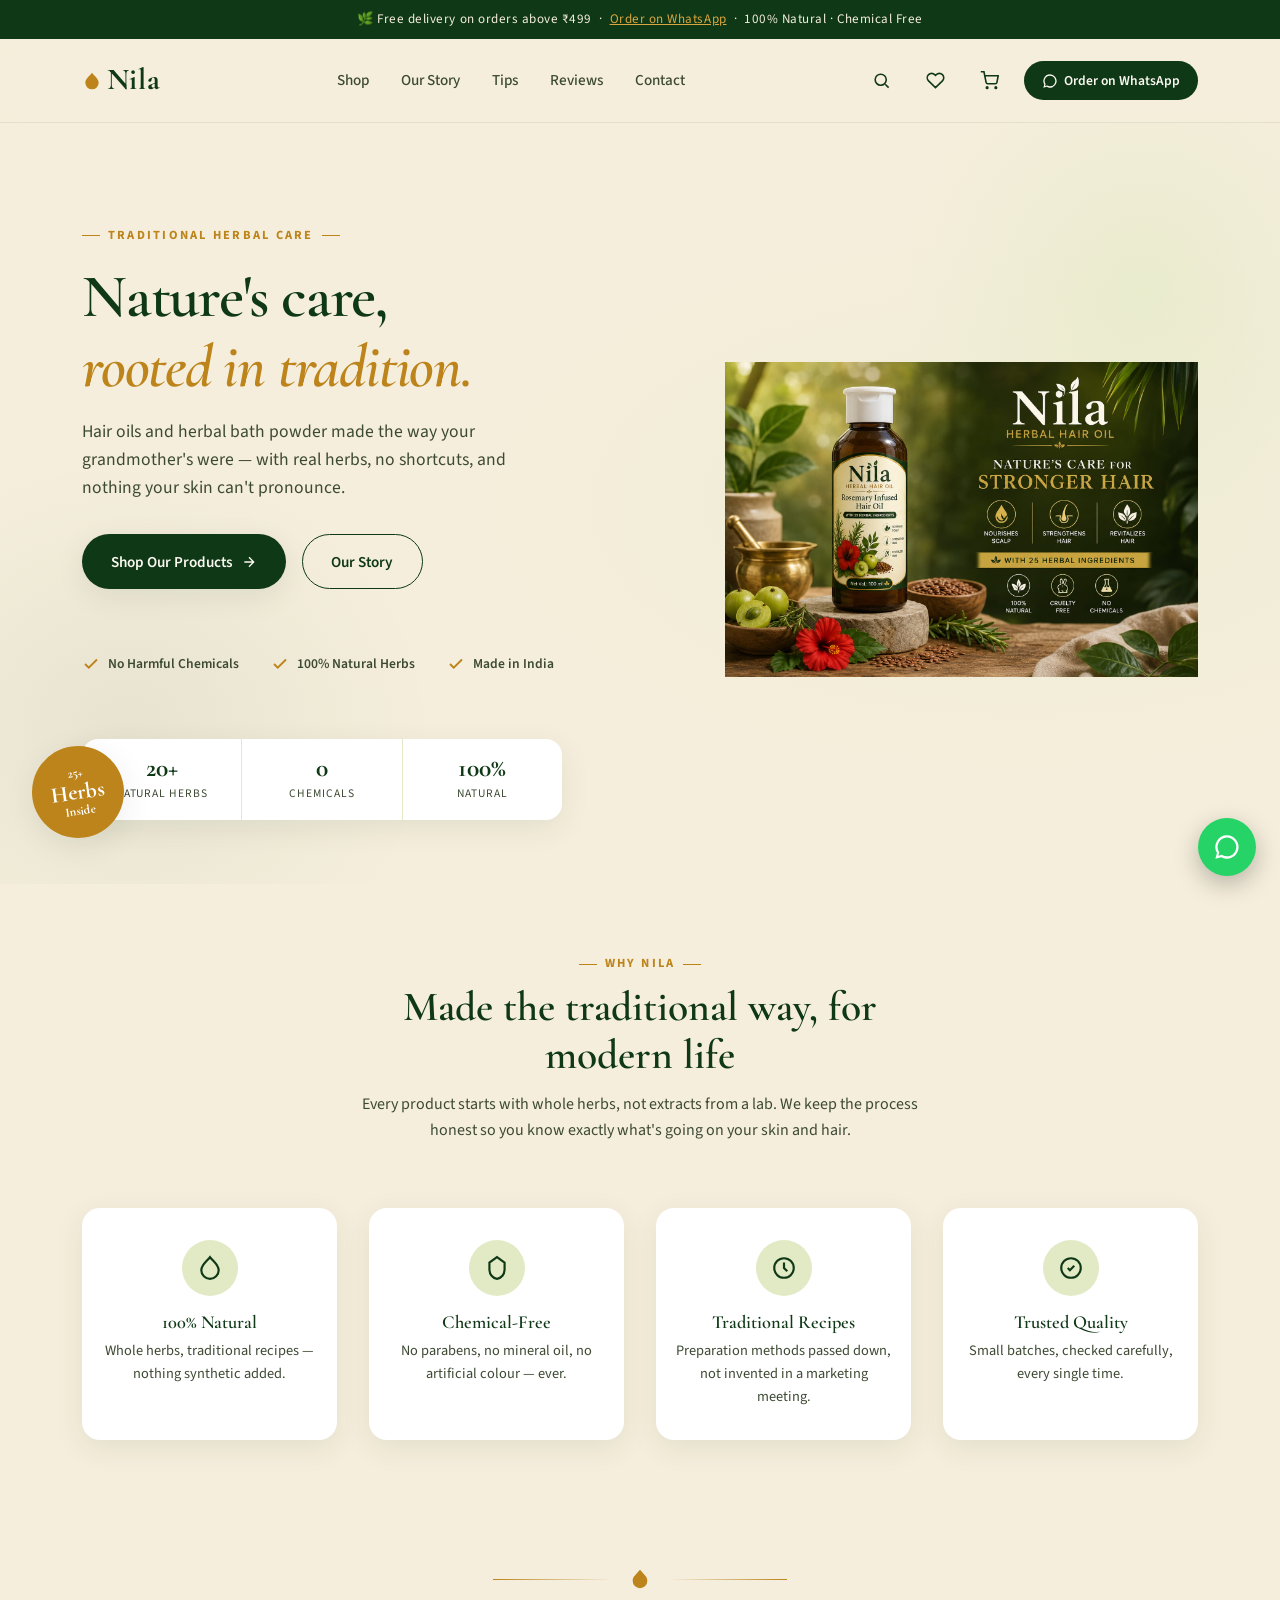
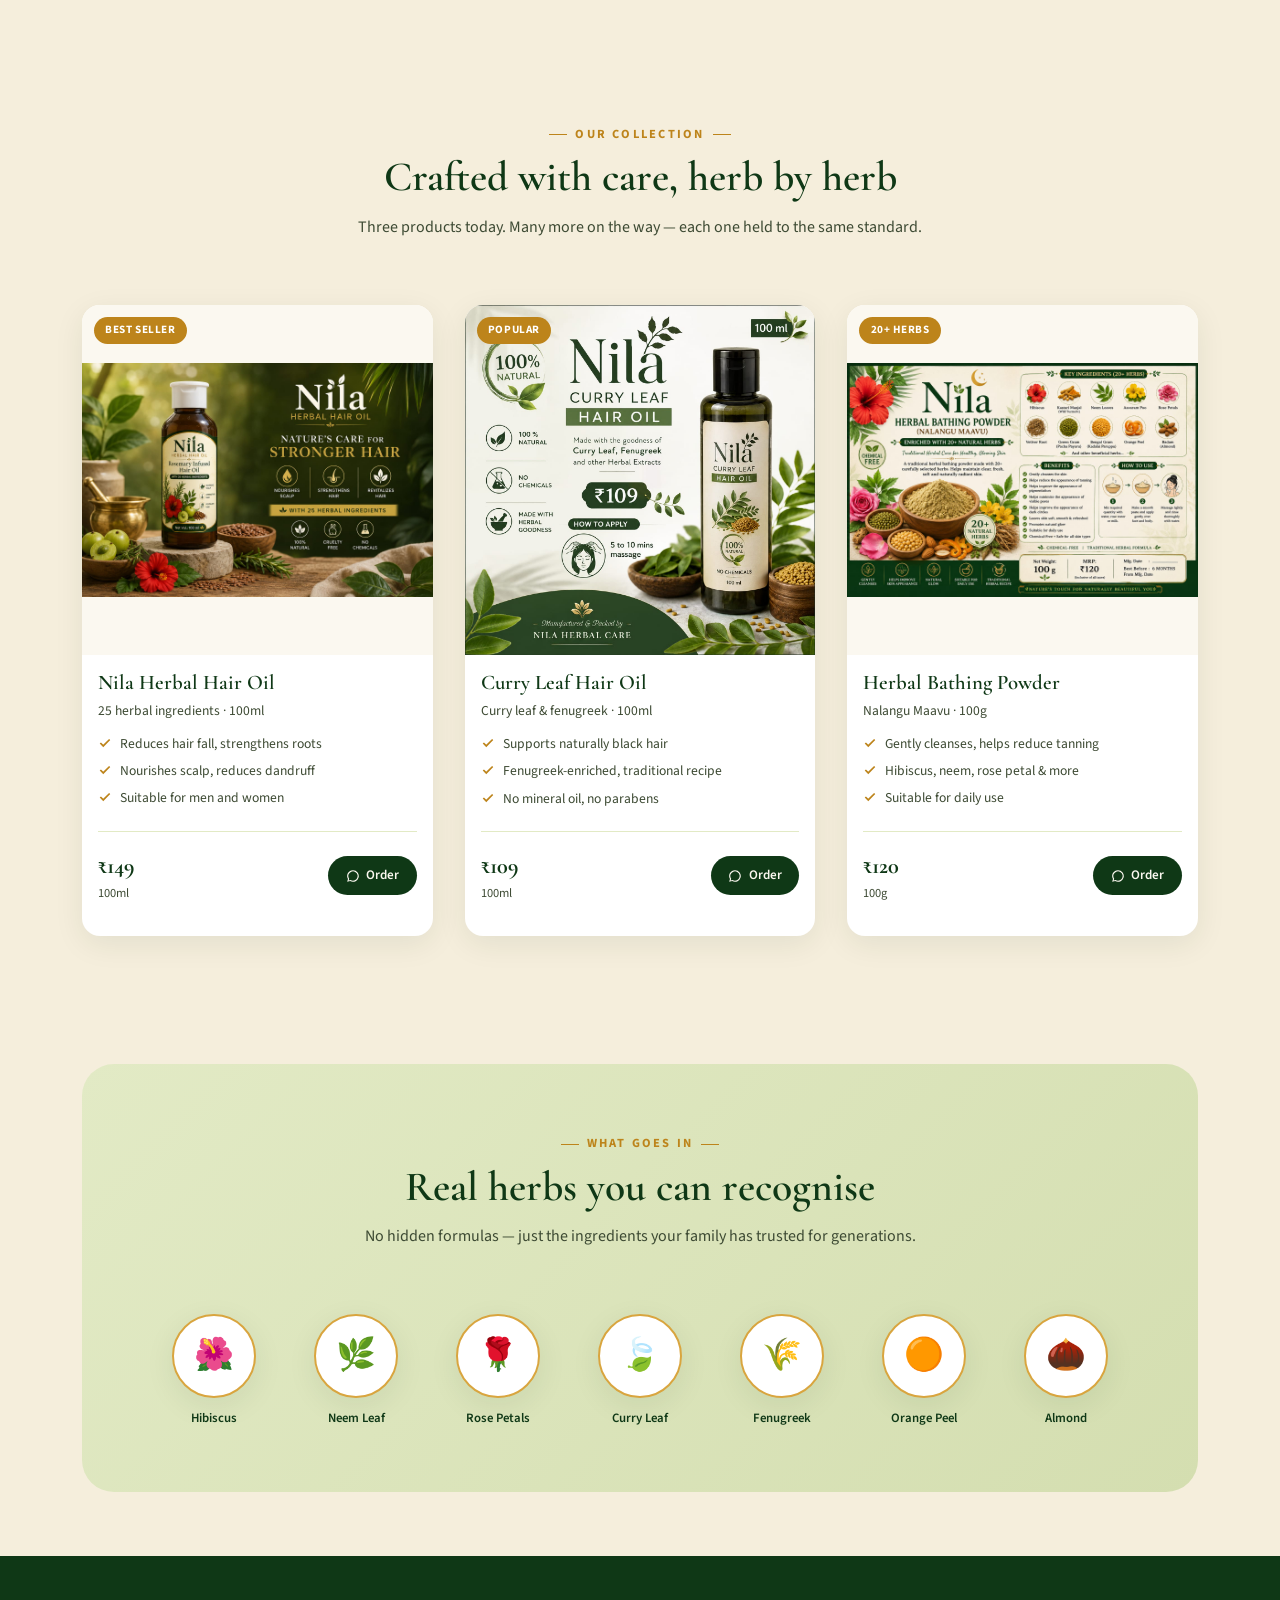
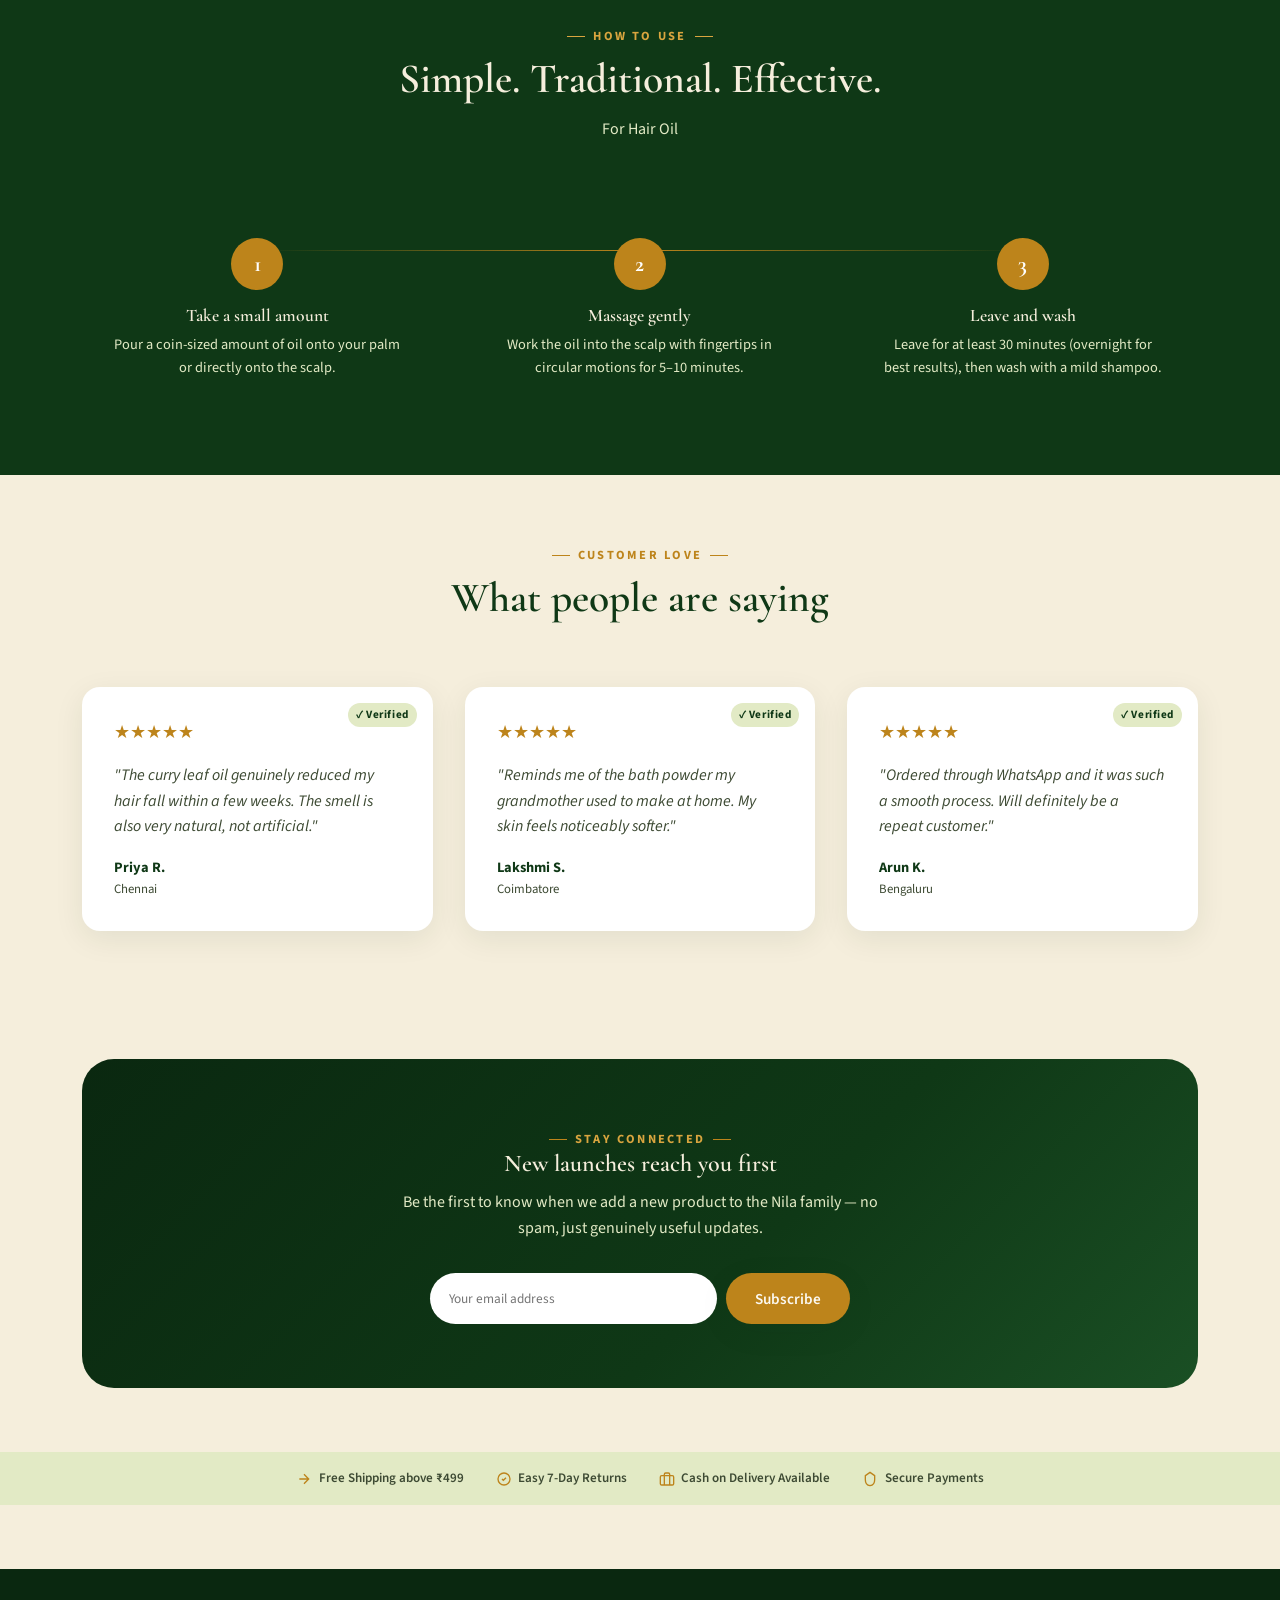
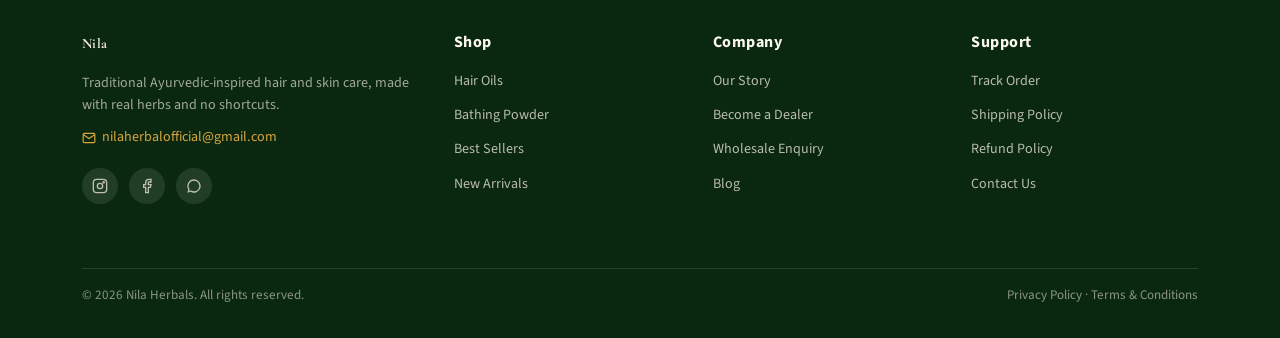
==== commit d6436e02: "Merge pull request #4 from Jegan-Devops/dev Dev" ====
--- a/index.html
+++ b/index.html
@@ -22,7 +22,7 @@
 
 <!-- Announcement bar -->
 <div class="announce-bar">
-  🌿 Free delivery on orders above ₹499 &nbsp;·&nbsp; <a href="https://wa.me/917904833225">Order on WhatsApp</a> &nbsp;·&nbsp; 100% Natural · Chemical Free
+  🌿 Free delivery on orders above ₹499 &nbsp;·&nbsp; <a href="#" data-nila="whatsapp">Order on WhatsApp</a> &nbsp;·&nbsp; 100% Natural · Chemical Free
 </div>
 
 <!-- ============ HEADER ============ -->
@@ -35,9 +35,9 @@
     <nav class="nav-links">
       <a href="#products">Shop</a>
       <a href="#why">Our Story</a>
-      <a href="#ingredients">Ingredients</a>
+      <a href="tips.html">Tips</a>
       <a href="#reviews">Reviews</a>
-      <a href="#footer">Contact</a>
+      <a href="contact.html">Contact</a>
     </nav>
     <div class="nav-actions">
       <a href="#" class="icon-btn" aria-label="Search">
@@ -49,7 +49,7 @@
       <a href="#" class="icon-btn" aria-label="Cart">
         <svg viewBox="0 0 24 24" fill="none" stroke="currentColor" stroke-width="2"><circle cx="9" cy="21" r="1"/><circle cx="20" cy="21" r="1"/><path d="M1 1h4l2.7 13.4a2 2 0 0 0 2 1.6h9.7a2 2 0 0 0 2-1.6L23 6H6"/></svg>
       </a>
-      <a href="https://wa.me/917904833225?text=Hi%20Nila%20Herbals%2C%20I%27d%20like%20to%20know%20more%20about%20your%20products" class="btn-whatsapp-nav" target="_blank" rel="noopener">
+      <a href="#" data-nila="whatsapp" class="btn-whatsapp-nav" target="_blank" rel="noopener">
         <svg viewBox="0 0 24 24" fill="currentColor"><path d="M12 2a10 10 0 0 0-8.6 15.1L2 22l5-1.3A10 10 0 1 0 12 2zm0 18a8 8 0 0 1-4.1-1.1l-.3-.2-3 .8.8-2.9-.2-.3A8 8 0 1 1 12 20z"/></svg>
         Order on WhatsApp
       </a>
@@ -183,7 +183,7 @@
           </ul>
           <div class="product-footer">
             <span class="product-price">₹149<span class="size">100ml</span></span>
-            <a href="https://wa.me/917904833225?text=Hi%2C%20I%27d%20like%20to%20order%20Nila%20Herbal%20Hair%20Oil%20(100ml)" class="btn-small" target="_blank" rel="noopener">
+            <a href="#" data-nila="whatsapp" data-msg="Hi, I'd like to order Nila Herbal Hair Oil (100ml)" class="btn-small" target="_blank" rel="noopener">
               <svg viewBox="0 0 24 24" fill="currentColor"><path d="M12 2a10 10 0 0 0-8.6 15.1L2 22l5-1.3A10 10 0 1 0 12 2zm0 18a8 8 0 0 1-4.1-1.1l-.3-.2-3 .8.8-2.9-.2-.3A8 8 0 1 1 12 20z"/></svg>
               Order
             </a>
@@ -206,7 +206,7 @@
           </ul>
           <div class="product-footer">
             <span class="product-price">₹109<span class="size">100ml</span></span>
-            <a href="https://wa.me/917904833225?text=Hi%2C%20I%27d%20like%20to%20order%20Nila%20Curry%20Leaf%20Hair%20Oil%20(100ml)" class="btn-small" target="_blank" rel="noopener">
+            <a href="#" data-nila="whatsapp" data-msg="Hi, I'd like to order Nila Curry Leaf Hair Oil (100ml)" class="btn-small" target="_blank" rel="noopener">
               <svg viewBox="0 0 24 24" fill="currentColor"><path d="M12 2a10 10 0 0 0-8.6 15.1L2 22l5-1.3A10 10 0 1 0 12 2zm0 18a8 8 0 0 1-4.1-1.1l-.3-.2-3 .8.8-2.9-.2-.3A8 8 0 1 1 12 20z"/></svg>
               Order
             </a>
@@ -229,7 +229,7 @@
           </ul>
           <div class="product-footer">
             <span class="product-price">₹120<span class="size">100g</span></span>
-            <a href="https://wa.me/917904833225?text=Hi%2C%20I%27d%20like%20to%20order%20Nila%20Herbal%20Bathing%20Powder%20(100g)" class="btn-small" target="_blank" rel="noopener">
+            <a href="#" data-nila="whatsapp" data-msg="Hi, I'd like to order Nila Herbal Bathing Powder (100g)" class="btn-small" target="_blank" rel="noopener">
               <svg viewBox="0 0 24 24" fill="currentColor"><path d="M12 2a10 10 0 0 0-8.6 15.1L2 22l5-1.3A10 10 0 1 0 12 2zm0 18a8 8 0 0 1-4.1-1.1l-.3-.2-3 .8.8-2.9-.2-.3A8 8 0 1 1 12 20z"/></svg>
               Order
             </a>
@@ -289,26 +289,9 @@
   </div>
 </section>
 
-<!-- ============ INSTAGRAM STRIP ============ -->
-<section class="instagram-strip">
-  <div class="container">
-    <div class="section-head">
-      <span class="eyebrow">Follow Us</span>
-      <h2>@nilaherbals on Instagram</h2>
-      <p>Tag us in your Nila moments — we'd love to share your story.</p>
-    </div>
-    <div class="insta-grid">
-      <div class="insta-thumb"><img src="assets/images/Hair_Oil.jpeg" alt="Nila Herbal Hair Oil"></div>
-      <div class="insta-thumb"><img src="assets/images/CurryLeaf_HairOil.jpeg" alt="Nila Curry Leaf Oil"></div>
-      <div class="insta-thumb"><img src="assets/images/Bathing_Care.jpeg" alt="Nila Bathing Powder"></div>
-      <div class="insta-thumb"><img src="assets/images/Hair_Oil.jpeg" alt="Nila Hair Care"></div>
-      <div class="insta-thumb"><img src="assets/images/CurryLeaf_HairOil.jpeg" alt="Nila Natural Herbs"></div>
-    </div>
-    <div style="text-align:center; margin-top: var(--space-md);">
-      <a href="https://instagram.com/nila_herbal_care_official" class="btn btn-outline" target="_blank" rel="noopener">Follow on Instagram</a>
-    </div>
-  </div>
-</section>
+<!-- Instagram strip removed for now — was showing duplicated placeholder product
+     images, not real posts. Add back once you have actual Instagram post
+     screenshots to feature. See note in chat. -->
 
 <!-- ============ TESTIMONIALS ============ -->
 <section id="reviews">
@@ -390,13 +373,16 @@
       <div class="footer-col">
         <a href="#" class="logo">Nila</a>
         <p>Traditional Ayurvedic-inspired hair and skin care, made with real herbs and no shortcuts.</p>
+        <p style="margin-top:0.6rem;">
+          <a href="#" data-nila="email" style="color: var(--gold-light); display:inline-flex; align-items:center; gap:0.4rem;">
+            <svg width="14" height="14" viewBox="0 0 24 24" fill="none" stroke="currentColor" stroke-width="2"><rect x="2" y="4" width="20" height="16" rx="2"/><path d="M22 6l-10 7L2 6"/></svg>
+            <span data-nila="email-text">nilaherbalofficial@gmail.com</span>
+          </a>
+        </p>
         <div class="footer-social">
-          <!-- REPLACE: change YOUR_INSTAGRAM_HANDLE to your actual Instagram username -->
-          <a href="https://instagram.com/nila_herbal_care_official" target="_blank" rel="noopener" aria-label="Instagram"><svg viewBox="0 0 24 24" fill="none" stroke="currentColor" stroke-width="2"><rect x="2" y="2" width="20" height="20" rx="5"/><circle cx="12" cy="12" r="4"/><circle cx="17.5" cy="6.5" r="1"/></svg></a>
-          <!-- REPLACE: change YOUR_FACEBOOK_PAGE to your Facebook page name -->
-          <a href="https://facebook.com/YOUR_FACEBOOK_PAGE" target="_blank" rel="noopener" aria-label="Facebook"><svg viewBox="0 0 24 24" fill="none" stroke="currentColor" stroke-width="2"><path d="M18 2h-3a5 5 0 0 0-5 5v3H7v4h3v8h4v-8h3l1-4h-4V7a1 1 0 0 1 1-1h3z"/></svg></a>
-          <!-- REPLACE: change 917904833225 to your WhatsApp number with country code, no + or spaces -->
-          <a href="https://wa.me/917904833225" target="_blank" rel="noopener" aria-label="WhatsApp"><svg viewBox="0 0 24 24" fill="currentColor"><path d="M12 2a10 10 0 0 0-8.6 15.1L2 22l5-1.3A10 10 0 1 0 12 2zm0 18a8 8 0 0 1-4.1-1.1l-.3-.2-3 .8.8-2.9-.2-.3A8 8 0 1 1 12 20z"/></svg></a>
+          <a href="#" data-nila="instagram" target="_blank" rel="noopener" aria-label="Instagram"><svg viewBox="0 0 24 24" fill="none" stroke="currentColor" stroke-width="2"><rect x="2" y="2" width="20" height="20" rx="5"/><circle cx="12" cy="12" r="4"/><circle cx="17.5" cy="6.5" r="1"/></svg></a>
+          <a href="#" data-nila="facebook" target="_blank" rel="noopener" aria-label="Facebook"><svg viewBox="0 0 24 24" fill="none" stroke="currentColor" stroke-width="2"><path d="M18 2h-3a5 5 0 0 0-5 5v3H7v4h3v8h4v-8h3l1-4h-4V7a1 1 0 0 1 1-1h3z"/></svg></a>
+          <a href="#" data-nila="whatsapp" target="_blank" rel="noopener" aria-label="WhatsApp"><svg viewBox="0 0 24 24" fill="currentColor"><path d="M12 2a10 10 0 0 0-8.6 15.1L2 22l5-1.3A10 10 0 1 0 12 2zm0 18a8 8 0 0 1-4.1-1.1l-.3-.2-3 .8.8-2.9-.2-.3A8 8 0 1 1 12 20z"/></svg></a>
         </div>
       </div>
       <div class="footer-col">
@@ -423,7 +409,7 @@
           <li><a href="#">Track Order</a></li>
           <li><a href="#">Shipping Policy</a></li>
           <li><a href="#">Refund Policy</a></li>
-          <li><a href="#">Contact Us</a></li>
+          <li><a href="contact.html">Contact Us</a></li>
         </ul>
       </div>
     </div>
@@ -434,11 +420,12 @@
   </div>
 </footer>
 
-<!-- WhatsApp floating button — REPLACE 917904833225 with your number -->
-<a href="https://wa.me/917904833225?text=Hi%20Nila%20Herbals%2C%20I%27d%20like%20to%20know%20more%20about%20your%20products" class="whatsapp-float" target="_blank" rel="noopener" aria-label="Chat on WhatsApp">
+<!-- WhatsApp floating button — pulls number from config.js -->
+<a href="#" data-nila="whatsapp" class="whatsapp-float" target="_blank" rel="noopener" aria-label="Chat on WhatsApp">
   <svg viewBox="0 0 24 24" fill="currentColor"><path d="M12 2a10 10 0 0 0-8.6 15.1L2 22l5-1.3A10 10 0 1 0 12 2zm0 18a8 8 0 0 1-4.1-1.1l-.3-.2-3 .8.8-2.9-.2-.3A8 8 0 1 1 12 20z"/></svg>
 </a>
 
+<script src="assets/js/config.js"></script>
 <script src="assets/js/main.js"></script>
 </body>
-</html>
+</html>
--- a/assets/css/style.css
+++ b/assets/css/style.css
@@ -379,14 +379,18 @@
   position: relative;
   aspect-ratio: 1 / 1;
   overflow: hidden;
-  background: var(--sage);
+  background: var(--cream-soft);
+  display: flex;
+  align-items: center;
+  justify-content: center;
+  cursor: zoom-in;
 }
 .product-img-wrap img {
   width: 100%; height: 100%;
-  object-fit: cover;
+  object-fit: contain;
   transition: transform 0.4s ease;
 }
-.product-card:hover .product-img-wrap img { transform: scale(1.05); }
+.product-card:hover .product-img-wrap img { transform: scale(1.03); }
 
 .product-tag {
   position: absolute;
@@ -799,3 +803,27 @@
   .stat-item { flex: 1 1 33%; }
   .insta-grid { grid-template-columns: repeat(2, 1fr); }
 }
+
+/* ============ LIGHTBOX (click image to view full size) ============ */
+.lightbox-overlay {
+  position: fixed; inset: 0; z-index: 999;
+  background: rgba(10, 20, 8, 0.88);
+  display: none;
+  align-items: center;
+  justify-content: center;
+  padding: var(--space-md);
+  cursor: zoom-out;
+}
+.lightbox-overlay.active { display: flex; }
+.lightbox-overlay img {
+  max-width: 90vw;
+  max-height: 90vh;
+  object-fit: contain;
+  border-radius: 8px;
+  box-shadow: 0 20px 60px rgba(0,0,0,0.5);
+}
+.lightbox-close {
+  position: absolute; top: 20px; right: 28px;
+  color: var(--cream); font-size: 2.2rem; line-height: 1;
+  cursor: pointer; background: none; border: none;
+}
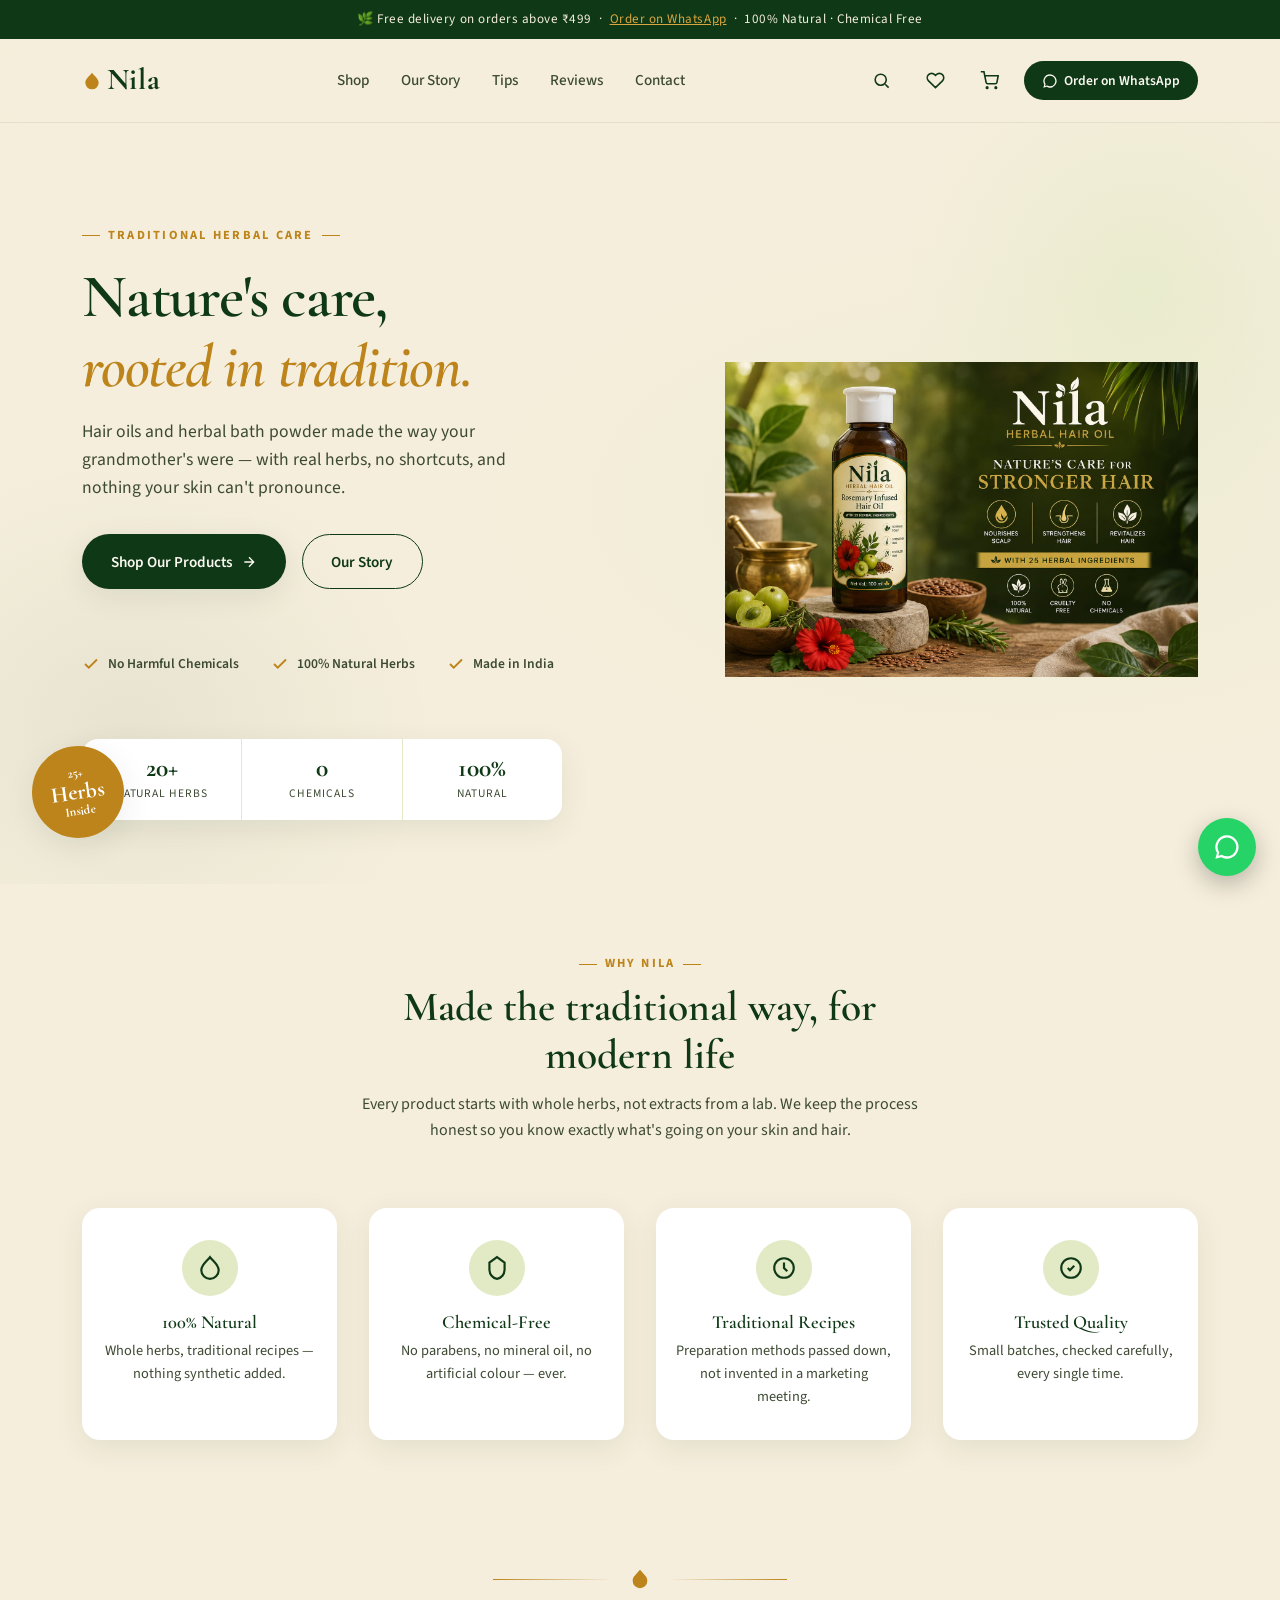
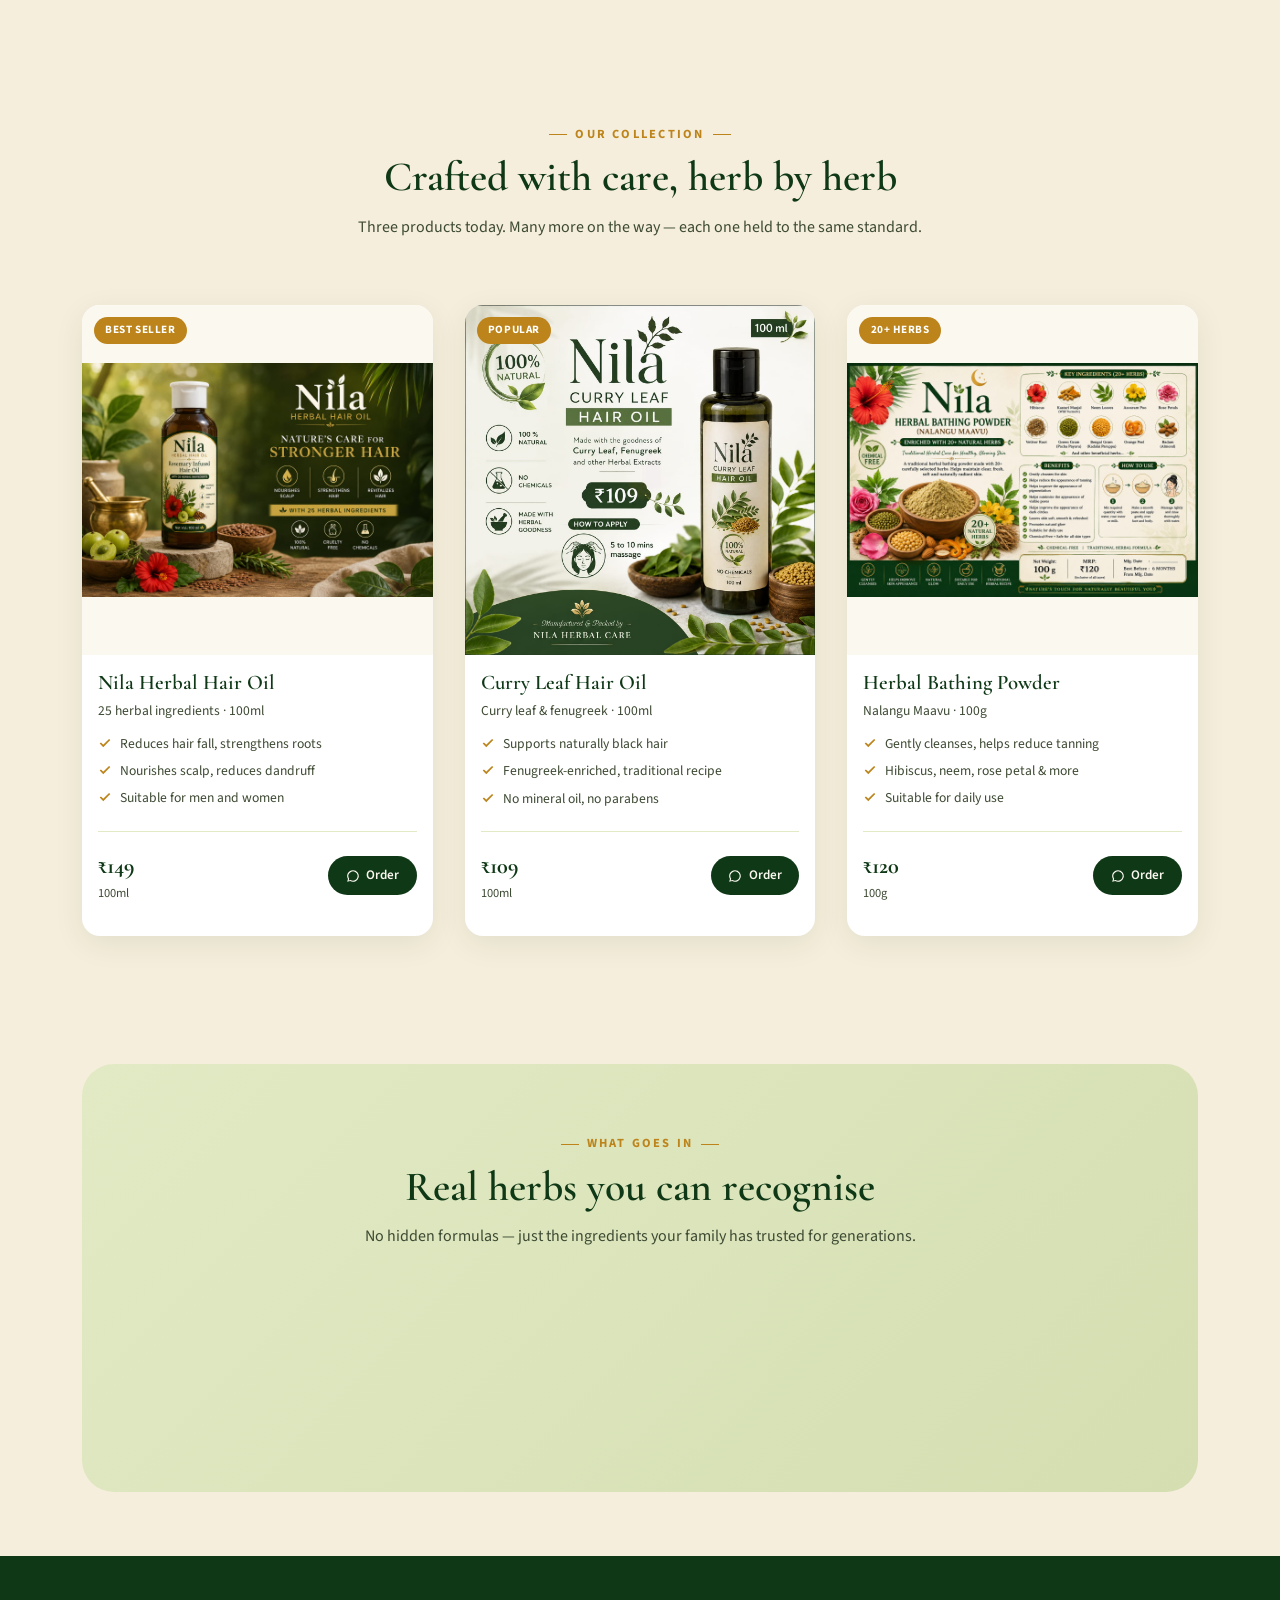
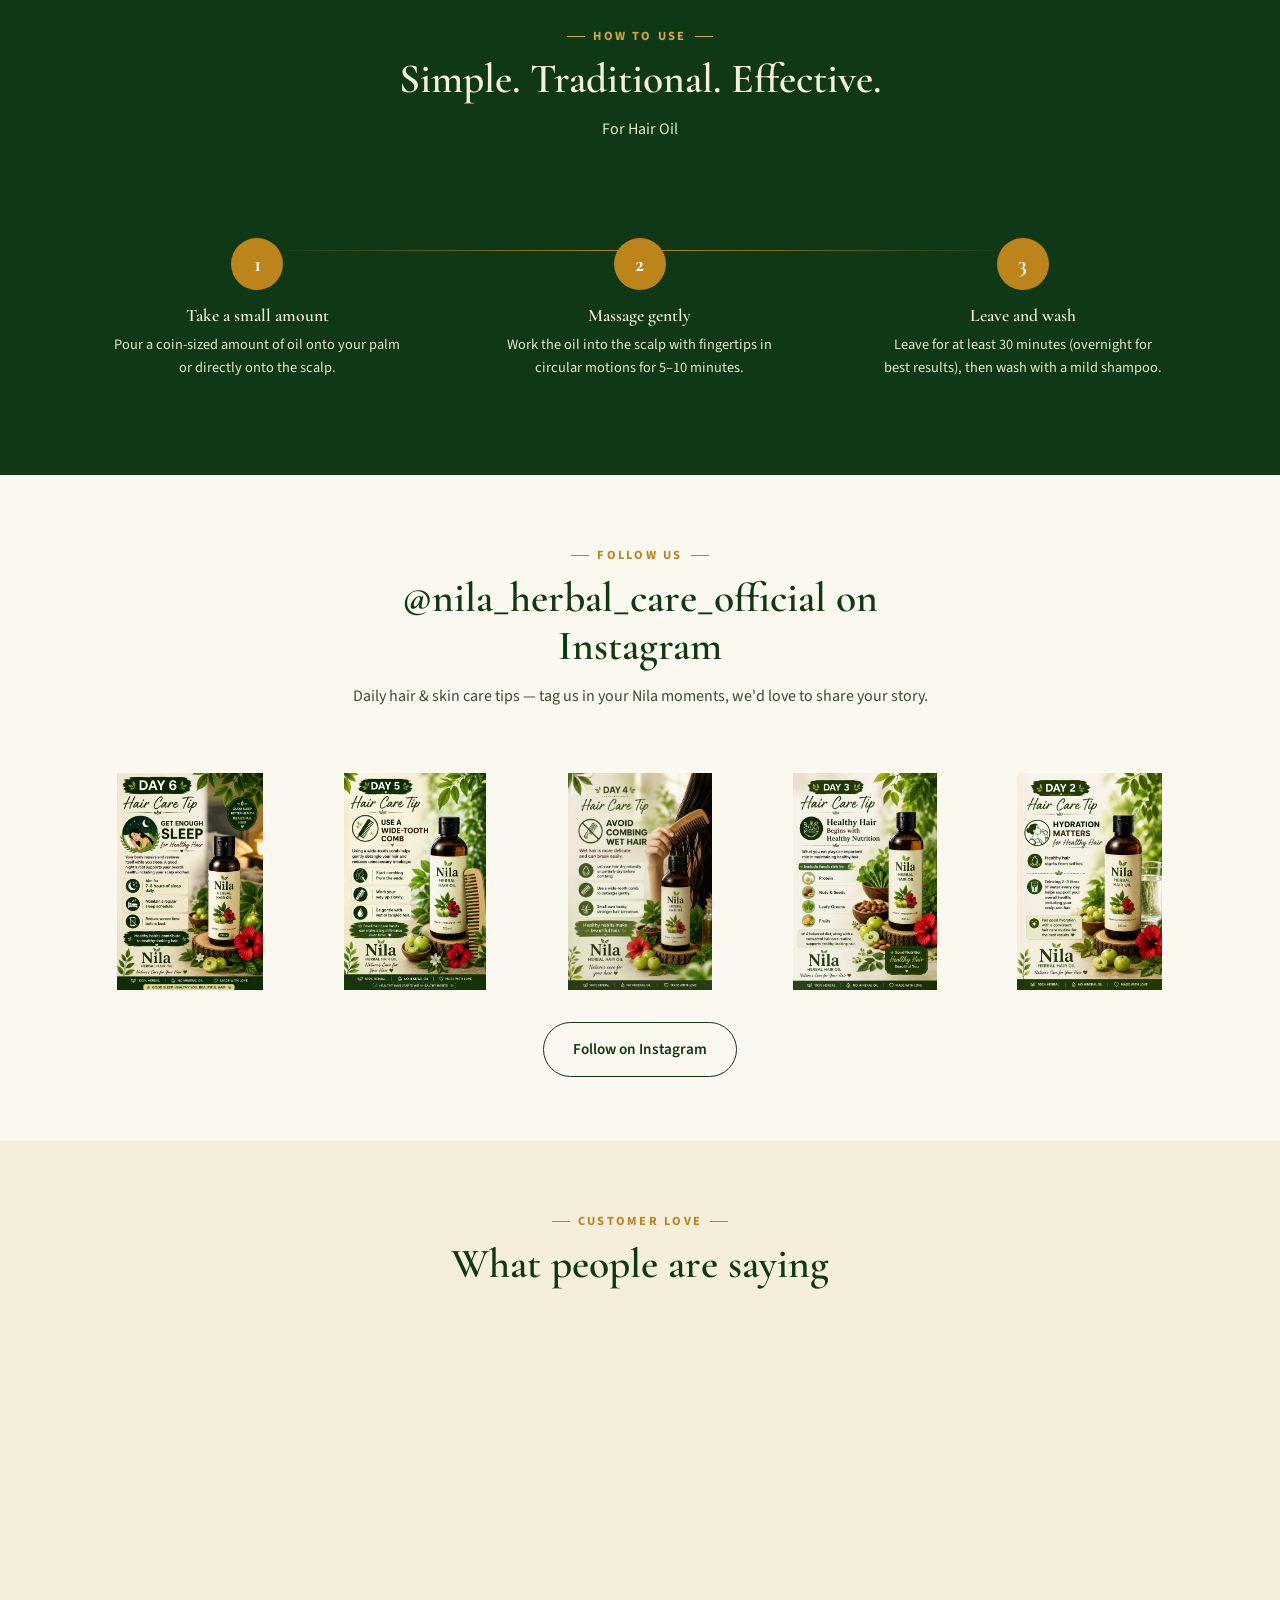
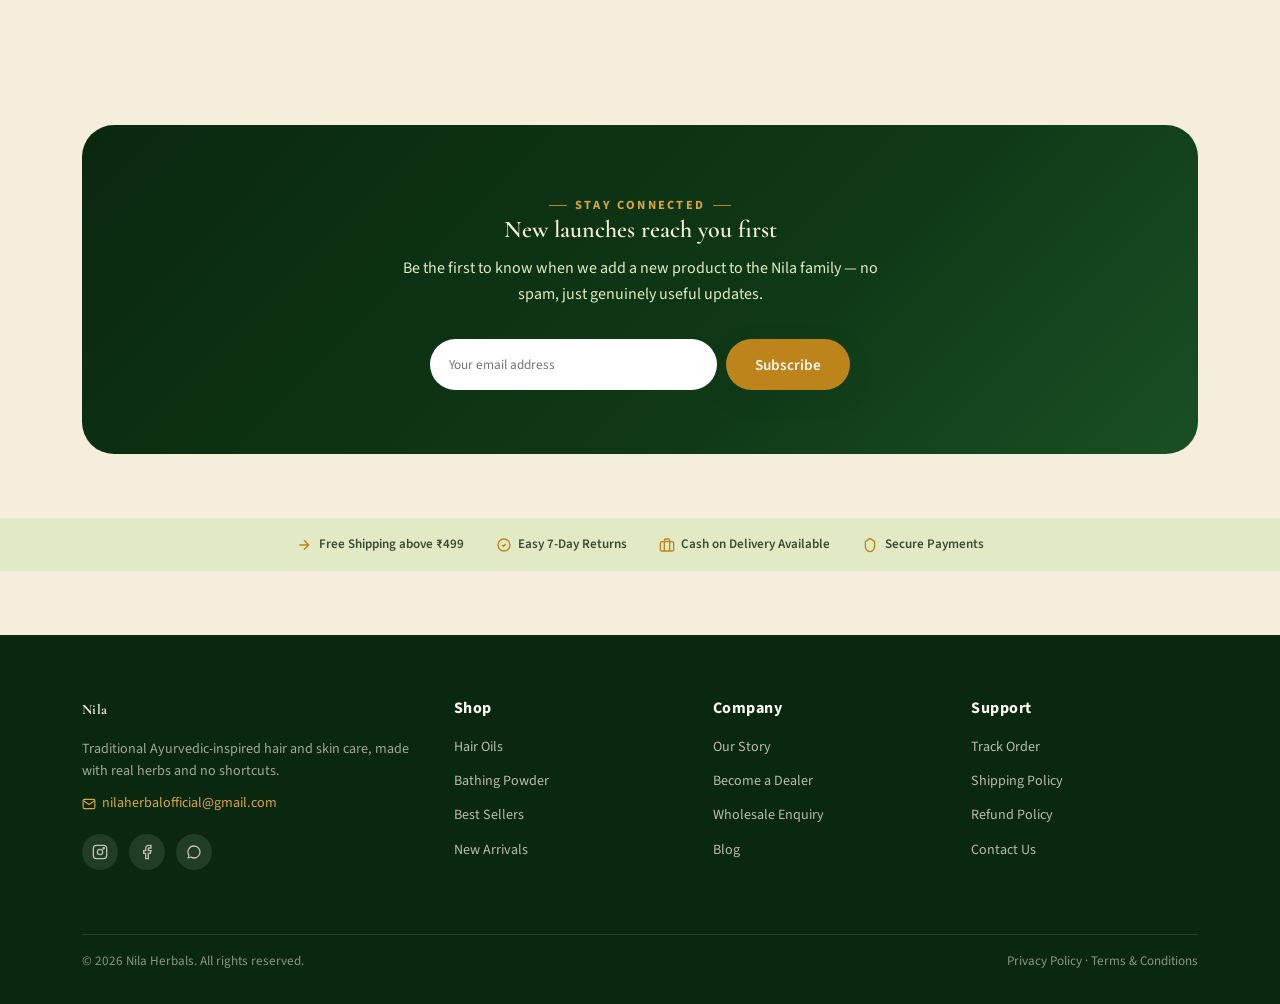
==== commit 583645c5: "Replace placeholder Instagram strip with live feed pulling real tips from tips-data.json" ====
--- a/index.html
+++ b/index.html
@@ -289,9 +289,22 @@
   </div>
 </section>
 
-<!-- Instagram strip removed for now — was showing duplicated placeholder product
-     images, not real posts. Add back once you have actual Instagram post
-     screenshots to feature. See note in chat. -->
+<!-- ============ RECENT TIPS / INSTAGRAM STRIP — pulls live from tips-data.json ============ -->
+<section class="instagram-strip">
+  <div class="container">
+    <div class="section-head">
+      <span class="eyebrow">Follow Us</span>
+      <h2><span data-nila="insta-text">@nila_herbal_care_official</span> on Instagram</h2>
+      <p>Daily hair & skin care tips — tag us in your Nila moments, we'd love to share your story.</p>
+    </div>
+    <div class="insta-grid" id="insta-grid">
+      <!-- Cards injected by JS below, sourced from tips-data.json -->
+    </div>
+    <div style="text-align:center; margin-top: var(--space-md);">
+      <a href="#" data-nila="instagram" class="btn btn-outline" target="_blank" rel="noopener">Follow on Instagram</a>
+    </div>
+  </div>
+</section>
 
 <!-- ============ TESTIMONIALS ============ -->
 <section id="reviews">
@@ -427,5 +440,23 @@
 
 <script src="assets/js/config.js"></script>
 <script src="assets/js/main.js"></script>
+<script>
+  // Populate homepage "Follow Us" strip with real tip images — single source
+  // of truth is tips-data.json, same file used on tips.html. Shows the 5
+  // most recent tips so this section is never fake/duplicated content.
+  fetch('tips-data.json')
+    .then(res => res.json())
+    .then(tips => {
+      const grid = document.getElementById('insta-grid');
+      if (!grid) return;
+      const recent = tips.slice(0, 5);
+      grid.innerHTML = recent.map(tip => `
+        <a href="tips.html" class="insta-thumb" title="${tip.day}: ${tip.heading}">
+          <img src="${tip.image}" alt="${tip.heading}" loading="lazy">
+        </a>
+      `).join('');
+    })
+    .catch(err => console.error('Could not load tips for homepage strip:', err));
+</script>
 </body>
 </html>
--- a/assets/css/style.css
+++ b/assets/css/style.css
@@ -722,19 +722,17 @@
 }
 .insta-thumb {
   aspect-ratio: 1;
-  background: var(--sage);
+  background: var(--cream-soft);
   border-radius: 12px;
   display: flex;
   align-items: center;
   justify-content: center;
-  font-size: 2rem;
-  color: var(--forest);
   overflow: hidden;
   cursor: pointer;
-  transition: opacity 0.2s;
-}
-.insta-thumb:hover { opacity: 0.8; }
-.insta-thumb img { width: 100%; height: 100%; object-fit: cover; border-radius: 12px; }
+  transition: opacity 0.2s, transform 0.2s;
+}
+.insta-thumb:hover { opacity: 0.85; transform: translateY(-3px); }
+.insta-thumb img { width: 100%; height: 100%; object-fit: contain; border-radius: 12px; }
 
 /* Sticky add to cart bar (future use, hidden now) */
 .sticky-bar {
